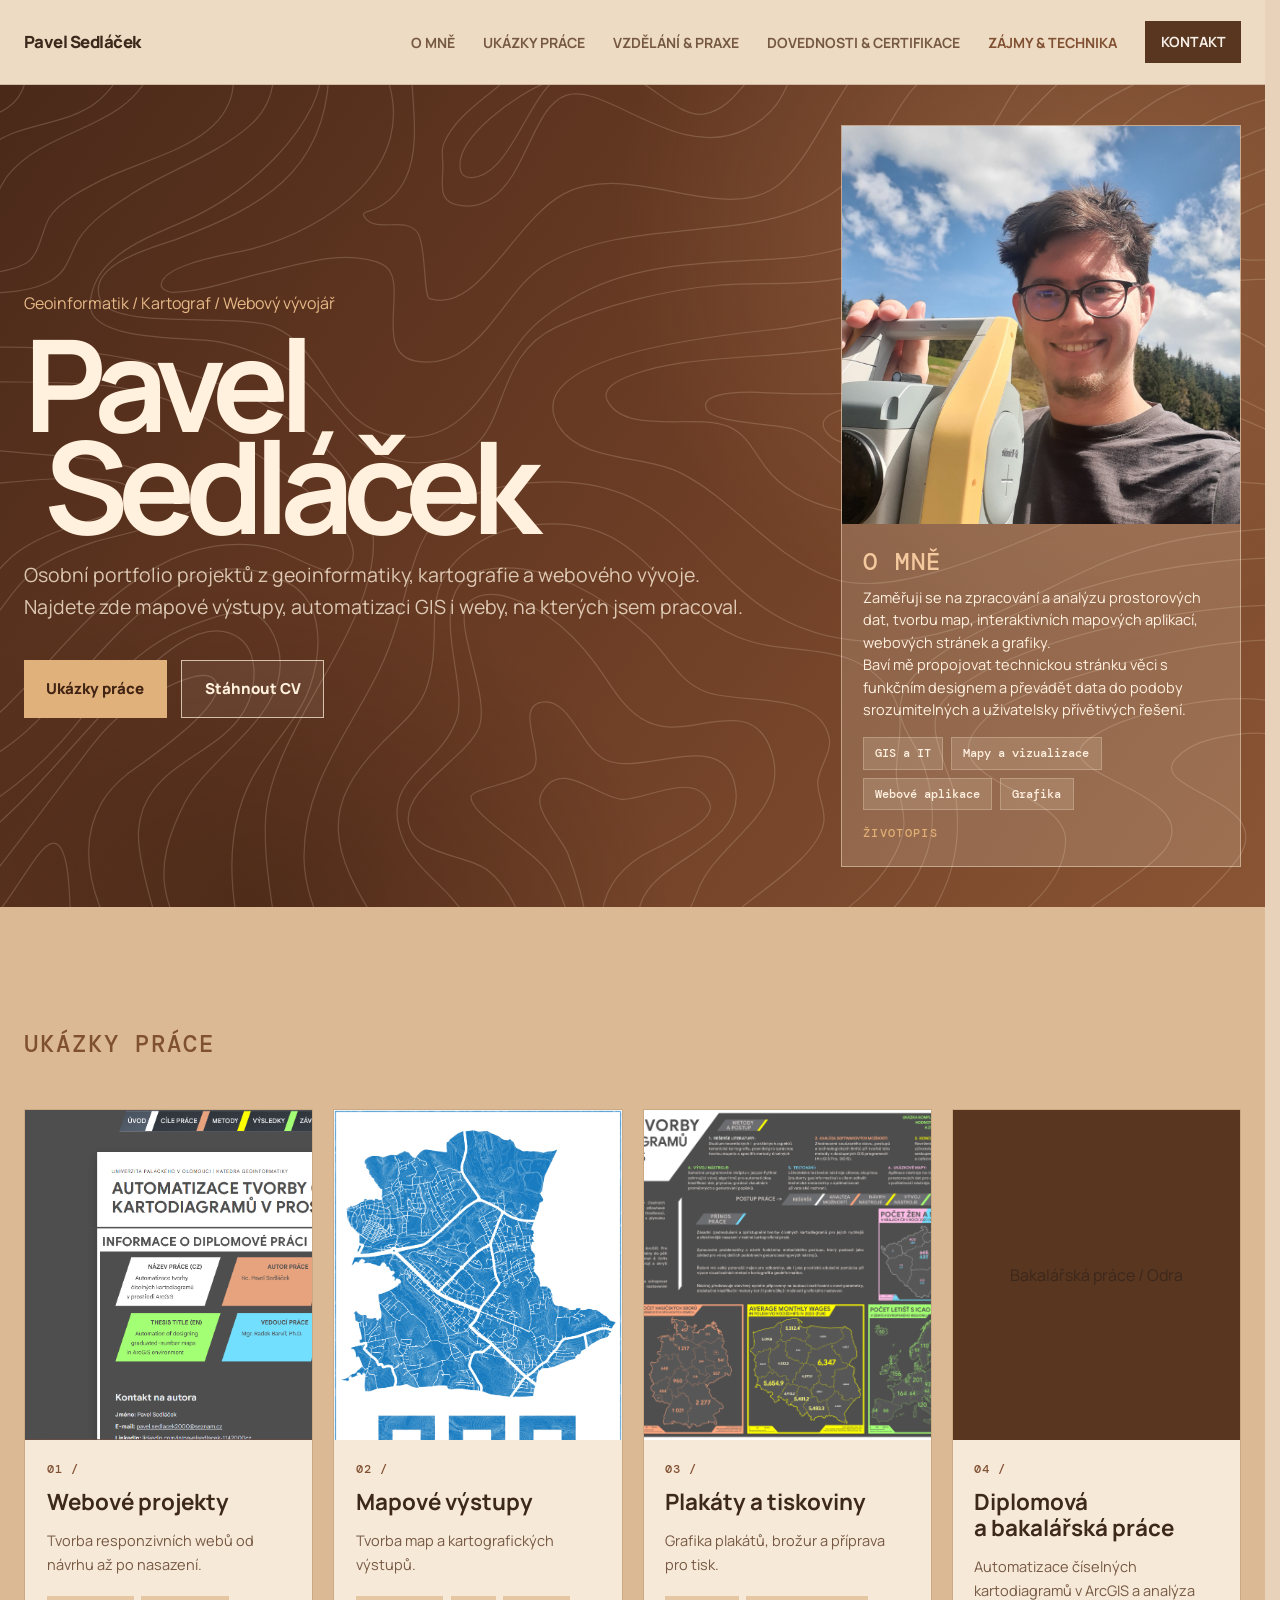
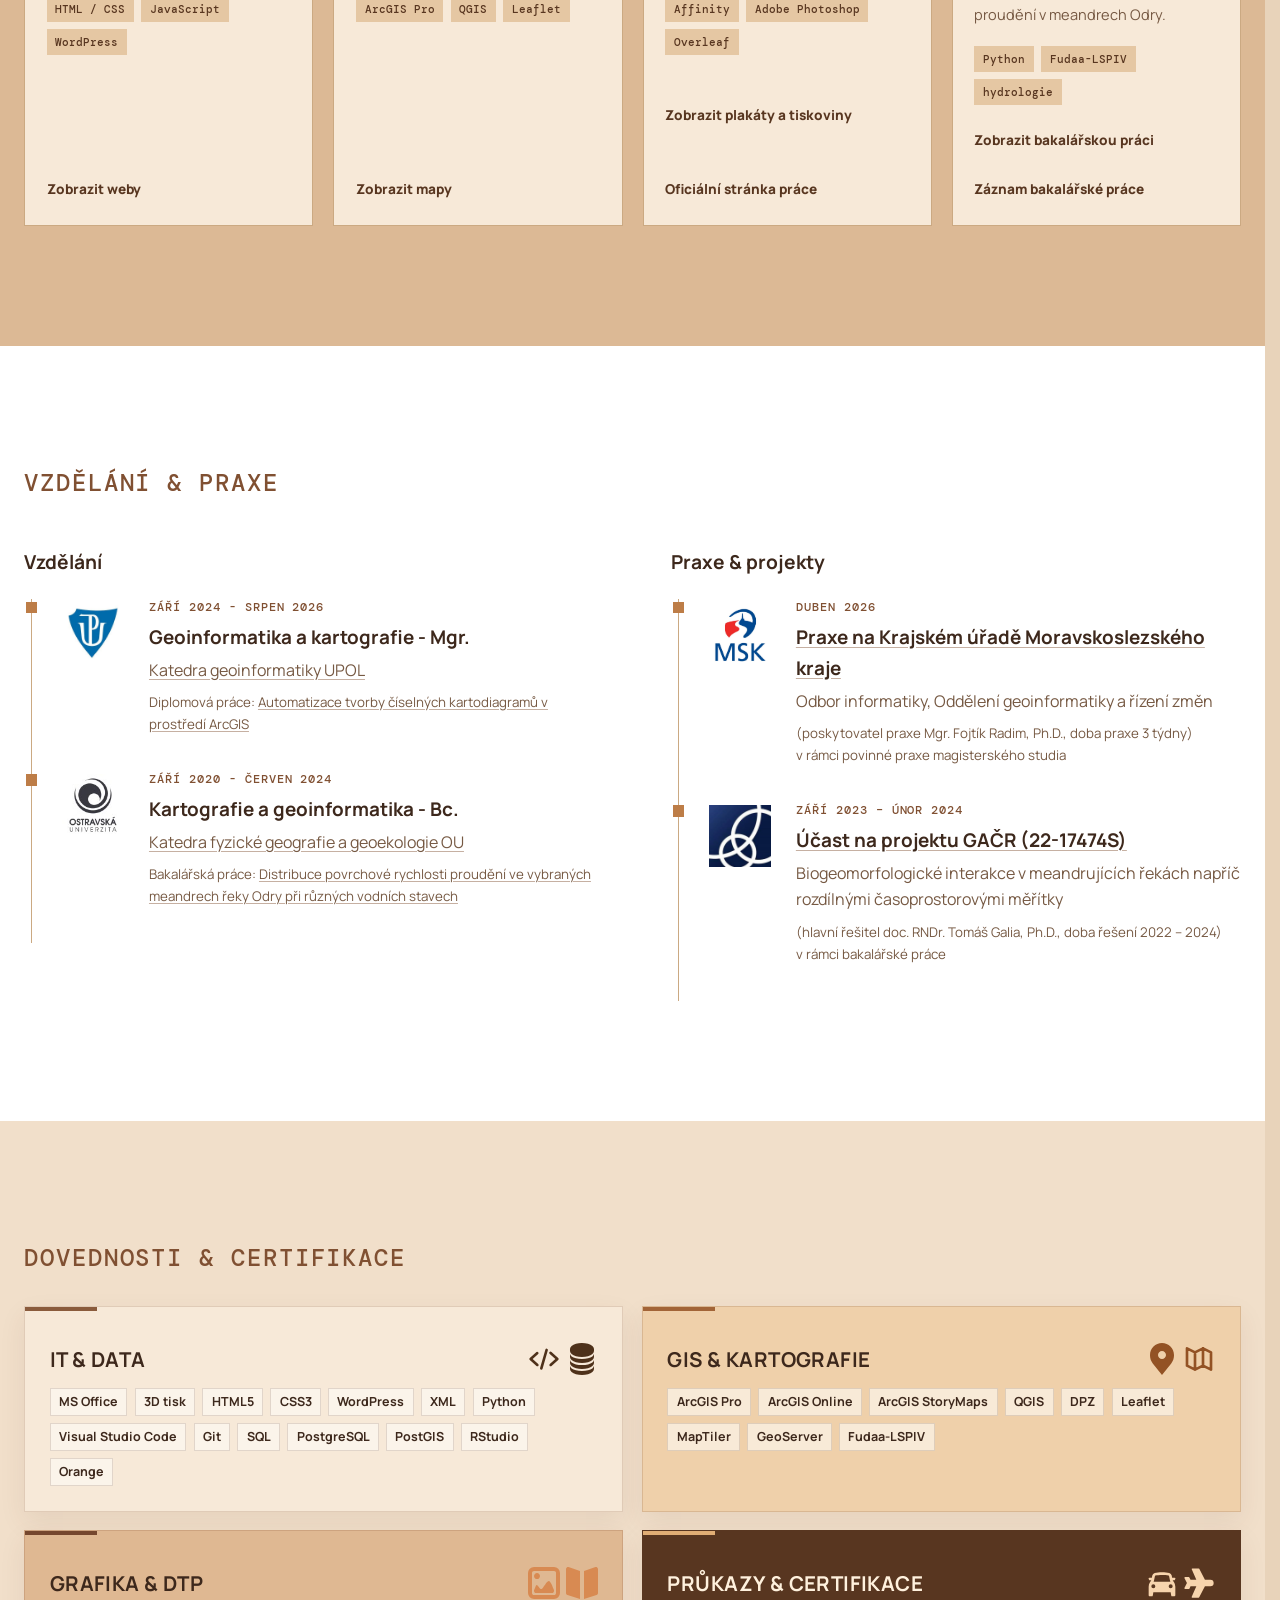
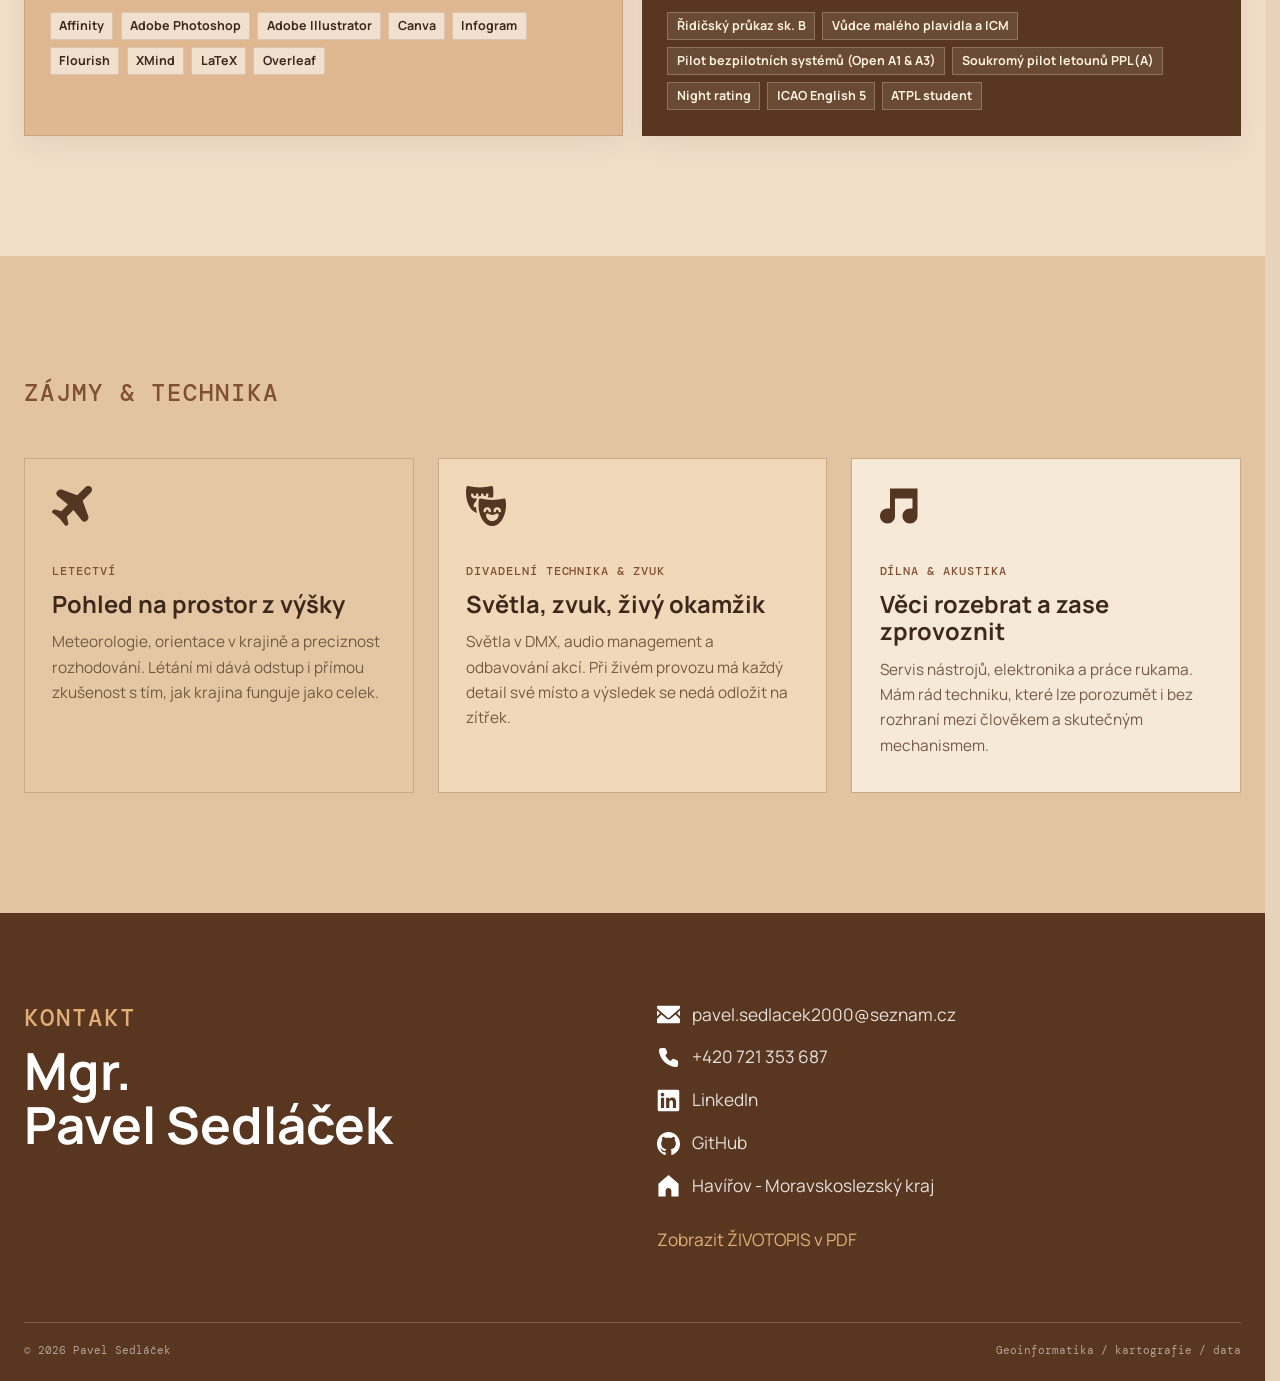
==== index.html @ 04e77d49 "Organize portfolio paths and pages" ====
<!DOCTYPE html>
<html lang="cs">
  <head>
    <meta charset="UTF-8" />
    <meta name="viewport" content="width=device-width, initial-scale=1.0" />
    <meta name="description" content="Pavel Sedláček: geoinformatik, kartograf a vývojář prostorových řešení." />
    <title>Pavel Sedláček | Geoinformatik &amp; kartograf</title>
    <link rel="preconnect" href="https://fonts.googleapis.com" />
    <link rel="preconnect" href="https://fonts.gstatic.com" crossorigin />
    <link href="https://fonts.googleapis.com/css2?family=DM+Mono:wght@400;500&family=Manrope:wght@400;500;600;700;800&display=swap" rel="stylesheet" />
    <link rel="stylesheet" href="styles.css" />
  </head>
  <body>
    <header class="site-header">
      <div class="container nav-wrap">
        <a href="#top" class="brand" aria-label="Pavel Sedláček - domů">Pavel Sedláček</a>
        <button class="nav-toggle" type="button" aria-label="Otevřít navigaci" aria-expanded="false">
          <span></span><span></span><span></span>
        </button>
        <nav class="main-nav" aria-label="Hlavní navigace">
          <ul>
            <li><a href="#top">O MNĚ</a></li>
            <li><a href="#projects">UKÁZKY PRÁCE</a></li>
            <li><a href="#experience">VZDĚLÁNÍ & PRAXE</a></li>            
            <li><a href="#skills">DOVEDNOSTI & CERTIFIKACE</a></li>
            <li><a href="#interests">ZÁJMY & TECHNIKA</a></li>
          </ul>
          <a class="nav-contact" href="#contact">KONTAKT</a>
        </nav>
      </div>
    </header>

    <main id="top">
      <section class="hero">
        <svg class="hero-contour" viewBox="0 0 3840 2160" aria-hidden="true" preserveAspectRatio="xMidYMid meet">
<path fill="none" stroke-width="30" stroke-linecap="round" stroke-linejoin="round" stroke="rgb(74.21875%, 74.21875%, 74.21875%)" stroke-opacity="1" stroke-miterlimit="10" d="M -377.929688 17302.304688 C 113.75 16773.515625 405.546875 16075 1054.0625 15708.90625 C 2106.992188 15114.296875 3535.703125 15298.90625 4698.476562 15240.390625 C 7388.085938 15104.804688 11394.609375 14144.804688 12653.398438 11438.789062 C 13731.601562 9120.976562 10371.40625 6173.125 10225.898438 3752.460938 C 10170 2823.554688 10327.382812 2029.609375 10447.8125 1123.242188 C 10494.21875 774.453125 10500 319.609375 10621.289062 -14.335938 C 10757.382812 -389.296875 11283.28125 -545.078125 11633.28125 -573.085938 C 11759.492188 -583.164062 11888.90625 -579.375 12015.507812 -581.171875 C 12074.21875 -582.03125 12203.398438 -640.703125 12191.601562 -583.164062 C 11959.492188 555.898438 11193.398438 1499.140625 11164.609375 2704.023438 C 11120.507812 4549.492188 12266.484375 5807.890625 13017.1875 7369.296875 C 14116.992188 9657.03125 13326.601562 11662.5 16778.984375 11937.617188 C 20977.109375 12272.109375 20795.898438 8580.3125 24485 8096.367188 C 26781.484375 7795.117188 28537.304688 8991.09375 30546.71875 9898.945312 C 31370.195312 10271.09375 32278.085938 10505.78125 33168.515625 10642.890625 C 34254.414062 10810.117188 35354.296875 10870.3125 36452.1875 10857.382812 C 36994.492188 10851.015625 38071.289062 10551.992188 38526.71875 10596.484375 C 38830.898438 10626.289062 39137.1875 11308.203125 39154.414062 11572.5 C 39155.78125 11593.515625 39022.695312 11619.101562 39000.390625 11621.601562 C 38550.898438 11672.109375 38091.40625 11608.085938 37641.796875 11584.804688 C 37606.914062 11583.007812 37571.992188 11581.210938 37536.992188 11580 C 36856.796875 11557.890625 36174.6875 11728.59375 35502.890625 11817.617188 C 34286.914062 11978.789062 32933.710938 12061.914062 31744.21875 11713.007812 C 29840.78125 11154.6875 26016.09375 8910.429688 24080.117188 9598.828125 C 22631.289062 10113.90625 21740.117188 11482.1875 20402.890625 12167.382812 C 19514.882812 12622.304688 17947.304688 12434.296875 17403.203125 13317.382812 C 16211.914062 15250.898438 22548.203125 15647.890625 23013.789062 15730.117188 C 25552.890625 16178.398438 26597.617188 16370.507812 28297.5 18387.304688 C 28891.40625 19091.992188 29295.703125 19925.585938 29917.695312 20619.609375 C 30433.515625 21195.117188 31121.210938 21511.484375 31805 21841.289062 C 32122.5 21994.492188 32448.085938 22118.085938 32772.304688 22254.882812 C 32788.398438 22261.71875 32914.609375 22318.710938 32908.28125 22333.90625 C 32862.890625 22445 32406.71875 22497.8125 32348.085938 22507.382812 C 30400.585938 22823.984375 29622.695312 21730.78125 28382.1875 20434.882812 C 27415.390625 19425.117188 26663.085938 17996.992188 25397.8125 17310.898438 C 24166.015625 16642.890625 22661.015625 16881.796875 21326.992188 16771.40625 C 20031.914062 16664.21875 18528.398438 16296.992188 17339.882812 15747.695312 C 15607.890625 14947.109375 16338.007812 12797.1875 14563.28125 12481.796875 C 12568.203125 12127.1875 12329.296875 13411.71875 11131.09375 14458.710938 C 10799.101562 14748.90625 10395 14949.296875 9988.359375 15111.992188 C 9647.382812 15248.398438 9294.609375 15363.789062 8928.671875 15411.484375 C 8301.757812 15493.203125 5907.929688 15405 5930.351562 16289.101562 C 5963.632812 17599.414062 7615.898438 18020.585938 8554.648438 18488.515625 C 9260.078125 18840 9902.148438 19318.203125 10448.710938 19885.703125 C 11092.109375 20553.90625 11889.609375 21673.007812 11499.21875 22651.09375 C 11494.882812 22661.71875 11439.414062 22871.992188 11367.1875 22874.492188 C 9879.6875 22926.09375 10960.117188 21681.289062 9849.335938 20692.1875 C 9008.28125 19943.28125 7857.890625 19594.21875 6915.117188 18987.382812 C 6479.609375 18707.109375 5943.75 18361.09375 5658.007812 17912.890625 C 5434.6875 17562.617188 5404.296875 17176.015625 5032.890625 16926.40625 C 4038.007812 16257.695312 946.914062 16604.609375 125.195312 17460.117188 C -100.195312 17694.804688 -222.578125 17973.90625 -335.351562 18274.414062 " transform="matrix(0.1, 0, 0, -0.1, 0, 2160)" class="svg-elem-1"></path>
<path fill="none" stroke-width="30" stroke-linecap="round" stroke-linejoin="round" stroke="rgb(74.21875%, 74.21875%, 74.21875%)" stroke-opacity="1" stroke-miterlimit="10" d="M 9424.765625 22063.59375 C 9646.992188 20267.695312 7418.046875 19962.890625 6197.03125 19340.585938 C 5795.703125 19136.015625 5178.554688 18830.585938 4931.757812 18430.78125 C 4736.367188 18114.414062 4703.90625 17500.585938 4345.820312 17303.007812 C 3432.773438 16798.984375 267.65625 16933.984375 -263.515625 18029.414062 C -822.34375 19181.914062 1467.929688 17854.414062 1538.632812 17833.085938 C 1891.210938 17727.1875 2324.882812 17667.617188 2680.234375 17761.40625 C 3375.15625 17944.804688 3533.867188 19013.984375 3927.578125 19482.304688 C 4956.601562 20706.09375 6914.492188 20532.304688 7501.71875 22226.796875 " transform="matrix(0.1, 0, 0, -0.1, 0, 2160)" class="svg-elem-2"></path>
<path fill="none" stroke-width="30" stroke-linecap="round" stroke-linejoin="round" stroke="rgb(74.21875%, 74.21875%, 74.21875%)" stroke-opacity="1" stroke-miterlimit="10" d="M 7044.101562 22553.789062 C 6758.125 22074.101562 6523.867188 21597.1875 6073.398438 21245 C 5292.265625 20634.21875 4107.265625 20779.882812 3350.742188 20079.414062 C 2893.710938 19656.289062 2875.585938 18816.992188 2210.976562 18594.609375 C 2130.664062 18567.695312 88.515625 18850.703125 -72.5 19044.414062 C -176.328125 19169.414062 -187.03125 19276.015625 -188.085938 19438.203125 C -195.46875 20554.6875 1348.515625 19598.59375 1900.859375 19559.609375 C 1972.5 19554.492188 2050.703125 19534.296875 2116.289062 19563.59375 C 2631.875 19793.59375 2550.3125 20514.296875 3088.789062 20738.59375 C 3630.625 20964.414062 4135.3125 21078.789062 4324.6875 21698.710938 C 4332.617188 21724.804688 4219.492188 22728.984375 4201.679688 22756.601562 " transform="matrix(0.1, 0, 0, -0.1, 0, 2160)" class="svg-elem-3"></path>
<path fill="none" stroke-width="30" stroke-linecap="round" stroke-linejoin="round" stroke="rgb(74.21875%, 74.21875%, 74.21875%)" stroke-opacity="1" stroke-miterlimit="10" d="M 3902.539062 22275.3125 C 3713.359375 21820 3486.523438 21201.09375 3349.609375 21096.210938 C 2992.5 20822.695312 2570.15625 20884.882812 2186.132812 20705.390625 C 1835.625 20541.484375 1661.015625 20191.40625 1283.007812 20089.609375 C 1049.53125 20026.71875 776.601562 20151.289062 553.828125 20207.617188 C 52.617188 20334.21875 -488.789062 20352.109375 -464.023438 21048.710938 C -460.585938 21145.390625 -447.382812 21423.59375 -317.8125 21430.390625 C 182.929688 21456.796875 559.257812 20970.585938 1065.117188 21108.398438 C 1320.15625 21177.890625 1489.21875 21421.796875 1731.914062 21490.78125 C 2020.429688 21572.8125 2291.171875 21534.6875 2556.757812 21700.78125 " transform="matrix(0.1, 0, 0, -0.1, 0, 2160)" class="svg-elem-4"></path>
<path fill="none" stroke-width="30" stroke-linecap="round" stroke-linejoin="round" stroke="rgb(74.21875%, 74.21875%, 74.21875%)" stroke-opacity="1" stroke-miterlimit="10" d="M 11770.390625 21888.59375 C 11653.398438 19503.59375 10062.8125 18660.507812 8066.5625 17907.8125 C 7555.234375 17715 5782.1875 17300.507812 6184.726562 16395.78125 C 6508.359375 15668.398438 9578.554688 16107.617188 10426.40625 15754.296875 C 11838.90625 15165.703125 11781.015625 12963.085938 13871.484375 13051.914062 C 15247.8125 13110.390625 15803.007812 14606.210938 16561.210938 15529.6875 C 16891.484375 15931.914062 17366.289062 16244.101562 17813.007812 16497.8125 C 19446.71875 17425.703125 21349.6875 17290.390625 23149.6875 17445.78125 C 23793.59375 17501.40625 24440.117188 17697.617188 25056.796875 17881.601562 C 25418.984375 17989.609375 25818.007812 18098.007812 26125.507812 18328.710938 C 26872.1875 18888.789062 27387.304688 19722.890625 27907.695312 20480.585938 C 28274.804688 21015 28535.585938 21636.796875 28992.109375 22103.28125 C 29029.101562 22141.09375 29389.804688 22383.085938 29383.398438 22482.890625 C 29354.6875 22929.882812 27348.710938 22412.382812 27052.1875 22288.28125 C 25601.09375 21681.09375 25548.28125 20285.117188 24465.703125 19309.882812 C 22565.117188 17597.890625 19356.992188 18613.085938 17069.492188 17269.21875 C 15988.59375 16634.101562 15508.007812 14684.21875 13940.78125 14908.90625 C 12760.585938 15078.28125 13829.609375 16949.296875 13071.09375 17288.398438 C 12203.085938 17676.40625 11053.710938 17283.007812 10184.414062 17081.015625 C 9452.03125 16910.78125 8710.898438 16619.21875 7953.242188 16597.617188 C 7838.320312 16594.296875 7636.054688 16678.59375 7671.835938 16818.515625 C 7801.445312 17324.882812 9458.59375 17545.898438 9891.015625 17661.289062 C 11711.796875 18147.382812 14013.90625 19663.984375 13177.109375 21914.882812 " transform="matrix(0.1, 0, 0, -0.1, 0, 2160)" class="svg-elem-5"></path>
<path fill="none" stroke-width="30" stroke-linecap="round" stroke-linejoin="round" stroke="rgb(74.21875%, 74.21875%, 74.21875%)" stroke-opacity="1" stroke-miterlimit="10" d="M 13800.898438 21853.59375 C 13833.710938 21076.289062 14001.015625 20106.992188 13643.90625 19371.992188 C 13475.507812 19025.3125 13231.914062 18789.609375 12887.890625 18631.914062 C 12795.3125 18589.492188 12579.414062 18570.117188 12623.710938 18478.515625 C 12853.28125 18004.414062 13678.007812 18494.492188 13951.992188 18045.117188 C 14162.109375 17700.390625 14081.40625 16490.117188 14237.695312 16442.695312 C 15455 16073.085938 16324.414062 18386.601562 17534.492188 19015.585938 C 19231.71875 19897.890625 21641.484375 18049.21875 22938.085938 19370.507812 C 23456.601562 19898.984375 23833.203125 20668.398438 24222.695312 21286.289062 C 24463.515625 21668.398438 25060.703125 22619.492188 25047.1875 22640.507812 C 24946.914062 22796.210938 24566.289062 22794.296875 24408.789062 22791.40625 C 22648.59375 22759.414062 23544.882812 21361.484375 21975.117188 20587.617188 C 20305.78125 19764.609375 18546.210938 21750.78125 17578.28125 21418.710938 C 16766.601562 21140.117188 16632.382812 19492.109375 15744.414062 18888.90625 C 15533.398438 18745.585938 15280 18688.398438 15025.898438 18720 C 14418.085938 18795.507812 14556.601562 19198.28125 14564.296875 19683.007812 C 14566.992188 19852.695312 14514.101562 20056.210938 14576.914062 20220 C 14903.90625 21073.789062 16066.40625 21588.085938 16593.90625 22288.28125 " transform="matrix(0.1, 0, 0, -0.1, 0, 2160)" class="svg-elem-6"></path>
<path fill="none" stroke-width="30" stroke-linecap="round" stroke-linejoin="round" stroke="rgb(74.21875%, 74.21875%, 74.21875%)" stroke-opacity="1" stroke-miterlimit="10" d="M 17056.914062 21713.515625 C 16463.28125 21491.015625 14784.6875 20369.882812 15001.484375 19567.109375 C 15029.101562 19465.117188 15139.21875 19406.09375 15238.203125 19407.617188 C 16268.515625 19422.890625 16655.898438 21605.507812 17584.6875 21994.609375 C 19172.382812 22659.804688 20079.609375 20787.695312 20981.992188 20966.40625 C 21758.203125 21120.195312 21977.890625 22002.890625 22689.101562 22291.015625 " transform="matrix(0.1, 0, 0, -0.1, 0, 2160)" class="svg-elem-7"></path>
<path fill="none" stroke-width="30" stroke-linecap="round" stroke-linejoin="round" stroke="rgb(74.21875%, 74.21875%, 74.21875%)" stroke-opacity="1" stroke-miterlimit="10" d="M 34001.484375 21888.59375 C 30878.984375 21763.203125 29824.296875 18486.601562 27768.28125 16671.601562 C 25716.914062 14860.703125 22915.390625 15214.609375 20414.414062 14869.882812 C 20085.3125 14824.492188 18316.71875 14514.414062 18583.984375 13959.414062 C 19005.3125 13084.804688 20756.015625 13633.984375 21531.210938 13322.382812 C 21993.984375 13136.289062 22172.617188 12708.710938 22455.585938 12327.1875 C 22893.085938 11737.617188 23545.585938 11434.6875 24246.289062 11277.304688 C 26791.015625 10705.585938 28196.914062 12063.710938 30208.203125 13273.710938 C 30644.609375 13536.289062 31147.890625 13852.382812 31664.414062 13927.1875 C 33618.710938 14210.3125 35213.203125 12712.8125 37054.414062 12372.695312 C 37360.117188 12316.289062 38705.507812 12286.015625 38733.398438 12363.007812 C 38778.007812 12486.484375 38956.40625 13414.414062 38886.601562 13489.6875 C 38751.992188 13635.117188 38306.914062 13449.882812 38148.007812 13403.085938 C 37218.984375 13129.296875 36070.3125 13111.289062 35165.898438 13480.898438 C 33901.289062 13997.695312 32568.085938 15010.898438 31128.085938 14828.203125 C 28895.585938 14544.804688 27446.71875 12226.71875 25107.5 12227.5 C 24005.507812 12227.890625 24014.101562 12941.992188 23179.609375 13239.609375 C 22774.492188 13383.984375 21164.6875 13382.8125 21013.398438 13734.6875 C 20786.015625 14263.515625 22456.601562 14141.914062 22553.90625 14137.382812 C 24264.296875 14058.59375 26238.398438 14118.085938 27807.617188 14887.5 C 29193.515625 15567.109375 29515.195312 17034.609375 30422.695312 18157.1875 C 32328.90625 20515.117188 33673.710938 21385.585938 36838.984375 21675.3125 " transform="matrix(0.1, 0, 0, -0.1, 0, 2160)" class="svg-elem-8"></path>
<path fill="none" stroke-width="30" stroke-linecap="round" stroke-linejoin="round" stroke="rgb(74.21875%, 74.21875%, 74.21875%)" stroke-opacity="1" stroke-miterlimit="10" d="M 38898.90625 20894.492188 L 38902.8125 21853.59375 C 36405.898438 21151.09375 33432.304688 20623.28125 31509.296875 18707.695312 C 30559.804688 17761.796875 30014.414062 16025.390625 29140 15333.984375 C 27878.28125 14336.210938 26434.609375 14218.59375 24923.59375 13859.296875 C 24694.804688 13804.882812 23576.289062 13674.804688 23944.804688 13179.609375 C 24364.492188 12615.507812 25410.3125 13046.601562 25884.101562 13272.8125 C 27703.984375 14141.71875 29479.609375 14928.59375 31426.484375 15472.890625 C 32318.398438 15722.304688 33113.203125 15948.59375 34012.109375 15629.492188 C 34578.789062 15428.398438 35338.515625 14834.492188 35822.304688 14499.6875 C 36756.210938 13853.59375 37870.585938 14423.90625 38872.695312 14577.8125 L 38877.304688 15681.484375 C 37912.617188 15399.609375 36716.914062 15083.398438 36168.515625 15323.398438 C 35524.101562 15605.507812 36387.617188 16791.210938 34703.007812 16915.195312 C 34058.984375 16962.695312 31800.117188 16524.6875 31658.203125 17331.914062 C 31492.695312 18273.007812 32607.1875 18785.195312 33308.90625 19062.1875 C 35108.28125 19772.5 36973.90625 20577.382812 38898.90625 20894.492188 Z M 38898.90625 20894.492188 " transform="matrix(0.1, 0, 0, -0.1, 0, 2160)" class="svg-elem-9"></path>
<path fill="none" stroke-width="30" stroke-linecap="round" stroke-linejoin="round" stroke="rgb(74.21875%, 74.21875%, 74.21875%)" stroke-opacity="1" stroke-miterlimit="10" d="M 38692.8125 19858.007812 C 38245.585938 19760.898438 33170 18691.09375 33489.492188 17877.890625 C 33859.296875 16936.40625 35537.617188 17664.492188 36216.992188 17462.8125 C 37293.59375 17143.203125 36202.382812 15839.414062 37327.695312 15847.617188 C 37613.90625 15849.609375 37902.5 15913.085938 38179.414062 15978.28125 C 38402.695312 16030.898438 38894.882812 16066.484375 39061.796875 16269.21875 C 39996.289062 17404.609375 37671.71875 16654.492188 37583.90625 16743.398438 C 37304.296875 17026.40625 37937.890625 17568.59375 37885 17898.710938 C 37817.695312 18318.398438 37303.398438 18248.710938 37018.28125 18374.296875 C 37000.703125 18382.109375 36995.703125 18403.90625 37000.195312 18423.28125 C 37115 18919.804688 37630.390625 19032.695312 38071.71875 19105.898438 C 38389.296875 19158.59375 38532.5 19145.3125 38838.28125 19195.195312 " transform="matrix(0.1, 0, 0, -0.1, 0, 2160)" class="svg-elem-10"></path>
<path fill="none" stroke-width="30" stroke-linecap="round" stroke-linejoin="round" stroke="rgb(74.21875%, 74.21875%, 74.21875%)" stroke-opacity="1" stroke-miterlimit="10" d="M 38692.8125 9810.273438 C 35347.5 10411.992188 31565 10098.90625 28459.609375 8669.804688 C 27727.617188 8332.929688 26126.601562 7564.21875 25846.992188 6830 C 25539.609375 6022.96875 26111.992188 5714.414062 26337.5 5012.148438 C 26583.007812 4247.578125 26643.90625 3432.890625 26339.101562 2677.578125 C 25835.3125 1429.140625 24759.21875 802.226562 23779.804688 -30.820312 C 23755.390625 -51.5625 23279.6875 -409.570312 23282.8125 -416.875 C 23306.015625 -472.148438 23626.484375 -507.695312 23679.882812 -515.46875 C 25059.296875 -715.898438 26325.3125 839.492188 26826.210938 1970.546875 C 27118.59375 2630.703125 27208.710938 3352.109375 27138.28125 4070.039062 C 27068.203125 4784.882812 26240.898438 5941.601562 26807.617188 6585.9375 C 28287.890625 8269.023438 35015.703125 9501.054688 37004.101562 8697.421875 C 37724.414062 8406.328125 38129.21875 7776.210938 38534.21875 7151.875 " transform="matrix(0.1, 0, 0, -0.1, 0, 2160)" class="svg-elem-11"></path>
<path fill="none" stroke-width="30" stroke-linecap="round" stroke-linejoin="round" stroke="rgb(74.21875%, 74.21875%, 74.21875%)" stroke-opacity="1" stroke-miterlimit="10" d="M 26614.492188 -797.65625 C 27198.789062 690.585938 29764.804688 1490.3125 29807.1875 3159.375 C 29841.40625 4505.039062 26056.40625 4633.476562 27961.015625 6259.179688 C 29017.617188 7161.09375 34353.085938 8474.609375 35797.890625 7979.960938 C 36640.117188 7691.679688 37237.109375 7088.515625 37817.382812 6447.226562 C 38275 5941.523438 38708.398438 5373.203125 38634.296875 4663.671875 C 38625.585938 4579.609375 38569.296875 3986.367188 38477.890625 3962.617188 C 38372.1875 3935.15625 37008.007812 5533.789062 36623.984375 5817.695312 C 35328.085938 6775.703125 34008.398438 6790.117188 32487.890625 6461.679688 C 32141.71875 6386.875 31802.5 6285.820312 31464.21875 6181.328125 C 31106.484375 6070.820312 30787.5 5927.539062 30471.210938 5727.539062 C 28981.210938 4785.234375 33237.890625 4436.328125 32270.390625 3005.703125 C 31771.289062 2267.734375 28387.109375 382.148438 28466.015625 -204.296875 C 28527.109375 -658.164062 29117.5 -633.085938 29682.382812 -499.609375 " transform="matrix(0.1, 0, 0, -0.1, 0, 2160)" class="svg-elem-12"></path>
<path fill="none" stroke-width="30" stroke-linecap="round" stroke-linejoin="round" stroke="rgb(74.21875%, 74.21875%, 74.21875%)" stroke-opacity="1" stroke-miterlimit="10" d="M 29682.382812 -499.609375 C 30139.882812 -391.484375 30580.78125 -212.265625 30710 -158.867188 C 31512.109375 172.617188 33515.390625 2031.875 34017.695312 2726.523438 C 35053.28125 4158.75 31806.210938 4384.492188 32497.304688 5174.53125 C 32722.8125 5432.265625 33057.695312 5585.976562 33385.195312 5661.835938 C 33880.195312 5776.5625 34562.109375 5872.304688 35056.289062 5740.742188 C 35880 5521.445312 37025.390625 4332.421875 37441.992188 3576.328125 C 37653.007812 3193.359375 37743.398438 2766.835938 37840.3125 2345.078125 C 37938.984375 1915.703125 38501.914062 -337.890625 38261.40625 -439.765625 C 38125.78125 -497.1875 37054.21875 -889.726562 36872.304688 -755.507812 C 36731.40625 -651.601562 36636.289062 -459.53125 36610.585938 -288.984375 C 36561.40625 37.734375 36682.695312 380.429688 36701.289062 708.90625 C 36744.296875 1470.195312 36711.210938 2326.71875 36511.601562 3064.140625 C 36320.3125 3771.132812 35843.90625 4331.71875 35113.007812 4473.046875 C 35059.609375 4483.359375 34916.914062 4538.125 34885.507812 4494.960938 C 34510 3978.476562 36031.015625 2616.445312 34741.601562 1366.484375 C 34203.28125 844.570312 33383.515625 487.578125 32993.398438 -158.007812 " transform="matrix(0.1, 0, 0, -0.1, 0, 2160)" class="svg-elem-13"></path>
<path fill="none" stroke-width="30" stroke-linecap="round" stroke-linejoin="round" stroke="rgb(74.21875%, 74.21875%, 74.21875%)" stroke-opacity="1" stroke-miterlimit="10" d="M 33966.484375 -517.578125 C 34758.515625 81.679688 35246.601562 597.578125 35491.09375 1565.742188 C 35570.585938 1880.3125 35620.898438 2283.59375 35860.195312 2527.382812 C 35915.78125 2583.984375 36011.40625 2400.703125 36020.195312 2379.335938 C 36121.015625 2133.359375 36003.085938 1725.585938 35926.601562 1464.726562 C 35723.515625 771.796875 35495.585938 -53.828125 35058.710938 -636.5625 " transform="matrix(0.1, 0, 0, -0.1, 0, 2160)" class="svg-elem-14"></path>
<path fill="none" stroke-width="30" stroke-linecap="round" stroke-linejoin="round" stroke="rgb(74.21875%, 74.21875%, 74.21875%)" stroke-opacity="1" stroke-miterlimit="10" d="M 13976.015625 -377.539062 C 13586.09375 75.078125 13309.296875 594.6875 12986.71875 1095.429688 C 11814.609375 2914.882812 11512.8125 3984.609375 13055.3125 5550.742188 C 13444.414062 5945.820312 13972.109375 6359.492188 14159.609375 6903.828125 C 14660.703125 8358.085938 13820.117188 9354.921875 15346.71875 10410.390625 C 15757.617188 10694.492188 16289.492188 10853.90625 16781.015625 10906.289062 C 19537.8125 11200.195312 19695.703125 9029.257812 21784.101562 8159.726562 C 23071.796875 7623.59375 24570.117188 8172.460938 25494.6875 6860.976562 C 25985.703125 6164.492188 25634.6875 5505.390625 25665.3125 4767.734375 C 25683.398438 4332.03125 25889.609375 3951.992188 25844.609375 3507.03125 C 25812.109375 3186.71875 25663.398438 2881.5625 25495.78125 2611.054688 C 24976.992188 1773.75 24041.914062 1230.3125 23299.609375 622.5 C 22470.3125 -56.601562 21748.515625 -1525.976562 20601.71875 -400 C 20166.71875 27.070312 21333.085938 1032.460938 21606.40625 1306.445312 C 22157.890625 1859.53125 23751.601562 2733.90625 23887.109375 3626.015625 C 23939.882812 3973.007812 23716.992188 4291.054688 23742.109375 4630.15625 C 23766.09375 4955.273438 24086.914062 5354.023438 24022.617188 5680.664062 C 23784.414062 6890 21878.203125 6497.421875 21026.992188 6808.320312 C 20295.507812 7075.46875 20090.507812 7717.890625 19552.8125 8211.210938 C 18574.609375 9108.710938 17095.390625 10037.304688 15688.59375 9823.945312 C 13932.8125 9557.65625 15218.007812 7092.578125 14904.804688 6159.804688 C 14480.898438 4897.421875 12909.882812 4708.554688 13616.71875 3131.015625 C 13862.382812 2582.734375 14423.203125 2189.375 14801.914062 1742.617188 C 15319.492188 1131.835938 15895.78125 272.539062 16037.890625 -524.101562 " transform="matrix(0.1, 0, 0, -0.1, 0, 2160)" class="svg-elem-15"></path>
<path fill="none" stroke-width="30" stroke-linecap="round" stroke-linejoin="round" stroke="rgb(74.21875%, 74.21875%, 74.21875%)" stroke-opacity="1" stroke-miterlimit="10" d="M 16881.796875 -587.617188 C 16723.59375 411.445312 16523.90625 1732.03125 15690.195312 2423.945312 C 15169.882812 2855.664062 13874.804688 2789.804688 13725.507812 3590.546875 C 13566.992188 4440.820312 15085.585938 5162.34375 15429.6875 5900.507812 C 15791.796875 6677.460938 14697.382812 8629.140625 15233.203125 9045.859375 C 15503.085938 9255.78125 15891.71875 9219.140625 16199.296875 9125.664062 C 17201.796875 8821.054688 17964.609375 8035.3125 18529.101562 7176.953125 C 18768.59375 6812.734375 19035.703125 6410.742188 19412.695312 6171.132812 C 20202.890625 5668.867188 20981.992188 6206.171875 21820.117188 6104.648438 C 22158.085938 6063.710938 22407.8125 5831.132812 22540.3125 5529.609375 C 23251.796875 3910.390625 21276.601562 3224.804688 20796.015625 1932.96875 C 20520.117188 1191.328125 19797.890625 144.53125 19943.398438 -636.5625 C 19951.210938 -677.890625 20615.585938 -484.21875 20579.804688 -517.460938 C 19658.710938 -1373.046875 19013.710938 903.359375 19469.414062 1783.164062 C 20006.09375 2819.0625 21938.59375 3063.476562 21728.085938 4456.757812 C 21491.601562 6021.484375 19413.28125 4710.234375 18527.109375 5160.703125 C 17972.304688 5442.695312 17674.296875 6611.015625 17056.40625 6572.578125 C 16258.398438 6522.929688 17060.703125 5330.859375 16781.601562 4919.804688 C 16566.210938 4602.617188 15239.492188 4474.257812 15250.195312 4233.90625 C 15271.40625 3755.546875 16799.804688 2950.390625 17175.507812 2353.710938 C 17578.28125 1713.789062 17775.3125 936.679688 17751.015625 182.578125 C 17740.390625 -146.484375 17648.90625 -511.992188 17712.304688 -840.3125 " transform="matrix(0.1, 0, 0, -0.1, 0, 2160)" class="svg-elem-16"></path>
<path fill="none" stroke-width="30" stroke-linecap="round" stroke-linejoin="round" stroke="rgb(74.21875%, 74.21875%, 74.21875%)" stroke-opacity="1" stroke-miterlimit="10" d="M 19157.382812 -622.617188 C 18230.703125 508.554688 18104.492188 1948.671875 19401.914062 2787.109375 C 19744.414062 3008.476562 21113.710938 3528.359375 21113.28125 4000.546875 C 21113.203125 4046.40625 21091.914062 4097.109375 21072.1875 4137.148438 C 20698.710938 4896.71875 19531.992188 4162.578125 18947.109375 4188.046875 C 18349.296875 4214.101562 17432.695312 5239.882812 16970.585938 4316.015625 C 16769.296875 3913.59375 17475.898438 3234.570312 17615.195312 2874.335938 C 18068.789062 1700.859375 18334.804688 303.59375 18164.21875 -941.601562 " transform="matrix(0.1, 0, 0, -0.1, 0, 2160)" class="svg-elem-17"></path>
<path fill="none" stroke-width="30" stroke-linecap="round" stroke-linejoin="round" stroke="rgb(74.21875%, 74.21875%, 74.21875%)" stroke-opacity="1" stroke-miterlimit="10" d="M 10089.882812 -797.65625 C 9436.679688 984.765625 8933.164062 3276.757812 10064.492188 4994.84375 C 10475 5618.320312 11057.304688 6218.125 11304.882812 6932.304688 C 11592.5 7761.953125 11683.984375 9001.210938 10766.914062 9491.875 C 7879.84375 11036.484375 5793.75 6873.242188 4007.96875 5560.507812 C 3567.265625 5236.523438 3031.796875 4897.382812 2504.609375 4731.640625 C 2151.367188 4620.585938 1791.015625 4498.046875 1430.039062 4415.585938 C 772.1875 4265.351562 -471.171875 4262.382812 -318.203125 3296.015625 C -300.429688 3183.710938 -303.007812 2857.890625 -223.359375 2760.078125 C 33.515625 2444.492188 2020.976562 3357.304688 2458.90625 3548.242188 C 3735.234375 4104.765625 4719.0625 4953.789062 5584.765625 6021.601562 C 6236.09375 6825.039062 6764.0625 7534.882812 7667.578125 8083.046875 C 8080.585938 8333.59375 9576.835938 9002.851562 10023.710938 8691.171875 C 10270.3125 8519.140625 10443.085938 8219.296875 10521.992188 7934.765625 C 10971.914062 6313.671875 8851.171875 5305.507812 8233.554688 4082.890625 C 7326.210938 2286.757812 7767.539062 1606.757812 8634.023438 -40.742188 " transform="matrix(0.1, 0, 0, -0.1, 0, 2160)" class="svg-elem-18"></path>
<path fill="none" stroke-width="30" stroke-linecap="round" stroke-linejoin="round" stroke="rgb(74.21875%, 74.21875%, 74.21875%)" stroke-opacity="1" stroke-miterlimit="10" d="M 8199.414062 -587.617188 C 7844.0625 182.695312 7043.398438 2612.382812 7113.789062 3438.515625 C 7142.65625 3777.460938 7271.484375 4144.765625 7479.648438 4417.070312 C 8086.445312 5210.703125 9174.570312 5470.234375 9690.351562 6339.335938 C 10049.414062 6944.21875 10100.117188 8004.21875 9327.96875 8262.304688 C 8517.148438 8533.28125 7560.664062 7603.398438 7042.1875 7114.492188 C 5539.882812 5697.890625 4366.40625 3925.859375 2626.367188 2770 C 1999.570312 2353.632812 1229.21875 2126.953125 513.4375 1917.5 C 276.914062 1848.28125 -156.445312 1907.109375 -346.835938 1750.976562 C -721.171875 1444.0625 -761.796875 -71.5625 -396.132812 -431.796875 C 237.304688 -1055.898438 1683.945312 352.617188 2120.78125 765.820312 C 3412.96875 1988.007812 4416.71875 3508.867188 5511.210938 4904.257812 C 5913.125 5416.640625 6251.328125 5930.507812 6784.648438 6328.671875 C 7098.398438 6562.96875 8526.601562 7441.875 8911.445312 7167.265625 C 9618.046875 6663.046875 7154.375 5056.054688 6829.21875 4798.164062 C 6584.21875 4603.828125 6371.875 4383.085938 6213.789062 4111.523438 C 5289.296875 2523.28125 6557.460938 564.179688 7457.34375 -636.5625 " transform="matrix(0.1, 0, 0, -0.1, 0, 2160)" class="svg-elem-19"></path>
<path fill="none" stroke-width="30" stroke-linecap="round" stroke-linejoin="round" stroke="rgb(74.21875%, 74.21875%, 74.21875%)" stroke-opacity="1" stroke-miterlimit="10" d="M 2002.695312 -307.539062 C 2472.070312 204.101562 3018.007812 639.023438 3472.734375 1165.15625 C 3912.1875 1673.554688 4229.335938 2248.789062 4625.664062 2784.179688 C 4705.625 2892.1875 4851.914062 3086.953125 4995.273438 3110.976562 C 5482.890625 3192.65625 5419.570312 1377.070312 5454.765625 1125.039062 C 5522.226562 641.757812 6423.828125 29.21875 6166.5625 -362.5 C 6067.851562 -512.773438 5815.078125 -606.757812 5655.351562 -659.53125 C 4686.796875 -979.414062 5096.054688 545.703125 4348.28125 526.445312 C 3910.46875 515.195312 3626.171875 -386.523438 3454.726562 -654.023438 " transform="matrix(0.1, 0, 0, -0.1, 0, 2160)" class="svg-elem-20"></path>
<path fill="none" stroke-width="30" stroke-linecap="round" stroke-linejoin="round" stroke="rgb(74.21875%, 74.21875%, 74.21875%)" stroke-opacity="1" stroke-miterlimit="10" d="M -693.046875 4873.90625 C 3992.421875 4547.421875 4326.5625 8035.46875 7557.265625 9877.226562 C 8436.679688 10378.59375 9509.296875 10588.007812 10487.5 10297.109375 C 10776.601562 10211.09375 11948.28125 9521.09375 12192.304688 9775.390625 C 13066.015625 10685.703125 10438.59375 12339.804688 9915.390625 12694.609375 C 9435.859375 13019.882812 9011.367188 13390.703125 8495.625 13665.507812 C 6391.875 14786.601562 4046.015625 14187.109375 1790.976562 14534.21875 C 1265.46875 14615.117188 785.625 14738.515625 293.75 14944.609375 C 132.539062 15012.1875 -94.6875 15193.789062 -264.84375 15227.1875 C -305.898438 15235.3125 -722.070312 14431.71875 -204.726562 13972.8125 C 426.953125 13412.5 1484.453125 13214.6875 2269.296875 12988.90625 C 3919.609375 12514.101562 5674.570312 12760.898438 7315.078125 12196.210938 C 7462.109375 12145.585938 8700.46875 11825.78125 8718.671875 11615.898438 C 8766.132812 11069.21875 6413.75 10608.789062 6053.945312 10496.09375 C 5602.34375 10354.609375 5148.125 10168.007812 4745.859375 9917.617188 C 4193.828125 9574.023438 3910.390625 9029.335938 3507.734375 8541.328125 C 2573.828125 7409.414062 1322.1875 6487.34375 -202.96875 6512.421875 " transform="matrix(0.1, 0, 0, -0.1, 0, 2160)" class="svg-elem-21"></path>
<path fill="none" stroke-width="30" stroke-linecap="round" stroke-linejoin="round" stroke="rgb(74.21875%, 74.21875%, 74.21875%)" stroke-opacity="1" stroke-miterlimit="10" d="M -377.929688 7149.53125 C 1784.453125 7196.328125 2050.351562 7798.203125 3343.125 9383.398438 C 3621.09375 9724.179688 3876.601562 10060.898438 4247.5 10307.109375 C 5065.15625 10849.804688 6069.335938 10997.890625 6969.023438 11370 C 7043.242188 11400.703125 7298.359375 11486.484375 7228.90625 11588.398438 C 6650.078125 12436.914062 3731.328125 11844.414062 2807.890625 11881.210938 C 1717.851562 11924.492188 855.9375 12210.3125 -158.984375 12570.3125 C -178.710938 12577.304688 -259.84375 12613.59375 -280.351562 12602.382812 C -363.632812 12556.796875 -426.875 12473.28125 -463.398438 12388.203125 C -1307.265625 10422.1875 3013.515625 11450 3262.773438 10874.101562 C 3294.453125 10800.898438 3286.640625 10725 3275.9375 10647.8125 C 3171.757812 9896.835938 1945.46875 9795.9375 1405.429688 9527.773438 C 1119.453125 9385.78125 942.226562 9140 722.8125 8918.515625 C 583.554688 8778.007812 -274.882812 8174.335938 -468.828125 8384.21875 " transform="matrix(0.1, 0, 0, -0.1, 0, 2160)" class="svg-elem-22"></path>
<path fill="none" stroke-width="30" stroke-linecap="round" stroke-linejoin="round" stroke="rgb(74.21875%, 74.21875%, 74.21875%)" stroke-opacity="1" stroke-miterlimit="10" d="M -848.828125 8264.21875 C -1116.523438 8553.90625 -624.414062 8932.617188 -351.289062 9163.789062 C 404.882812 9803.789062 2395.15625 10232.8125 977.421875 10524.414062 C 763.554688 10568.398438 538.828125 10547.1875 322.226562 10546.601562 C -9.296875 10545.78125 -273.867188 10640.3125 -593.085938 10690.390625 " transform="matrix(0.1, 0, 0, -0.1, 0, 2160)" class="svg-elem-23"></path>
</svg>

        <div class="container hero-grid">
          <div class="hero-copy">
            <p class="eyebrow">Geoinformatik / Kartograf / Webový vývojář</p>
            <h1>Pavel<br /><span class="hero-last-name">Sedláček</span></h1>
            <p class="hero-lead">
              Osobní portfolio projektů z geoinformatiky, kartografie a webového vývoje. <br>Najdete zde mapové výstupy, automatizaci GIS i weby, na kterých jsem pracoval.
            </p>
            <div class="hero-actions">
              <a class="button button-primary" href="#projects">Ukázky práce</a>
              <a class="button button-secondary" href="media/Sedláček životopis.pdf" download>Stáhnout CV</a>
            </div>
          </div>

          <aside class="hero-profile" aria-label="Profil Pavla Sedláčka">
            <img src="media/profilovka.jpg" alt="Pavel Sedláček při práci s geodetickým přístrojem" />
            <div>
              <h3 class="eyebrow">O mně</h3>
              <p>
                Zaměřuji se na zpracování a analýzu prostorových dat, tvorbu map, interaktivních mapových aplikací, webových stránek a grafiky. 
                <br>Baví mě propojovat technickou stránku věci s funkčním designem a převádět data do podoby srozumitelných a uživatelsky přívětivých řešení. 
              </p>
              <div class="about-facts">
                <span>GIS a IT</span><span>Mapy a vizualizace</span><span>Webové aplikace</span><span>Grafika</span>
              </div>
              <a class="cv-link about-download" href="media/Sedláček životopis.pdf" download>ŽIVOTOPIS</a>
            </div>
          </aside>
        </div>
      </section>

      <section id="projects" class="section projects">
        <div class="container">
          <div class="section-heading"><h3 class="eyebrow">Ukázky práce</h3></div>
          <div class="project-grid">
            <article class="project-card">
              <a href="pages/weby.html" class="project-image project-image-wide">
                <img src="media/ukazky/png/DP_web.png" alt="Ukázka webové stránky" />
              </a>
              <div class="project-body">
                <p class="project-number">01 /</p>
                <h3>Webové projekty</h3>
                <p>Tvorba responzivních webů od návrhu až po nasazení.</p>
                <div class="tag-list"><span>HTML / CSS</span><span>JavaScript</span><span>WordPress</span></div>
                <a class="project-link" href="pages/weby.html">Zobrazit weby</a>
              </div>
            </article>

            <article class="project-card">
              <a href="pages/mapy.html" class="project-image">
                <img src="media/ukazky/png/design mapa havirov-1.png" alt="Kartografický návrh mapy Havířova" />
              </a>
              <div class="project-body">
                <p class="project-number">02 /</p>
                <h3>Mapové výstupy</h3>
                <p>Tvorba map a kartografických výstupů.</p>
                <div class="tag-list"><span>ArcGIS Pro</span><span>QGIS</span><span>Leaflet</span></div>
                <a class="project-link" href="pages/mapy.html">Zobrazit mapy</a>
              </div>
            </article>

            <article class="project-card">
              <a href="pages/design.html" class="project-image">
                <img src="media/ukazky/png/DP_poster.png" alt="Poster diplomové práce o automatizaci kartodiagramů" />
              </a>
              <div class="project-body">
                <p class="project-number">03 /</p>
                <h3>Plakáty a tiskoviny</h3>
                <p>Grafika plakátů, brožur a příprava pro tisk.</p>
                <div class="tag-list"><span>Affinity</span><span>Adobe Photoshop</span><span>Overleaf</span></div>
                <a class="project-link" href="pages/design.html">Zobrazit plakáty a tiskoviny</a>
                <a class="project-link project-link-external" href="https://www.geoinformatics.upol.cz/dprace/magisterske/sedlacek26/" target="_blank" rel="noreferrer">Oficiální stránka práce</a>
              </div>
            </article>

            <article class="project-card">
              <a href="pages/VS-prace.html" class="project-image poster-preview"><span>Bakalářská práce / Odra</span></a>
              <div class="project-body">
                <p class="project-number">04 /</p>
                <h3>Diplomová <br>a bakalářská práce</h3>
                <p>Automatizace číselných kartodiagramů v ArcGIS a analýza proudění v meandrech Odry.</p>
                <div class="tag-list"><span>Python</span><span>Fudaa-LSPIV</span><span>hydrologie</span></div>
                <a class="project-link" href="pages/VS-prace.html">Zobrazit bakalářskou práci</a>
                <a class="project-link project-link-external" href="https://portal.osu.cz/wps/portal/!ut/p/z1/[base64]/dz/d5/L0lDU0lKSWdrbUNTUS9JUFJBQUlpQ2dBek15cXpHWUEhIS80SkNpam9NTHRCamRSUFlWREc5eC9aN182MEdJMDJPME84RU0zMFFFVjRTVUdKMjAxMS8wL3NhLnNwZl9BY3Rpb25MaXN0ZW5lcg!!/?PC_Z7_60GI02O0O8EM30QEV4SUGJ2011000000_spf_strutsAction=!2fthesisDetail.do!3flist%3D8!26id%3D60915#Z7_60GI02O0O8EM30QEV4SUGJ2011" target="_blank" rel="noreferrer">Záznam bakalářské práce</a>
              </div>
            </article>
          </div>
        </div>
      </section>

      <section id="experience" class="section experience">
        <div class="container">
          <div class="section-heading"><h3 class="eyebrow">Vzdělání &amp; praxe</h3></div>
          <div class="timeline-grid">
            <div class="timeline-column">
              <h3>Vzdělání</h3>
              <article class="timeline-item school-item">
                <a href="https://www.upol.cz/" target="_blank" rel="noreferrer"><img src="media/ikony/UPOL logo.jpg" alt="Logo Univerzity Palackého" /></a>
                <div><p class="timeline-date">září 2024 - srpen 2026</p><h4>Geoinformatika a kartografie - Mgr.</h4><p><a href="https://www.geoinformatics.upol.cz/" target="_blank" rel="noreferrer">Katedra geoinformatiky UPOL</a></p><small>Diplomová práce: <a href="https://www.geoinformatics.upol.cz/dprace/magisterske/sedlacek26/" target="_blank" rel="noreferrer">Automatizace tvorby číselných kartodiagramů v prostředí ArcGIS</a></small></div>
              </article>
              <article class="timeline-item school-item">
                <a href="https://www.osu.cz/" target="_blank" rel="noreferrer"><img src="media/ikony/OSU logo.jpg" alt="Logo Ostravské univerzity" /></a>
                <div><p class="timeline-date">září 2020 - červen 2024</p><h4>Kartografie a geoinformatika - Bc.</h4><p><a href="https://kfg.osu.cz/" target="_blank" rel="noreferrer">Katedra fyzické geografie a geoekologie OU</a></p><small>Bakalářská práce: <a href="https://portal.osu.cz/wps/portal/!ut/p/z1/[base64]/dz/d5/L0lDU0lKSWdrbUNTUS9JUFJBQUlpQ2dBek15cXpHWUEhIS80SkNpam9NTHRCamRSUFlWREc5eC9aN182MEdJMDJPME84RU0zMFFFVjRTVUdKMjAxMS8wL3NhLnNwZl9BY3Rpb25MaXN0ZW5lcg!!/?PC_Z7_60GI02O0O8EM30QEV4SUGJ2011000000_spf_strutsAction=!2fthesisDetail.do!3flist%3D8!26id%3D60915#Z7_60GI02O0O8EM30QEV4SUGJ2011" target="_blank" rel="noreferrer">Distribuce povrchové rychlosti proudění ve vybraných meandrech řeky Odry při různých vodních stavech</a></small></div>
              </article>
            </div>
            <div class="timeline-column">
              <h3>Praxe &amp; projekty</h3>
              <article class="timeline-item school-item">
                <img src="media/ikony/msk logo.jpg" alt="Logo Moravskoslezského kraje" />
                <div><p class="timeline-date">duben 2026</p><h4><a href="https://www.msk.cz/" target="_blank" rel="noreferrer">Praxe na Krajském úřadě Moravskoslezského kraje</a></h4><p>Odbor informatiky, Oddělení geoinformatiky a řízení změn</p><small>(poskytovatel praxe Mgr. Fojtík Radim, Ph.D., doba praxe 3 týdny) <br>v rámci povinné praxe magisterského studia</small></div>
              </article>
              <article class="timeline-item school-item"></small>
                <img src="media/ikony/gačr logo.jpeg" alt="Logo Grantové agentury České republiky" />
                <div><p class="timeline-date">září 2023 – únor 2024</p><h4><a href="https://gacr.cz/" target="_blank" rel="noreferrer">Účast na projektu GAČR (22-17474S)</a></h4><p>Biogeomorfologické interakce v meandrujících řekách napříč rozdílnými časoprostorovými měřítky</p><small>(hlavní řešitel doc. RNDr. Tomáš Galia, Ph.D., doba řešení 2022 – 2024) v rámci bakalářské práce</small></div>
              </article>
            </div>
          </div>
        </div>
      </section>

      <section id="skills" class="section skills">
        <div class="container">
          <div class="section-heading"><h3 class="eyebrow">Dovednosti &amp; certifikace</h3></div>
          <div class="skill-grid">
            <article class="skill-block">
              <div class="skill-heading"><h3>IT &amp; DATA</h3><div class="skill-icons" aria-label="Počítač a data"><img src="media/ikony/IT.svg" alt="Počítač" /><img src="media/ikony/DATA2.svg" alt="Data" /></div></div>
              <div class="skill-tags"><span>MS Office</span><span>3D tisk</span><span>HTML5</span><span>CSS3</span><span>WordPress</span><span>XML</span><span>Python</span><span>Visual Studio Code</span><span>Git</span><span>SQL</span><span>PostgreSQL</span><span>PostGIS</span><span>RStudio</span><span>Orange</span></div>
            </article>
            <article class="skill-block">
              <div class="skill-heading"><h3>GIS &amp; KARTOGRAFIE</h3><div class="skill-icons" aria-label="GIS a mapa"><img src="media/ikony/GIS.svg" alt="GIS" /><img src="media/ikony/MAPA.svg" alt="Mapa" /></div></div>
              <div class="skill-tags"><span>ArcGIS Pro</span><span>ArcGIS Online</span><span>ArcGIS StoryMaps</span><span>QGIS</span><span>DPZ</span><span>Leaflet</span><span>MapTiler</span><span>GeoServer</span><span>Fudaa-LSPIV</span></div>
            </article>
            <article class="skill-block">
              <div class="skill-heading"><h3>GRAFIKA &amp; DTP</h3><div class="skill-icons" aria-label="Grafika a DTP"><img src="media/ikony/image.svg" alt="Grafika" /><img src="media/ikony/DTP.svg" alt="DTP" /></div></div>
              <div class="skill-tags"><span>Affinity</span><span>Adobe Photoshop</span><span>Adobe Illustrator</span><span>Canva</span><span>Infogram</span><span>Flourish</span><span>XMind</span><span>LaTeX</span><span>Overleaf</span></div>
            </article>
            <article class="skill-block certificate-block">
              <div class="skill-heading"><h3>PRŮKAZY &amp; CERTIFIKACE</h3><div class="skill-icons" aria-label="Řidičský a pilotní průkaz"><img src="media/ikony/AUTO.svg" alt="Řidičský průkaz" /><img src="media/ikony/LETADLO.svg" alt="Pilotní průkaz" /></div></div>
              <div class="skill-tags"><span>Řidičský průkaz sk. B</span><span>Vůdce malého plavidla a ICM</span><span>Pilot bezpilotních systémů (Open A1 &amp; A3)</span><span>Soukromý pilot letounů PPL(A)</span><span>Night rating</span><span>ICAO English 5</span><span>ATPL student</span></div>
            </article>
          </div>
        </div>
      </section>

      <section id="interests" class="section interests">
        <div class="container">
          <div class="section-heading"><h3 class="eyebrow">Zájmy &amp; technika</h3></div>
          <div class="interest-grid">
            <article class="interest-card">
              <img src="media/ikony/airplane-svgrepo-com.svg" alt="" />
              <p class="interest-label">Letectví</p>
              <h3>Pohled na prostor z výšky</h3>
              <p>Meteorologie, orientace v krajině a preciznost rozhodování. Létání mi dává odstup i přímou zkušenost s tím, jak krajina funguje jako celek.</p>
            </article>
            <article class="interest-card">
              <img src="media/ikony/DIVADLO.svg" alt="" />
              <p class="interest-label">Divadelní technika &amp; zvuk</p>
              <h3>Světla, zvuk, živý okamžik</h3>
              <p>Světla v DMX, audio management a odbavování akcí. Při živém provozu má každý detail své místo a výsledek se nedá odložit na zítřek.</p>
            </article>
            <article class="interest-card">
              <img src="media/ikony/HUDBA.svg" alt="" />
              <p class="interest-label">Dílna &amp; akustika</p>
              <h3>Věci rozebrat a zase zprovoznit</h3>
              <p>Servis nástrojů, elektronika a práce rukama. Mám rád techniku, které lze porozumět i bez rozhraní mezi člověkem a skutečným mechanismem.</p>
            </article>
          </div>
        </div>
      </section>
    </main>

    <footer id="contact" class="site-footer">
      <div class="container footer-grid">
        <div><h3 class="eyebrow">Kontakt</h3><h2>Mgr. <br />Pavel Sedláček</h2></div>
        <address class="contact-list">
          <a href="mailto:pavel.sedlacek2000@seznam.cz"><img src="media/ikony/email.svg" alt="" />pavel.sedlacek2000@seznam.cz</a>
          <a href="tel:+420721353687"><img src="media/ikony/telefon.svg" alt="" />+420 721 353 687</a>
          <a href="https://www.linkedin.com/in/pavelsedlacek-1142000cz" target="_blank" rel="noreferrer"><img src="media/ikony/linkedin.svg" alt="" />LinkedIn</a>
          <a href="https://github.com/TheodalCZ" target="_blank" rel="noreferrer"><img src="media/ikony/github.svg" alt="" />GitHub</a>
          <span><img src="media/ikony/domek.svg" alt="" />Havířov - Moravskoslezský kraj</span>
          <a class="cv-link" href="media/Sedláček životopis.pdf" download>Zobrazit ŽIVOTOPIS v PDF</a>
        </address>
      </div>
      <div class="container footer-bottom">
        <span>© 2026 Pavel Sedláček</span>
        <span>Geoinformatika / kartografie / data</span>
      </div>
    </footer>
    <script src="script.js"></script>
  </body>
</html>
---- styles.css ----
:root {
  --ink: #3d281c;
  --ink-soft: #765943;
  --paper: #e8d3ba;
  --surface: #f7e9d8;
  --line: #cba982;
  --brown: #805032;
  --brown-deep: #583620;
  --accent: #bd7d47;
  --accent-soft: #f1d8b8;
  --sand: #e5c7a3;
  --container: min(1240px, calc(100% - 3rem));
  --sans: "Manrope", sans-serif;
  --mono: "DM Mono", monospace;
}

* { box-sizing: border-box; }
html { scroll-behavior: smooth; overflow-y: scroll; scrollbar-gutter: stable; }
body { margin: 0; background: var(--paper); color: var(--ink); font-family: var(--sans); line-height: 1.65; }
img { display: block; max-width: 100%; }
a { color: inherit; text-decoration: none; }
:focus-visible { outline: 3px solid var(--accent); outline-offset: 4px; }

.link-underline,
.project-link,
.back-link,
.detail-file,
.contact-list .cv-link,
.detail-card a[href] {
  position: relative;
  display: inline-block;
}

.link-underline::before,
.project-link::before,
.back-link::before,
.detail-file::before,
.contact-list .cv-link::before,
.detail-card a[href]::before {
  position: absolute;
  right: 0;
  bottom: calc(100% - 0.08rem);
  left: 0;
  height: 2px;
  background: currentColor;
  content: "";
  transform: scaleX(0);
  transform-origin: left center;
  transition: transform 0.22s ease;
}

.link-underline:hover::before,
.link-underline:focus-visible::before,
.project-link:hover::before,
.project-link:focus-visible::before,
.back-link:hover::before,
.back-link:focus-visible::before,
.detail-file:hover::before,
.detail-file:focus-visible::before,
.contact-list .cv-link:hover::before,
.contact-list .cv-link:focus-visible::before,
.detail-card a[href]:hover::before,
.detail-card a[href]:focus-visible::before {
  transform: scaleX(1);
}
.container { width: var(--container); margin: 0 auto; }
.section { padding: 7.5rem 0; }

h3.eyebrow {
  margin: 0;
  color: var(--brown);
  font: 500 1.5rem/1.4 var(--mono);
  letter-spacing: 0.08em;
  text-transform: uppercase;
}

.project-number, .skill-index, .timeline-date, .interest-label {
  margin: 0;
  color: var(--brown);
  font: 500 0.76rem/1.4 var(--mono);
  letter-spacing: 0.08em;
  text-transform: uppercase;
}

.section-heading { max-width: 780px; margin-bottom: 3rem; }
.section-heading h2, .about-copy h2, .site-footer h2 {
  margin: 0.55rem 0 0;
  color: var(--ink);
  font-size: clamp(2.3rem, 4vw, 4.6rem);
  letter-spacing: 0;
  line-height: 1.06;
}

.site-header {
  position: sticky; top: 0; z-index: 10;
  background: rgba(239, 219, 196, 0.94);
  border-bottom: 1px solid rgba(88, 54, 32, 0.2);
  backdrop-filter: blur(12px);
}
.nav-wrap { display: flex; align-items: center; justify-content: space-between; height: 5.25rem; gap: 1rem; }
.brand { color: var(--ink); font-size: 1.05rem; font-weight: 800; letter-spacing: -0.03em; white-space: nowrap; }
.main-nav, .main-nav ul { display: flex; align-items: center; gap: 1.75rem; }
.main-nav ul { margin: 0; padding: 0; list-style: none; flex-wrap: nowrap; }
.main-nav a { color: var(--ink-soft); font-size: 0.88rem; font-weight: 700; white-space: nowrap; }
.main-nav a:hover, .main-nav a.is-active { color: var(--brown); }
.main-nav .nav-contact {
  padding: 0.55rem 0.9rem;
  color: #f7efe6;
  background: var(--brown-deep);
  border: 1px solid var(--brown-deep);
  transition: background 0.2s ease, color 0.2s ease, border-color 0.2s ease;
}
.main-nav .nav-contact:hover, .main-nav .nav-contact:focus-visible { background: var(--brown); border-color: var(--brown); color: #fffaf3; }
.nav-toggle { display: none; border: 0; background: transparent; padding: 0.45rem; cursor: pointer; }
.nav-toggle span { display: block; width: 1.55rem; height: 2px; margin: 0.28rem; background: var(--ink); }

.hero {
  position: relative; display: grid; min-height: min(790px, calc(100vh - 5.25rem)); overflow: hidden; align-items: center;
  background: radial-gradient(ellipse 52% 74% at 84% 18%, rgba(224, 174, 124, 0.24), transparent 68%), radial-gradient(ellipse 46% 55% at 20% 100%, rgba(32, 16, 8, 0.35), transparent 72%), linear-gradient(125deg, #4a2919 0%, #6c3d25 52%, #8a5534 100%);
}
.hero::after { display: none; }
.hero-contour {
  position: absolute;
  inset: -10% -12% -18% -12%;
  z-index: 0;
  width: 124%;
  height: 128%;
  opacity: 0.6;
  pointer-events: none;
  transform: rotate(0deg);
  filter: drop-shadow(0 18px 28px rgba(23, 12, 9, 0.18));
}
.hero-contour path {
  stroke: rgba(255, 235, 212, 0.42);
  stroke-opacity: 0.7;
}
svg .svg-elem-1{stroke-dashoffset:168405.640625px;stroke-dasharray:168405.640625px;-webkit-transition:stroke-dashoffset 5s cubic-bezier(0.47,0,0.745,0.715) 0s;transition:stroke-dashoffset 5s cubic-bezier(0.47,0,0.745,0.715) 0s}svg.active .svg-elem-1{stroke-dashoffset:0}svg .svg-elem-2{stroke-dashoffset:22812.1875px;stroke-dasharray:22812.1875px;-webkit-transition:stroke-dashoffset 5s cubic-bezier(0.47,0,0.745,0.715) 0.12s;transition:stroke-dashoffset 5s cubic-bezier(0.47,0,0.745,0.715) 0.12s}svg.active .svg-elem-2{stroke-dashoffset:0}svg .svg-elem-3{stroke-dashoffset:16292.0537109375px;stroke-dasharray:16292.0537109375px;-webkit-transition:stroke-dashoffset 5s cubic-bezier(0.47,0,0.745,0.715) 0.24s;transition:stroke-dashoffset 5s cubic-bezier(0.47,0,0.745,0.715) 0.24s}svg.active .svg-elem-3{stroke-dashoffset:0}svg .svg-elem-4{stroke-dashoffset:9400.4677734375px;stroke-dasharray:9400.4677734375px;-webkit-transition:stroke-dashoffset 5s cubic-bezier(0.47,0,0.745,0.715) 0.36s;transition:stroke-dashoffset 5s cubic-bezier(0.47,0,0.745,0.715) 0.36s}svg.active .svg-elem-4{stroke-dashoffset:0}svg .svg-elem-5{stroke-dashoffset:72146.9453125px;stroke-dasharray:72146.9453125px;-webkit-transition:stroke-dashoffset 5s cubic-bezier(0.47,0,0.745,0.715) 0.48s;transition:stroke-dashoffset 5s cubic-bezier(0.47,0,0.745,0.715) 0.48s}svg.active .svg-elem-5{stroke-dashoffset:0}svg .svg-elem-6{stroke-dashoffset:38365.1640625px;stroke-dasharray:38365.1640625px;-webkit-transition:stroke-dashoffset 5s cubic-bezier(0.47,0,0.745,0.715) 0.6s;transition:stroke-dashoffset 5s cubic-bezier(0.47,0,0.745,0.715) 0.6s}svg.active .svg-elem-6{stroke-dashoffset:0}svg .svg-elem-7{stroke-dashoffset:12972.82421875px;stroke-dasharray:12972.82421875px;-webkit-transition:stroke-dashoffset 5s cubic-bezier(0.47,0,0.745,0.715) 0.72s;transition:stroke-dashoffset 5s cubic-bezier(0.47,0,0.745,0.715) 0.72s}svg.active .svg-elem-7{stroke-dashoffset:0}svg .svg-elem-8{stroke-dashoffset:79859.6015625px;stroke-dasharray:79859.6015625px;-webkit-transition:stroke-dashoffset 5s cubic-bezier(0.47,0,0.745,0.715) 0.84s;transition:stroke-dashoffset 5s cubic-bezier(0.47,0,0.745,0.715) 0.84s}svg.active .svg-elem-8{stroke-dashoffset:0}svg .svg-elem-9{stroke-dashoffset:53203.27734375px;stroke-dasharray:53203.27734375px;-webkit-transition:stroke-dashoffset 5s cubic-bezier(0.47,0,0.745,0.715) 0.96s;transition:stroke-dashoffset 5s cubic-bezier(0.47,0,0.745,0.715) 0.96s}svg.active .svg-elem-9{stroke-dashoffset:0}svg .svg-elem-10{stroke-dashoffset:19530.46875px;stroke-dasharray:19530.46875px;-webkit-transition:stroke-dashoffset 5s cubic-bezier(0.47,0,0.745,0.715) 1.08s;transition:stroke-dashoffset 5s cubic-bezier(0.47,0,0.745,0.715) 1.08s}svg.active .svg-elem-10{stroke-dashoffset:0}svg .svg-elem-11{stroke-dashoffset:44835.5859375px;stroke-dasharray:44835.5859375px;-webkit-transition:stroke-dashoffset 5s cubic-bezier(0.47,0,0.745,0.715) 1.2s;transition:stroke-dashoffset 5s cubic-bezier(0.47,0,0.745,0.715) 1.2s}svg.active .svg-elem-11{stroke-dashoffset:0}svg .svg-elem-12{stroke-dashoffset:42770.69140625px;stroke-dasharray:42770.69140625px;-webkit-transition:stroke-dashoffset 5s cubic-bezier(0.47,0,0.745,0.715) 1.3199999999999998s;transition:stroke-dashoffset 5s cubic-bezier(0.47,0,0.745,0.715) 1.3199999999999998s}svg.active .svg-elem-12{stroke-dashoffset:0}svg .svg-elem-13{stroke-dashoffset:32469.0859375px;stroke-dasharray:32469.0859375px;-webkit-transition:stroke-dashoffset 5s cubic-bezier(0.47,0,0.745,0.715) 1.44s;transition:stroke-dashoffset 5s cubic-bezier(0.47,0,0.745,0.715) 1.44s}svg.active .svg-elem-13{stroke-dashoffset:0}svg .svg-elem-14{stroke-dashoffset:7150.681640625px;stroke-dasharray:7150.681640625px;-webkit-transition:stroke-dashoffset 5s cubic-bezier(0.47,0,0.745,0.715) 1.56s;transition:stroke-dashoffset 5s cubic-bezier(0.47,0,0.745,0.715) 1.56s}svg.active .svg-elem-14{stroke-dashoffset:0}svg .svg-elem-15{stroke-dashoffset:64215.33984375px;stroke-dasharray:64215.33984375px;-webkit-transition:stroke-dashoffset 5s cubic-bezier(0.47,0,0.745,0.715) 1.68s;transition:stroke-dashoffset 5s cubic-bezier(0.47,0,0.745,0.715) 1.68s}svg.active .svg-elem-15{stroke-dashoffset:0}svg .svg-elem-16{stroke-dashoffset:50824.34375px;stroke-dasharray:50824.34375px;-webkit-transition:stroke-dashoffset 5s cubic-bezier(0.47,0,0.745,0.715) 1.7999999999999998s;transition:stroke-dashoffset 5s cubic-bezier(0.47,0,0.745,0.715) 1.7999999999999998s}svg.active .svg-elem-16{stroke-dashoffset:0}svg .svg-elem-17{stroke-dashoffset:16291.927734375px;stroke-dasharray:16291.927734375px;-webkit-transition:stroke-dashoffset 5s cubic-bezier(0.47,0,0.745,0.715) 1.92s;transition:stroke-dashoffset 5s cubic-bezier(0.47,0,0.745,0.715) 1.92s}svg.active .svg-elem-17{stroke-dashoffset:0}svg .svg-elem-18{stroke-dashoffset:47694.5703125px;stroke-dasharray:47694.5703125px;-webkit-transition:stroke-dashoffset 5s cubic-bezier(0.47,0,0.745,0.715) 2.04s;transition:stroke-dashoffset 5s cubic-bezier(0.47,0,0.745,0.715) 2.04s}svg.active .svg-elem-18{stroke-dashoffset:0}svg .svg-elem-19{stroke-dashoffset:46955.3515625px;stroke-dasharray:46955.3515625px;-webkit-transition:stroke-dashoffset 5s cubic-bezier(0.47,0,0.745,0.715) 2.16s;transition:stroke-dashoffset 5s cubic-bezier(0.47,0,0.745,0.715) 2.16s}svg.active .svg-elem-19{stroke-dashoffset:0}svg .svg-elem-20{stroke-dashoffset:12602.6962890625px;stroke-dasharray:12602.6962890625px;-webkit-transition:stroke-dashoffset 5s cubic-bezier(0.47,0,0.745,0.715) 2.28s;transition:stroke-dashoffset 5s cubic-bezier(0.47,0,0.745,0.715) 2.28s}svg.active .svg-elem-20{stroke-dashoffset:0}svg .svg-elem-21{stroke-dashoffset:51095.94140625px;stroke-dasharray:51095.94140625px;-webkit-transition:stroke-dashoffset 5s cubic-bezier(0.47,0,0.745,0.715) 2.4s;transition:stroke-dashoffset 5s cubic-bezier(0.47,0,0.745,0.715) 2.4s}svg.active .svg-elem-21{stroke-dashoffset:0}svg .svg-elem-22{stroke-dashoffset:26756.8828125px;stroke-dasharray:26756.8828125px;-webkit-transition:stroke-dashoffset 5s cubic-bezier(0.47,0,0.745,0.715) 2.52s;transition:stroke-dashoffset 5s cubic-bezier(0.47,0,0.745,0.715) 2.52s}svg.active .svg-elem-22{stroke-dashoffset:0}svg .svg-elem-23{stroke-dashoffset:5482.54443359375px;stroke-dasharray:5482.54443359375px;-webkit-transition:stroke-dashoffset 5s cubic-bezier(0.47,0,0.745,0.715) 2.6399999999999997s;transition:stroke-dashoffset 5s cubic-bezier(0.47,0,0.745,0.715) 2.6399999999999997s}svg.active .svg-elem-23{stroke-dashoffset:0}
.hero-grid { position: relative; z-index: 1; display: grid; grid-template-columns: minmax(0, 1fr) 400px; align-items: center; gap: 5rem; padding: 2.5rem 0; }
.hero-copy { max-width: 880px; }
.hero-copy .eyebrow { color: #e6b987; }
.hero-copy h1 { margin: 0.75rem 0 1.4rem; color: #fff1dd; font-size: clamp(4.7rem, 10vw, 10.5rem); letter-spacing: -0.08em; line-height: 0.8; }
.hero-last-name { display: inline-block; margin-left: 0.16em; }
.hero-lead { max-width: 64ch; margin: 0; color: rgba(255, 241, 221, 0.78); font-size: 1.22rem; }
.hero-actions { display: flex; flex-wrap: wrap; gap: 0.9rem; margin-top: 2.25rem; }
.button { display: inline-flex; align-items: center; justify-content: center; padding: 1rem 1.4rem; font-size: 0.94rem; font-weight: 800; transition: transform 0.2s ease; }
.button-primary { color: #412313; background: #e1b17b; }
.button-secondary { color: #fff1dd; border: 1px solid rgba(255, 241, 221, 0.72); background: rgba(255, 241, 221, 0.08); }
.button:hover { transform: translateY(-2px); }
.hero-profile { overflow: hidden; background: rgba(255, 242, 223, 0.18); border: 1px solid rgba(255, 239, 216, 0.45); }
.hero-profile > img { width: 100%; aspect-ratio: 1 / 1; object-fit: cover; object-position: 60% center; }
.hero-profile > div { padding: 1.3rem; }
.hero-profile .eyebrow { color: #f4c99e; }
.hero-profile p:not(.eyebrow) { margin: 0.45rem 0 0; color: #fff0df; font-size: 0.91rem; line-height: 1.55; }
.about-content { margin-top: 0.85rem; }
.hero-profile .about-content p { margin: 0; }
.about-facts { display: flex; flex-wrap: wrap; gap: 0.5rem; margin-top: 1.75rem; }
.about-facts span { padding: 0.46rem 0.7rem; color: var(--brown-deep); background: var(--accent-soft); font: 500 0.73rem var(--mono); }
.hero-profile .about-facts { margin-top: 1rem; }
.hero-profile .about-facts span { color: #fff0df; background: rgba(255, 240, 216, 0.15); border: 1px solid rgba(255, 240, 216, 0.25); }
.about-download {
  position: relative;
  display: inline-block;
  width: max-content;
  margin-top: 1rem;
  padding-bottom: 0.18rem;
  color: #e1ae75;
  font: 500 0.72rem/1.4 var(--mono);
  letter-spacing: 0.12em;
  text-transform: uppercase;
}
.about-download::before {
  position: absolute;
  right: 0;
  bottom: 0.06rem;
  left: 0;
  height: 2px;
  background: currentColor;
  content: "";
  transform: scaleX(0);
  transform-origin: left center;
  transition: transform 0.22s ease;
}
.about-download:hover::before,
.about-download:focus-visible::before {
  transform: scaleX(1);
}

.projects { background: #dcb995; }
.project-grid { display: grid; grid-template-columns: repeat(4, minmax(0, 1fr)); gap: 1.25rem; }
.project-card { overflow: hidden; background: var(--surface); border: 1px solid var(--line); }
.project-image { display: grid; height: 330px; overflow: hidden; place-items: center; background: var(--brown-deep); }
.project-image img { width: 100%; height: 100%; object-fit: cover; transition: transform 0.35s ease; }
.project-image:hover img { transform: scale(1.04); }
.project-image-wide img { object-position: left top; }
.project-body { display: flex; flex-direction: column; min-height: 385px; padding: 1.35rem; }
.project-card h3 { margin: 0.65rem 0 0.85rem; font-size: 1.4rem; line-height: 1.16; }
.project-body > p:not(.project-number) { margin: 0; color: var(--ink-soft); font-size: 0.91rem; }
.tag-list { display: flex; flex-wrap: wrap; gap: 0.45rem; margin-top: 1.2rem; }
.tag-list span { padding: 0.38rem 0.55rem; color: var(--brown-deep); background: var(--sand); font: 500 0.7rem var(--mono); }
.project-link { display: inline-block; align-self: flex-start; margin-top: auto; padding-top: 1.25rem; padding-bottom: 0.15rem; color: var(--brown-deep); font-size: 0.85rem; font-weight: 800; }
.project-link::before {
  position: absolute;
  right: 0;
  bottom: 0.08rem;
  left: 0;
  height: 1px;
  background: currentColor;
  content: "";
  opacity: 1;
}

.skills { background: #f1dfca; }
.skills .section-heading { margin-bottom: 2rem; }
.skill-grid { display: grid; grid-template-columns: repeat(2, minmax(0, 1fr)); gap: 1.15rem; }
.skill-block { position: relative; min-height: 175px; padding: 1.55rem; overflow: hidden; background: rgba(255, 250, 242, 0.58); border: 1px solid rgba(128, 80, 50, 0.2); box-shadow: 0 10px 25px rgba(88, 54, 32, 0.08); }
.skill-block::before { position: absolute; top: 0; left: 0; width: 4.5rem; height: 4px; content: ""; background: var(--brown); transition: width 0.35s ease; }
.skill-block:hover::before, .skill-block:focus-within::before { width: 100%; }
.skill-block:hover, .skill-block:focus-within { transform: translateY(-3px); box-shadow: 0 16px 32px rgba(88, 54, 32, 0.14); }
.skill-block { transition: transform 0.25s ease, box-shadow 0.25s ease; }
.skill-block:nth-child(1) { background: #f7e9d8; }
.skill-block:nth-child(1)::before { background: #8a5b3c; }
.skill-block:nth-child(2) { background: #efd0aa; }
.skill-block:nth-child(2)::before { background: #a26437; }
.skill-block:nth-child(3) { background: #dfb892; }
.skill-block:nth-child(3)::before { background: #75472e; }
.certificate-block { color: #fff8ef; background: var(--brown-deep); border-color: var(--brown-deep); }
.certificate-block::before { background: #e1ae75; }
.skill-heading { display: flex; align-items: center; justify-content: space-between; gap: 0.75rem; margin: 0.65rem 0 0.75rem; }
.skill-block h3 { margin: 0; font-size: 1.28rem; letter-spacing: 0.02em; }
.skill-icons { display: flex; flex: 0 0 auto; gap: 0.35rem; }
.skill-icons img { width: 2rem; height: 2rem; object-fit: contain; }
.skill-block:nth-child(1) .skill-icons img { filter: brightness(0) saturate(100%) invert(19%) sepia(15%) saturate(1988%) hue-rotate(344deg) brightness(92%) contrast(91%); }
.skill-block:nth-child(2) .skill-icons img { filter: brightness(0) saturate(100%) invert(36%) sepia(16%) saturate(2075%) hue-rotate(342deg) brightness(93%) contrast(89%); }
.skill-block:nth-child(3) .skill-icons img { filter: brightness(0) saturate(100%) invert(63%) sepia(31%) saturate(826%) hue-rotate(341deg) brightness(91%) contrast(85%); }
.skill-block p:not(.skill-index) { margin: 0; color: var(--ink-soft); font-size: 0.98rem; }
.certificate-block h3, .certificate-block p:not(.skill-index) { color: #fff1dd; }
.certificate-block .skill-icons img { filter: brightness(0) saturate(100%) invert(85%) sepia(24%) saturate(531%) hue-rotate(333deg) brightness(102%) contrast(94%); }
.skill-tags { display: flex; flex-wrap: wrap; gap: 0.45rem; }
.skill-tags span { padding: 0.32rem 0.52rem; color: var(--ink); background: rgba(255, 253, 248, 0.58); border: 1px solid rgba(88, 54, 32, 0.16); font-size: 0.78rem; font-weight: 700; line-height: 1.25; }
.certificate-block .skill-tags span { color: #fff1dd; background: rgba(255, 241, 221, 0.1); border-color: rgba(255, 241, 221, 0.24); }

.experience { background: #fff; color: var(--ink); }
.experience .eyebrow, .experience .timeline-date { color: var(--brown); }
.experience .section-heading h2 { color: var(--ink); }
.timeline-grid { display: grid; grid-template-columns: 1fr 1fr; gap: clamp(2rem, 6vw, 6rem); }
.timeline-column > h3 { margin: 0 0 1.25rem; font-size: 1.2rem; }
.timeline-item { position: relative; margin-left: 0.45rem; padding: 0 0 2.2rem 1.7rem; border-left: 1px solid var(--line); }
.timeline-item::before { position: absolute; top: 0.2rem; left: -0.38rem; width: 0.7rem; height: 0.7rem; background: var(--accent); content: ""; }
.timeline-item h4 { margin: 0.35rem 0 0; font-size: 1.18rem; }
.timeline-item p:not(.timeline-date), .timeline-item small { color: var(--ink-soft); }
.timeline-item p:not(.timeline-date) { margin: 0.25rem 0 0; }
.timeline-item small { display: block; margin-top: 0.55rem; }
.timeline-item a { color: inherit; text-decoration: underline; text-decoration-color: rgba(128, 80, 50, 0.45); text-underline-offset: 0.18em; }
.timeline-item a:hover, .timeline-item a:focus-visible { color: var(--brown); text-decoration-color: currentColor; }
.school-item { display: grid; grid-template-columns: 76px 1fr; gap: 0.85rem; }
.school-item > a, .school-item > img { display: grid; width: 68px; height: 68px; align-self: start; place-items: center; background: #fff; }
.school-item img { width: 68px; height: 68px; padding: 3px; object-fit: contain; background: #fff; }
.school-item > a img { width: 100%; height: 100%; }

.interests { background: #e2c3a2; }
.interest-grid { display: grid; grid-template-columns: repeat(3, 1fr); gap: 1.5rem; }
.interest-card { min-height: 335px; padding: 1.7rem; background: var(--surface); border: 1px solid var(--line); }
.interest-card:first-child { background: var(--sand); }
.interest-card:nth-child(2) { background: var(--accent-soft); }
.interest-card img { width: 40px; height: 40px; margin-bottom: 2.35rem; object-fit: contain; filter: brightness(0) saturate(100%) invert(21%) sepia(20%) saturate(1356%) hue-rotate(342deg) brightness(89%) contrast(88%); }
.interest-card h3 { margin: 0.65rem 0 0.7rem; font-size: 1.48rem; line-height: 1.16; }
.interest-card > p:last-child { margin: 0; color: var(--ink-soft); font-size: 0.96rem; }

.site-footer { padding: 5.5rem 0 1.5rem; color: #fff; background: var(--brown-deep); }
.site-footer .eyebrow, .contact-list .cv-link { color: #e1ae75; }
.site-footer h2 { max-width: 13ch; color: #fff; }
.footer-grid { display: grid; grid-template-columns: 1fr 1fr; gap: 3rem; }
.contact-list { display: grid; align-content: start; gap: 0.9rem; font-style: normal; }
.contact-list a, .contact-list span { display: flex; align-items: center; gap: 0.8rem; color: rgba(255, 255, 255, 0.85); font-size: 1.08rem; }
.contact-list a:hover { color: #e1ae75; }
.contact-list img { width: 23px; height: 23px; filter: brightness(0) invert(1); }
.contact-list .cv-link { width: max-content; margin-top: 0.7rem; padding-bottom: 0.2rem; color: #e1ae75; }
.footer-bottom { display: flex; justify-content: space-between; gap: 1rem; margin-top: 4rem; padding-top: 1.25rem; color: rgba(255, 255, 255, 0.55); border-top: 1px solid rgba(255, 255, 255, 0.2); font: 0.7rem var(--mono); }

.detail-main { padding: 5.5rem 0 7rem; background: var(--paper); }
.back-link { display: inline-block; margin-bottom: 3rem; color: var(--brown); font-size: 0.88rem; font-weight: 800; }
.detail-hero { display: grid; grid-template-columns: 1fr 0.9fr; align-items: end; gap: 3rem; padding-bottom: 3rem; border-bottom: 1px solid var(--line); }
.detail-hero h1 { max-width: 12ch; margin: 0.65rem 0 0; font-size: clamp(2.5rem, 4vw, 4.5rem); letter-spacing: -0.06em; line-height: 0.96; }
.detail-intro { max-width: 55ch; margin: 0; color: var(--ink-soft); font-size: 1.12rem; }
.detail-subhead { max-width: 68ch; margin-top: 4rem; }
.detail-subhead--with-preview { display: grid; grid-template-columns: minmax(0, 0.9fr) minmax(20rem, 1.1fr); align-items: start; max-width: none; gap: 3rem; }
.detail-subhead--with-preview > img { width: 100%; max-height: 22rem; object-fit: contain; object-position: center; }
.detail-subhead h2 { margin: 0.5rem 0 0.75rem; font-size: clamp(1.6rem, 3vw, 2.3rem); line-height: 1.15; }
.detail-subhead p { margin: 0; color: var(--ink-soft); }
.detail-subhead-links { display: flex; flex-wrap: wrap; gap: 0.75rem; margin-top: 1.25rem; }
.detail-grid { display: grid; grid-template-columns: repeat(2, minmax(0, 1fr)); gap: 2.4rem; margin-top: 3rem; }
.detail-card--wide { grid-column: 1 / -1; }
.detail-card {
  display: flex;
  flex-direction: column;
  overflow: hidden;
  background: rgba(255, 248, 240, 0.46);
  border: 1px solid rgba(120, 78, 49, 0.16);
  box-shadow: 0 12px 24px rgba(88, 54, 32, 0.08);
}
.detail-card img { width: 100%; aspect-ratio: 16 / 9; object-fit: cover; }
.detail-card-content {
  order: 1;
  padding: 1.4rem 1.15rem 1rem;
  background: rgba(255, 248, 240, 0.38);
  border-bottom: 1px solid rgba(120, 78, 49, 0.14);
}
.detail-card h2 { margin: 0 0 0.55rem; font-size: 1.4rem; line-height: 1.2; }
.detail-card p, .detail-feature p { color: var(--ink-soft); }
.detail-card p { margin: 0; }
.detail-card-title { display: inline-block; color: var(--ink); text-decoration: none; }
.detail-card-title:hover h2, .detail-card-title:focus-visible h2 { color: var(--brown); }
.detail-card-title h2 { margin: 0; transition: color 0.2s ease; }
.detail-card-media {
  order: 2;
  display: block;
  position: relative;
  overflow: hidden;
  background: transparent;
  text-decoration: none;
}
.detail-card-media img {
  display: block; width: 100%; aspect-ratio: 16 / 9; object-fit: cover; object-position: top; transition: transform 0.3s ease, filter 0.3s ease;
}
.detail-card-media:hover img, .detail-card-media:focus-visible img { transform: scale(1.02); filter: saturate(1.04); }
.detail-card-media--full { background: var(--surface); }
.detail-card-media--full img { aspect-ratio: auto; object-fit: contain; object-position: center; }

.carousel { aspect-ratio: 3 / 4; }
.carousel-track { display: flex; width: 100%; height: 100%; transition: transform 0.6s ease; }
.carousel-track img { flex: 0 0 100%; width: 100%; height: 100%; object-fit: contain; }
.detail-card-media.carousel:hover img, .detail-card-media.carousel:focus-visible img { transform: none; filter: none; }
.carousel-dots { position: absolute; left: 50%; bottom: 0.85rem; z-index: 2; display: flex; gap: 0.45rem; transform: translateX(-50%); }
.carousel-dot { width: 0.55rem; height: 0.55rem; padding: 0; background: rgba(61, 40, 28, 0.28); border: 0; border-radius: 50%; cursor: pointer; transition: background 0.2s ease, transform 0.2s ease; }
.carousel-dot.is-active { background: var(--brown); transform: scale(1.3); }
.carousel-arrow {
  position: absolute;
  top: 50%;
  z-index: 2;
  display: grid;
  width: 2.4rem;
  height: 2.4rem;
  place-items: center;
  color: var(--ink);
  background: rgba(247, 233, 216, 0.85);
  border: 1px solid rgba(88, 54, 32, 0.2);
  border-radius: 50%;
  font-size: 1.3rem;
  line-height: 1;
  cursor: pointer;
  opacity: 0;
  transform: translateY(-50%);
  transition: opacity 0.2s ease, background 0.2s ease;
  pointer-events: none;
}
.carousel:hover .carousel-arrow, .carousel:focus-within .carousel-arrow { opacity: 1; pointer-events: auto; }
.carousel-arrow:hover, .carousel-arrow:focus-visible { background: var(--accent-soft); }
.carousel-arrow--prev { left: 0.6rem; }
.carousel-arrow--next { right: 0.6rem; }
.detail-feature { display: grid; grid-template-columns: 1.1fr 0.9fr; align-items: start; gap: 2rem; margin-top: 3rem; padding: 2rem; background: #e2c3a2; }
.detail-feature img {
  width: 100%;
  max-height: 680px;
  object-fit: contain;
  background: var(--surface);
  transition: transform 0.3s ease, filter 0.3s ease;
}
.detail-feature a:hover img, .detail-feature a:focus-visible img { transform: scale(1.02); filter: saturate(1.04); }
.detail-feature h2 { margin-top: 0; font-size: 1.75rem; line-height: 1.18; }
.detail-file { display: inline-block; margin-top: 1rem; padding: 0.7rem 0.9rem; color: #fff; background: var(--brown); font-size: 0.85rem; font-weight: 800; }

@media (max-width: 1050px) {
  .project-grid { grid-template-columns: repeat(2, minmax(0, 1fr)); }
  .project-body { min-height: 0; }
}

@media (max-width: 850px) {
  .hero-grid, .timeline-grid, .footer-grid { grid-template-columns: 1fr; }
  .hero-grid { gap: 2rem; }
  .hero-profile { max-width: 490px; }
  .project-grid { grid-template-columns: 1fr; max-width: 680px; }
  .interest-grid { grid-template-columns: 1fr; }
  .interest-card { min-height: 0; }
  .interest-card img { margin-bottom: 1.5rem; }
  .footer-grid { gap: 2rem; }
}

@media (max-width: 700px) {
  :root { --container: min(100% - 2rem, 1240px); }
  .section { padding: 5rem 0; }
  .detail-subhead--with-preview { grid-template-columns: 1fr; gap: 1.5rem; }
  .detail-subhead--with-preview > img { max-width: 22rem; max-height: none; }
  .skill-grid { grid-template-columns: 1fr; }
  .main-nav { position: absolute; top: 5.25rem; right: 1rem; left: 1rem; display: none; flex-direction: column; align-items: stretch; padding: 1rem; background: var(--surface); border: 1px solid var(--line); box-shadow: 0 15px 30px rgba(78, 50, 31, 0.16); }
  .main-nav.is-open { display: flex; }
  .main-nav ul { flex-direction: column; align-items: stretch; gap: 0.6rem; }
  .main-nav .nav-contact {
    color: var(--brown-deep);
    background: #fffaf3;
    border-color: var(--brown-deep);
    text-align: center;
  }
  .main-nav .nav-contact:hover, .main-nav .nav-contact:focus-visible {
    color: #fffaf3;
    background: var(--brown-deep);
  }
  .nav-toggle { display: block; }
  .hero { min-height: auto; }
  .hero-grid { padding: 2.5rem 0; }
  .project-image { height: 230px; }
  .footer-bottom { flex-direction: column; }
  .section-heading h2, .about-copy h2, .site-footer h2 { font-size: 2.4rem; }
  .detail-main { padding: 3rem 0 5rem; }
  .detail-hero, .detail-grid, .detail-feature { grid-template-columns: 1fr; }
  .detail-hero { gap: 1.5rem; }
  .detail-feature { padding: 1.2rem; }
}

@media (prefers-reduced-motion: reduce) {
  .hero::before { animation: none; }
}
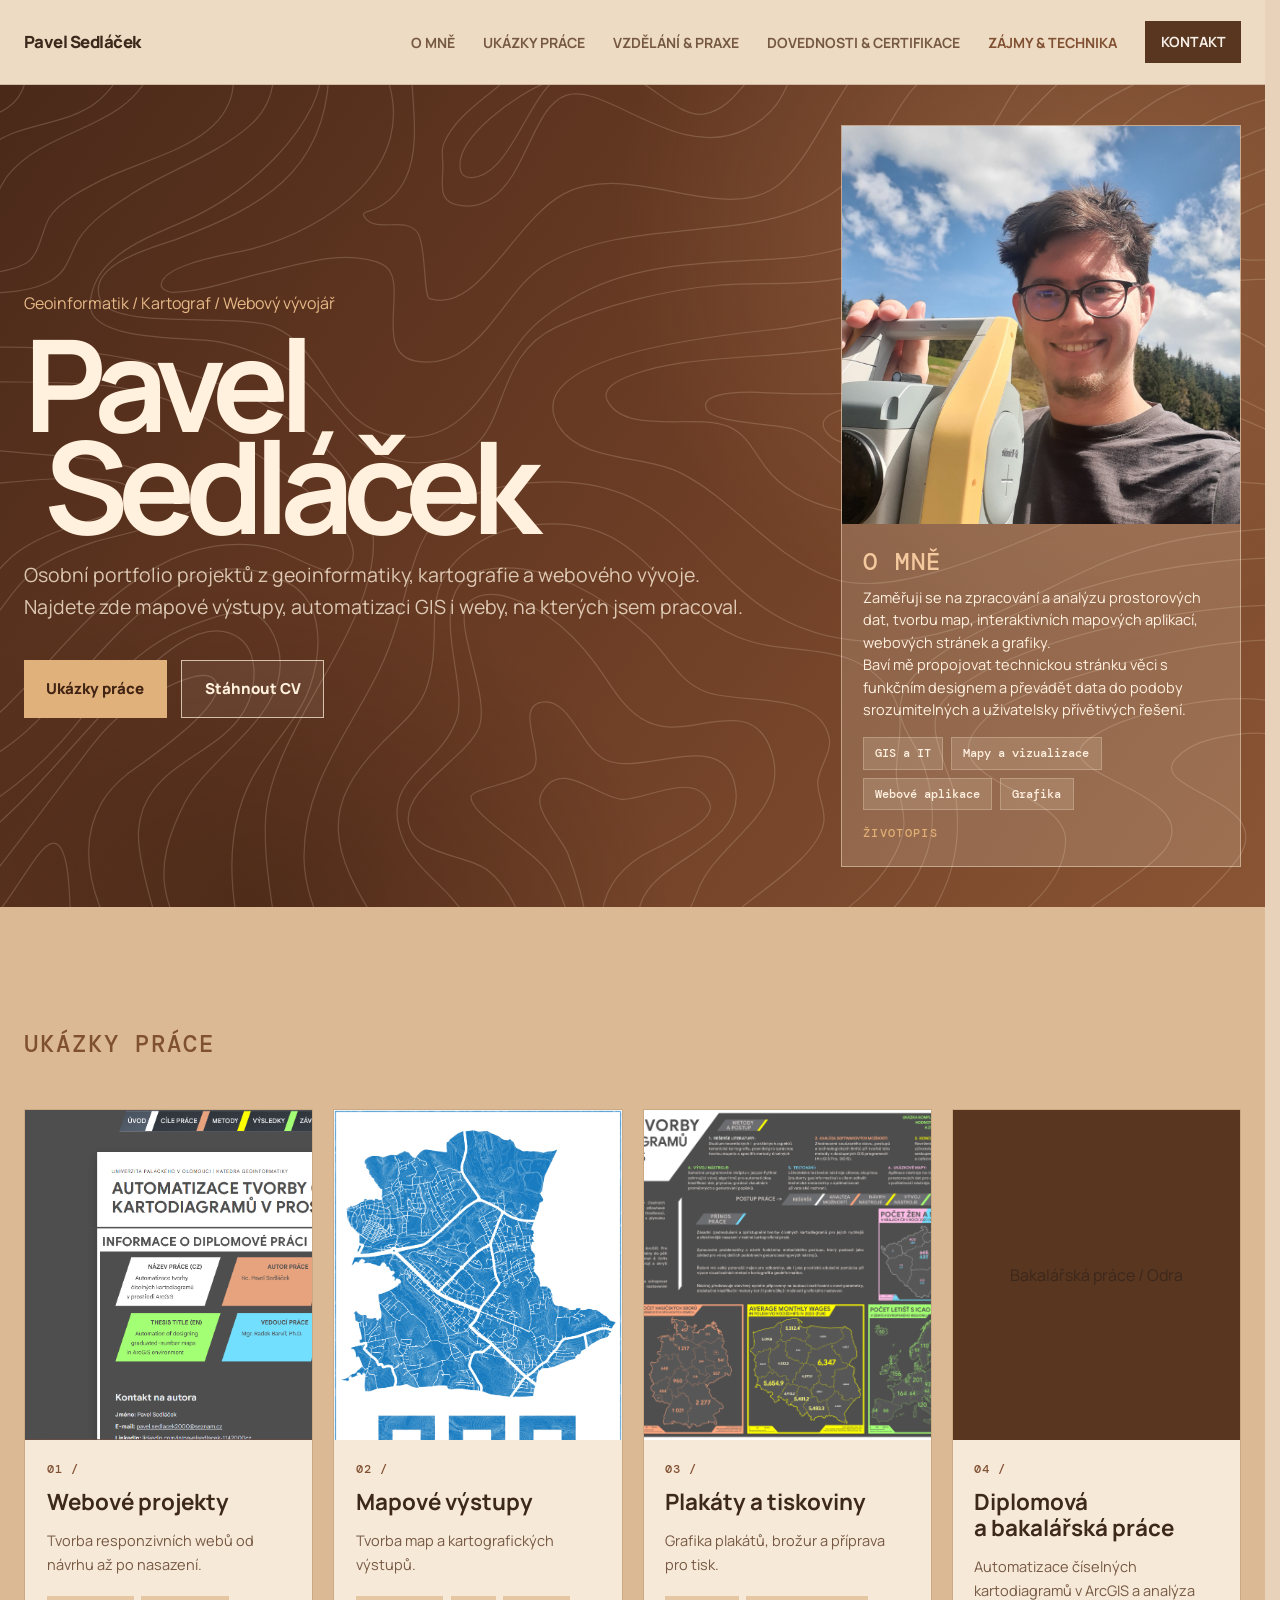
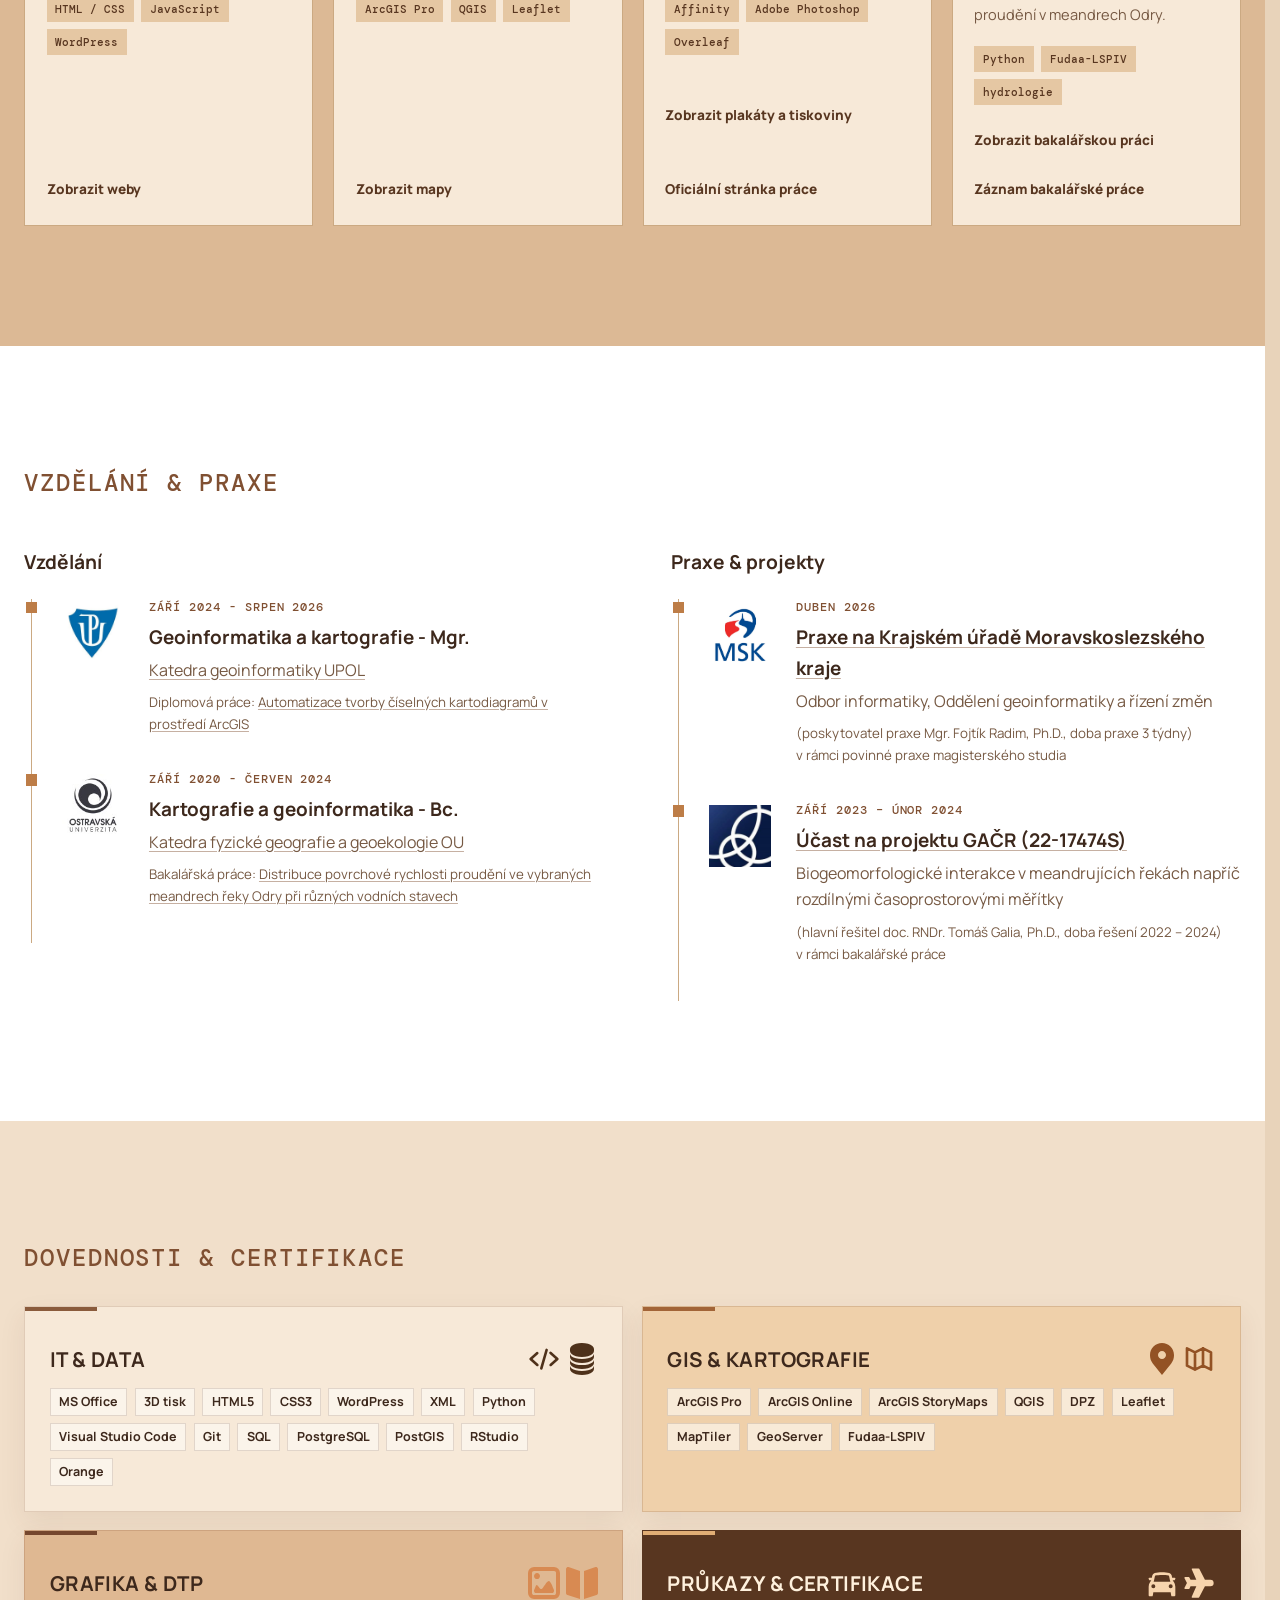
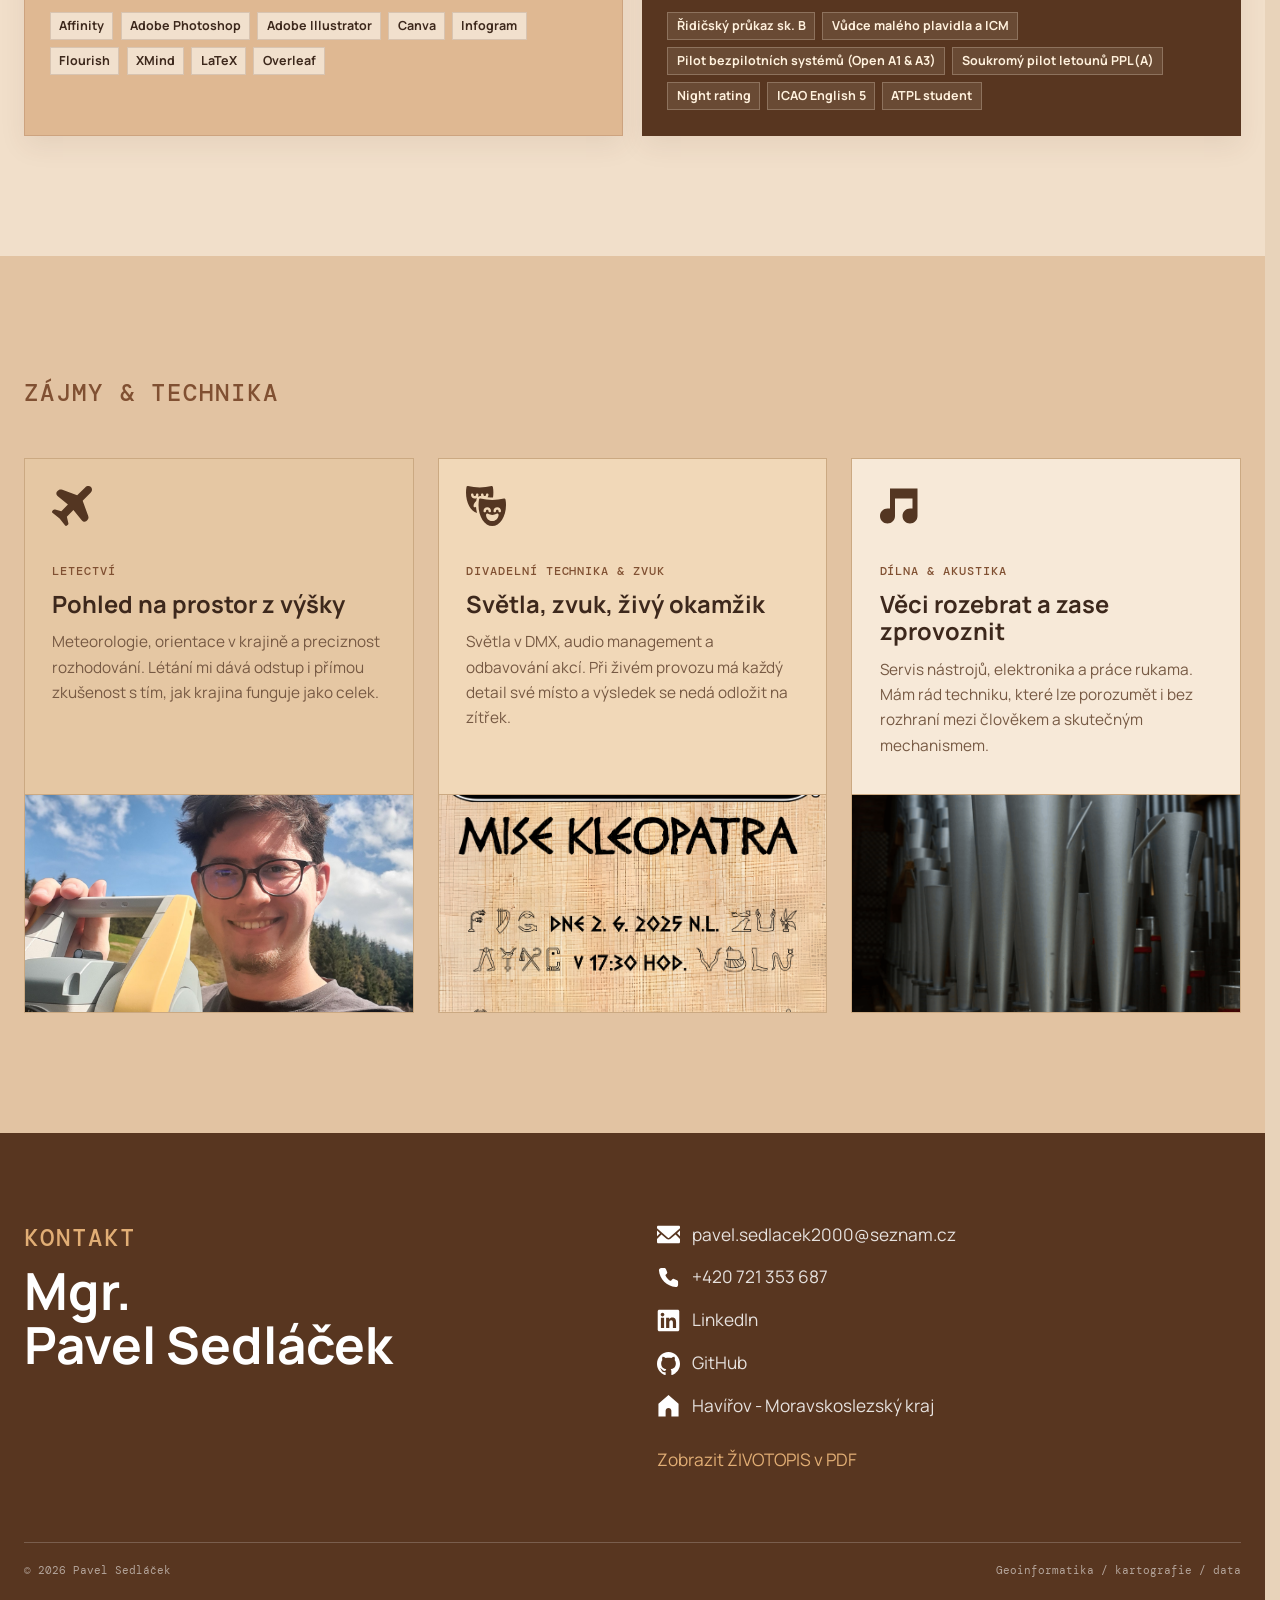
==== commit 4e1c91fa: "animace v pages" ====
--- a/index.html
+++ b/index.html
@@ -206,22 +206,31 @@
           <div class="section-heading"><h3 class="eyebrow">Zájmy &amp; technika</h3></div>
           <div class="interest-grid">
             <article class="interest-card">
-              <img src="media/ikony/airplane-svgrepo-com.svg" alt="" />
-              <p class="interest-label">Letectví</p>
-              <h3>Pohled na prostor z výšky</h3>
-              <p>Meteorologie, orientace v krajině a preciznost rozhodování. Létání mi dává odstup i přímou zkušenost s tím, jak krajina funguje jako celek.</p>
+              <div class="interest-card-content">
+                <img class="interest-icon" src="media/ikony/airplane-svgrepo-com.svg" alt="" />
+                <p class="interest-label">Letectví</p>
+                <h3>Pohled na prostor z výšky</h3>
+                <p>Meteorologie, orientace v krajině a preciznost rozhodování. Létání mi dává odstup i přímou zkušenost s tím, jak krajina funguje jako celek.</p>
+              </div>
+              <img class="interest-image" src="media/profilovka.jpg" alt="Dočasný ilustrační obrázek pro letectví" />
             </article>
             <article class="interest-card">
-              <img src="media/ikony/DIVADLO.svg" alt="" />
-              <p class="interest-label">Divadelní technika &amp; zvuk</p>
-              <h3>Světla, zvuk, živý okamžik</h3>
-              <p>Světla v DMX, audio management a odbavování akcí. Při živém provozu má každý detail své místo a výsledek se nedá odložit na zítřek.</p>
+              <div class="interest-card-content">
+                <img class="interest-icon" src="media/ikony/DIVADLO.svg" alt="" />
+                <p class="interest-label">Divadelní technika &amp; zvuk</p>
+                <h3>Světla, zvuk, živý okamžik</h3>
+                <p>Světla v DMX, audio management a odbavování akcí. Při živém provozu má každý detail své místo a výsledek se nedá odložit na zítřek.</p>
+              </div>
+              <img class="interest-image" src="media/ukazky/png/ASTERIX PLAKÁT LKMŠ.png" alt="Dočasný ilustrační obrázek pro divadelní techniku" />
             </article>
             <article class="interest-card">
-              <img src="media/ikony/HUDBA.svg" alt="" />
-              <p class="interest-label">Dílna &amp; akustika</p>
-              <h3>Věci rozebrat a zase zprovoznit</h3>
-              <p>Servis nástrojů, elektronika a práce rukama. Mám rád techniku, které lze porozumět i bez rozhraní mezi člověkem a skutečným mechanismem.</p>
+              <div class="interest-card-content">
+                <img class="interest-icon" src="media/ikony/HUDBA.svg" alt="" />
+                <p class="interest-label">Dílna &amp; akustika</p>
+                <h3>Věci rozebrat a zase zprovoznit</h3>
+                <p>Servis nástrojů, elektronika a práce rukama. Mám rád techniku, které lze porozumět i bez rozhraní mezi člověkem a skutečným mechanismem.</p>
+              </div>
+              <img class="interest-image" src="media/ukazky/png/varhany_poster/varhany_brozura_sedlacek-1.png" alt="Dočasný ilustrační obrázek pro dílnu a akustiku" />
             </article>
           </div>
         </div>
--- a/styles.css
+++ b/styles.css
@@ -259,12 +259,14 @@
 
 .interests { background: #e2c3a2; }
 .interest-grid { display: grid; grid-template-columns: repeat(3, 1fr); gap: 1.5rem; }
-.interest-card { min-height: 335px; padding: 1.7rem; background: var(--surface); border: 1px solid var(--line); }
+.interest-card { display: flex; flex-direction: column; overflow: hidden; background: var(--surface); border: 1px solid var(--line); }
 .interest-card:first-child { background: var(--sand); }
 .interest-card:nth-child(2) { background: var(--accent-soft); }
-.interest-card img { width: 40px; height: 40px; margin-bottom: 2.35rem; object-fit: contain; filter: brightness(0) saturate(100%) invert(21%) sepia(20%) saturate(1356%) hue-rotate(342deg) brightness(89%) contrast(88%); }
+.interest-card-content { flex: 1; min-height: 335px; padding: 1.7rem; }
+.interest-card .interest-icon { width: 40px; height: 40px; margin-bottom: 2.35rem; object-fit: contain; filter: brightness(0) saturate(100%) invert(21%) sepia(20%) saturate(1356%) hue-rotate(342deg) brightness(89%) contrast(88%); }
 .interest-card h3 { margin: 0.65rem 0 0.7rem; font-size: 1.48rem; line-height: 1.16; }
-.interest-card > p:last-child { margin: 0; color: var(--ink-soft); font-size: 0.96rem; }
+.interest-card-content > p:last-child { margin: 0; color: var(--ink-soft); font-size: 0.96rem; }
+.interest-image { width: 100%; aspect-ratio: 16 / 9; object-fit: cover; object-position: center; border-top: 1px solid var(--line); }
 
 .site-footer { padding: 5.5rem 0 1.5rem; color: #fff; background: var(--brown-deep); }
 .site-footer .eyebrow, .contact-list .cv-link { color: #e1ae75; }
@@ -277,11 +279,20 @@
 .contact-list .cv-link { width: max-content; margin-top: 0.7rem; padding-bottom: 0.2rem; color: #e1ae75; }
 .footer-bottom { display: flex; justify-content: space-between; gap: 1rem; margin-top: 4rem; padding-top: 1.25rem; color: rgba(255, 255, 255, 0.55); border-top: 1px solid rgba(255, 255, 255, 0.2); font: 0.7rem var(--mono); }
 
-.detail-main { padding: 5.5rem 0 7rem; background: var(--paper); }
-.back-link { display: inline-block; margin-bottom: 3rem; color: var(--brown); font-size: 0.88rem; font-weight: 800; }
-.detail-hero { display: grid; grid-template-columns: 1fr 0.9fr; align-items: end; gap: 3rem; padding-bottom: 3rem; border-bottom: 1px solid var(--line); }
-.detail-hero h1 { max-width: 12ch; margin: 0.65rem 0 0; font-size: clamp(2.5rem, 4vw, 4.5rem); letter-spacing: -0.06em; line-height: 0.96; }
-.detail-intro { max-width: 55ch; margin: 0; color: var(--ink-soft); font-size: 1.12rem; }
+.detail-main { padding: 0 0 7rem; background: var(--paper); }
+.detail-banner { position: relative; overflow: hidden; padding: 4.75rem 0 4rem; background: radial-gradient(ellipse 55% 90% at 90% 0%, rgba(224, 174, 124, 0.22), transparent 68%), linear-gradient(125deg, #4a2919 0%, #6c3d25 52%, #8a5534 100%); }
+.detail-banner .hero-contour { inset: -28% -12%; width: 124%; height: 156%; opacity: 0.5; }
+.detail-banner--weby .hero-contour { transform: rotate(-4deg) scale(1.08); transform-origin: 58% 48%; }
+.detail-banner--mapy .hero-contour { inset: -34% -23% -22% 1%; width: 132%; height: 162%; transform: rotate(7deg); transform-origin: 42% 55%; }
+.detail-banner--design .hero-contour { inset: -18% 1% -38% -25%; width: 132%; height: 150%; transform: rotate(-9deg) scale(1.04); transform-origin: 70% 45%; }
+.detail-banner--thesis .hero-contour { inset: -39% -4% -15% -27%; width: 138%; height: 166%; transform: rotate(4deg) scale(1.12); transform-origin: 36% 62%; }
+.detail-banner .container { position: relative; z-index: 1; }
+.back-link { display: inline-block; margin-bottom: 3rem; color: #e6b987; font-size: 0.88rem; font-weight: 800; }
+.detail-hero { display: grid; grid-template-columns: 1fr 0.9fr; align-items: end; gap: 3rem; }
+.detail-hero .eyebrow { color: #e6b987; }
+.detail-hero h1 { max-width: 12ch; margin: 0.65rem 0 0; color: #fff1dd; font-size: clamp(2.5rem, 4vw, 4.5rem); letter-spacing: -0.06em; line-height: 0.96; }
+.detail-intro { max-width: 55ch; margin: 0; color: rgba(255, 241, 221, 0.8); font-size: 1.12rem; }
+.detail-main > .container { padding-top: 4rem; }
 .detail-subhead { max-width: 68ch; margin-top: 4rem; }
 .detail-subhead--with-preview { display: grid; grid-template-columns: minmax(0, 0.9fr) minmax(20rem, 1.1fr); align-items: start; max-width: none; gap: 3rem; }
 .detail-subhead--with-preview > img { width: 100%; max-height: 22rem; object-fit: contain; object-position: center; }
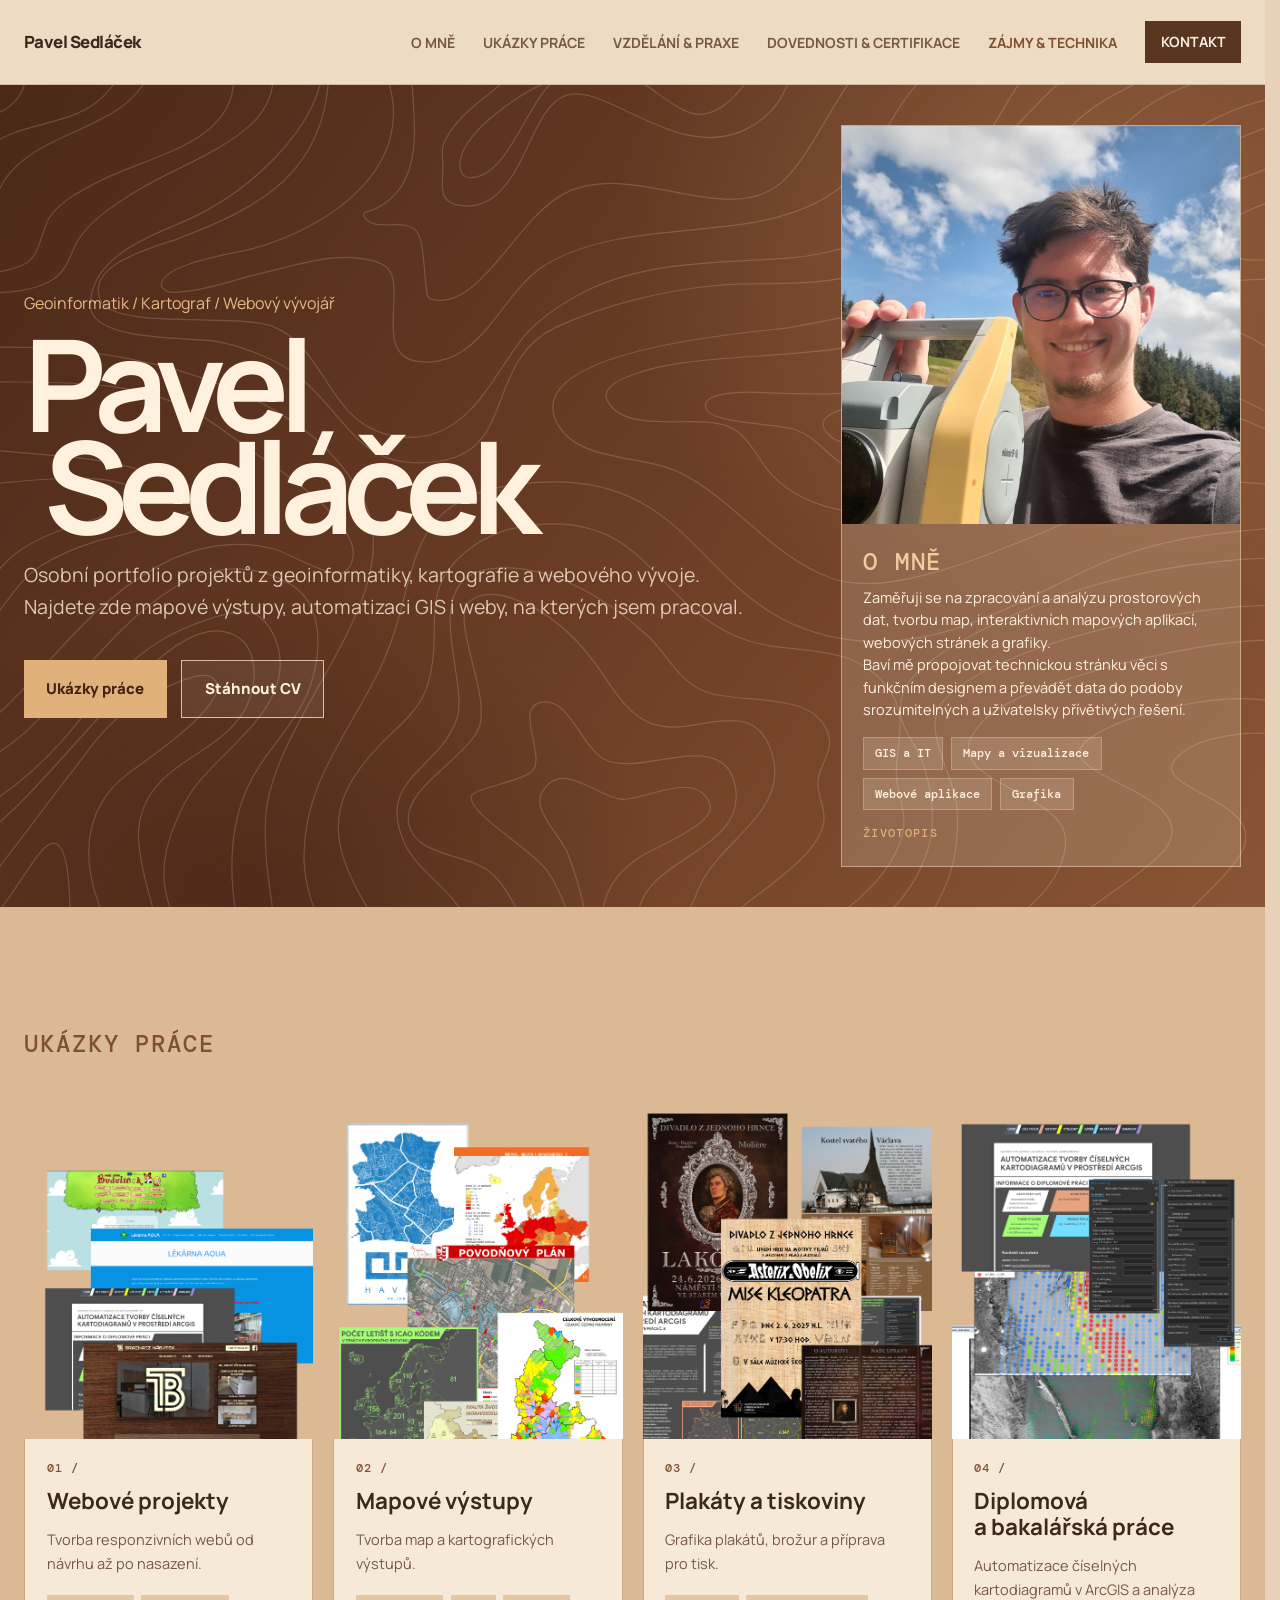
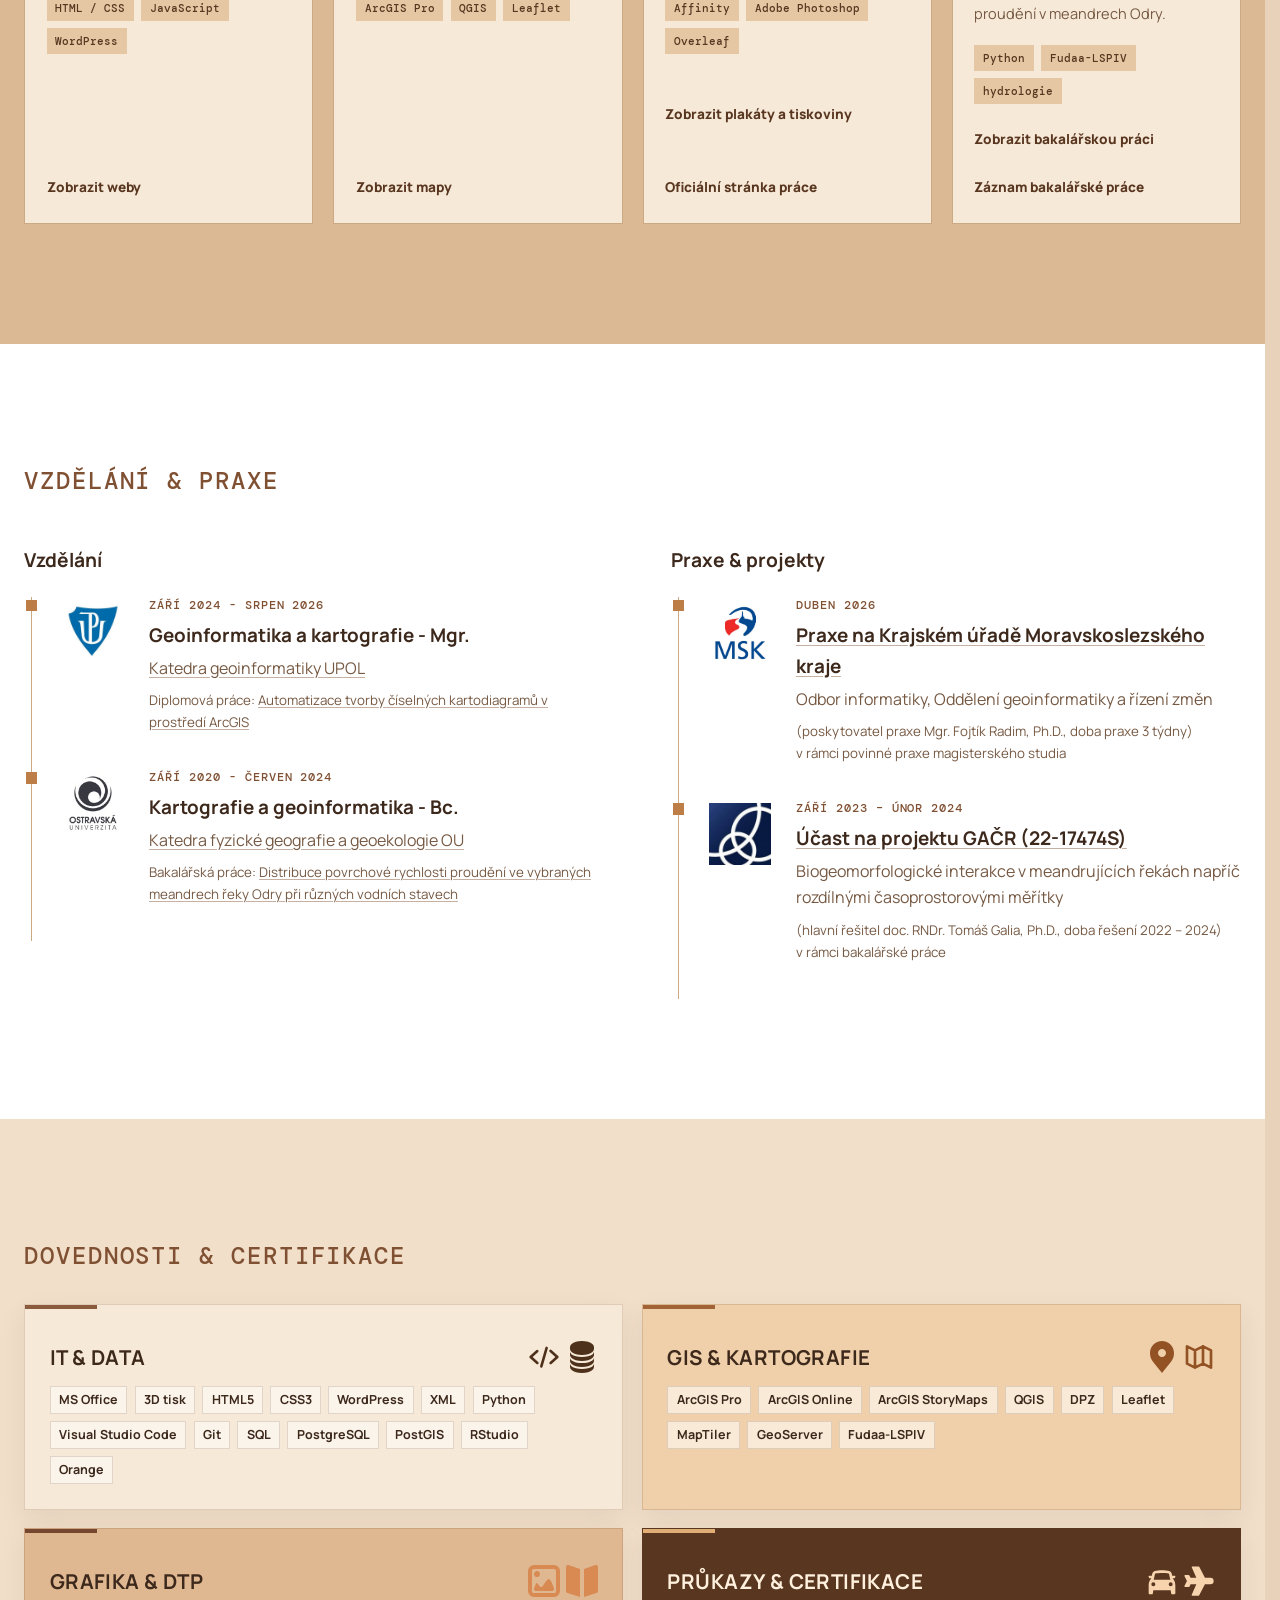
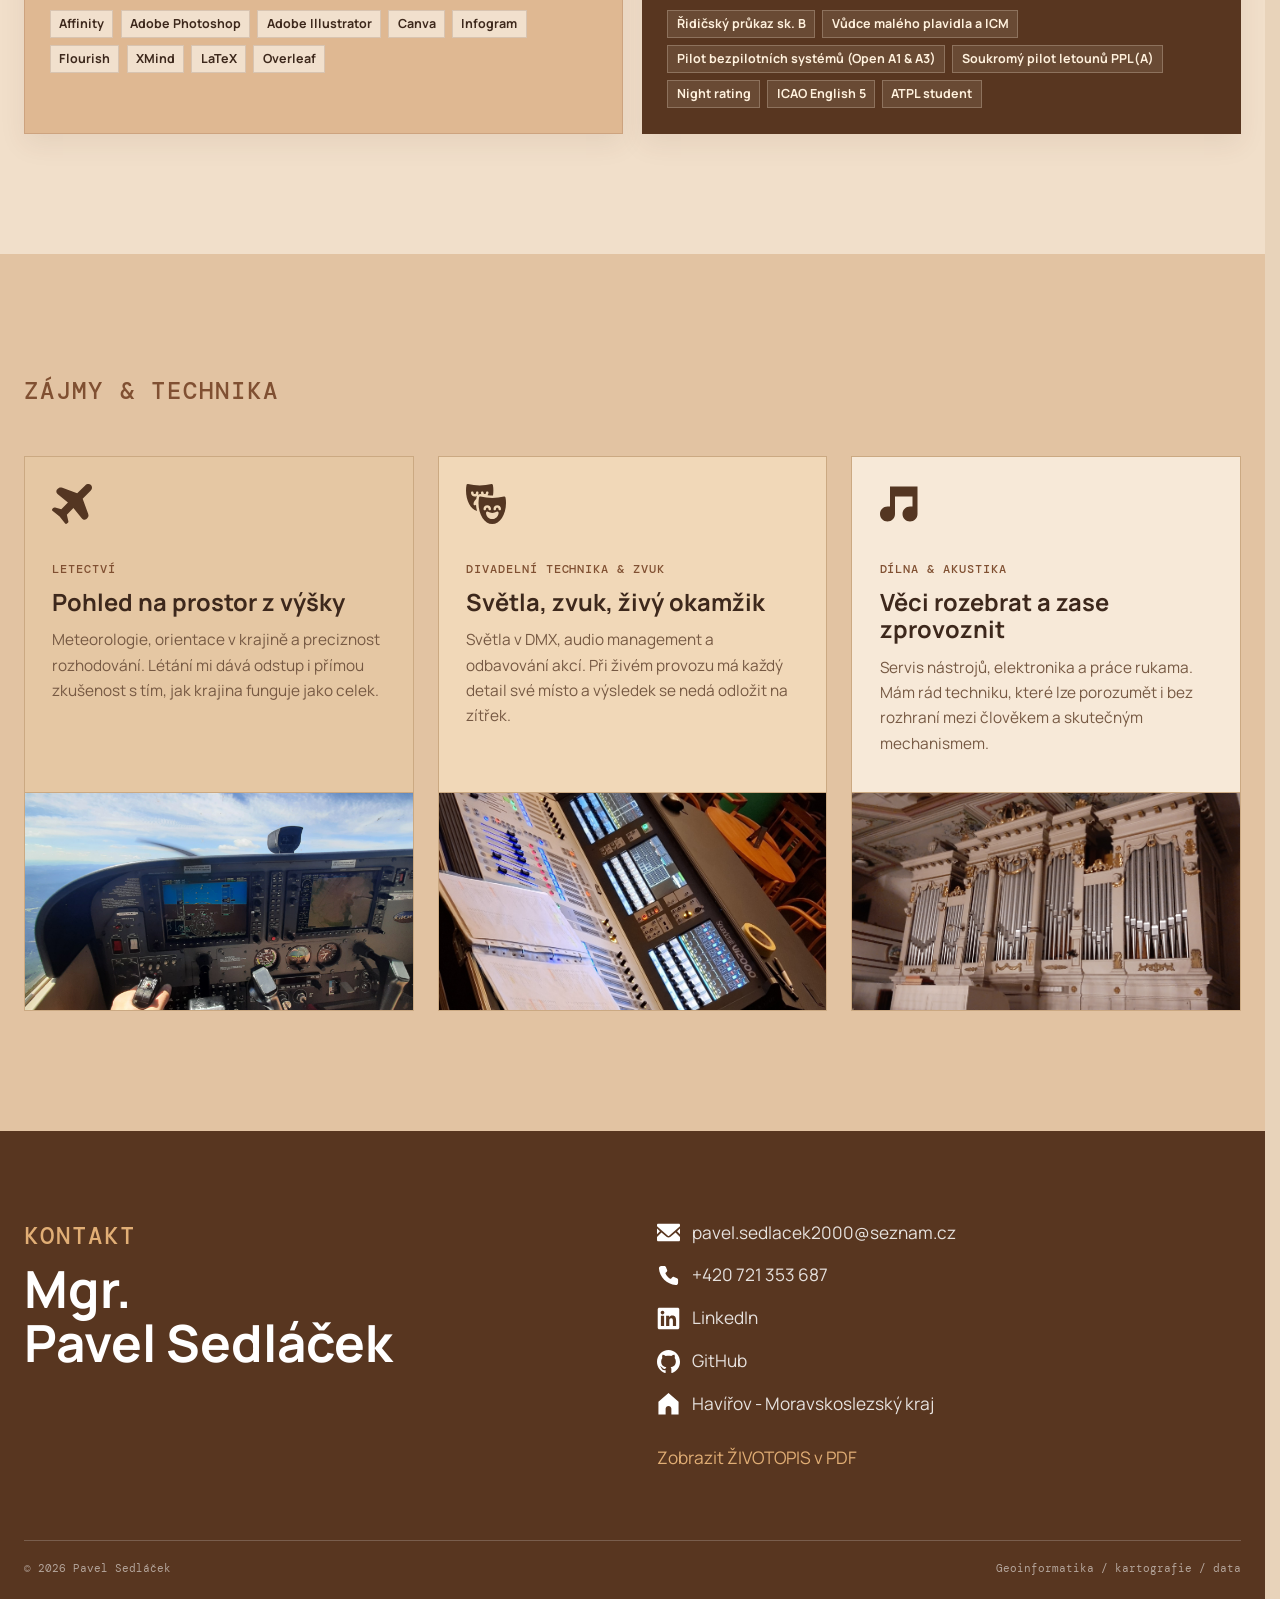
==== commit 39799f8e: "obrazky na ukazkach" ====
--- a/index.html
+++ b/index.html
@@ -67,7 +67,7 @@
             </p>
             <div class="hero-actions">
               <a class="button button-primary" href="#projects">Ukázky práce</a>
-              <a class="button button-secondary" href="media/Sedláček životopis.pdf" download>Stáhnout CV</a>
+              <a class="button button-secondary" href="media/Pavel Sedláček CV.pdf" download>Stáhnout CV</a>
             </div>
           </div>
 
@@ -94,7 +94,7 @@
           <div class="project-grid">
             <article class="project-card">
               <a href="pages/weby.html" class="project-image project-image-wide">
-                <img src="media/ukazky/png/DP_web.png" alt="Ukázka webové stránky" />
+                <img src="media/ukazky/png/weby.png" alt="Ukázka webové stránky" />
               </a>
               <div class="project-body">
                 <p class="project-number">01 /</p>
@@ -107,7 +107,7 @@
 
             <article class="project-card">
               <a href="pages/mapy.html" class="project-image">
-                <img src="media/ukazky/png/design mapa havirov-1.png" alt="Kartografický návrh mapy Havířova" />
+                <img src="media/ukazky/png/mapy.png" alt="Kartografický návrh mapy Havířova" />
               </a>
               <div class="project-body">
                 <p class="project-number">02 /</p>
@@ -120,7 +120,7 @@
 
             <article class="project-card">
               <a href="pages/design.html" class="project-image">
-                <img src="media/ukazky/png/DP_poster.png" alt="Poster diplomové práce o automatizaci kartodiagramů" />
+                <img src="media/ukazky/png/plakaty.png" alt="Poster diplomové práce o automatizaci kartodiagramů" />
               </a>
               <div class="project-body">
                 <p class="project-number">03 /</p>
@@ -133,7 +133,9 @@
             </article>
 
             <article class="project-card">
-              <a href="pages/VS-prace.html" class="project-image poster-preview"><span>Bakalářská práce / Odra</span></a>
+              <a href="pages/VS-prace.html" class="project-image poster-preview">
+                <img src="media/ukazky/png/vs_prace.png" alt="ikona_VS_prace" />
+              </a>
               <div class="project-body">
                 <p class="project-number">04 /</p>
                 <h3>Diplomová <br>a bakalářská práce</h3>
@@ -212,7 +214,7 @@
                 <h3>Pohled na prostor z výšky</h3>
                 <p>Meteorologie, orientace v krajině a preciznost rozhodování. Létání mi dává odstup i přímou zkušenost s tím, jak krajina funguje jako celek.</p>
               </div>
-              <img class="interest-image" src="media/profilovka.jpg" alt="Dočasný ilustrační obrázek pro letectví" />
+              <img class="interest-image" src="media/ukazky/jpg/letectvi.jpg" alt="Dočasný ilustrační obrázek pro letectví" />
             </article>
             <article class="interest-card">
               <div class="interest-card-content">
@@ -221,7 +223,7 @@
                 <h3>Světla, zvuk, živý okamžik</h3>
                 <p>Světla v DMX, audio management a odbavování akcí. Při živém provozu má každý detail své místo a výsledek se nedá odložit na zítřek.</p>
               </div>
-              <img class="interest-image" src="media/ukazky/png/ASTERIX PLAKÁT LKMŠ.png" alt="Dočasný ilustrační obrázek pro divadelní techniku" />
+              <img class="interest-image" src="media/ukazky/jpg/audio.jpg" alt="Dočasný ilustrační obrázek pro divadelní techniku" />
             </article>
             <article class="interest-card">
               <div class="interest-card-content">
@@ -230,7 +232,7 @@
                 <h3>Věci rozebrat a zase zprovoznit</h3>
                 <p>Servis nástrojů, elektronika a práce rukama. Mám rád techniku, které lze porozumět i bez rozhraní mezi člověkem a skutečným mechanismem.</p>
               </div>
-              <img class="interest-image" src="media/ukazky/png/varhany_poster/varhany_brozura_sedlacek-1.png" alt="Dočasný ilustrační obrázek pro dílnu a akustiku" />
+              <img class="interest-image" src="media/ukazky/jpg/varhany.jpg" alt="Dočasný ilustrační obrázek pro dílnu a akustiku" />
             </article>
           </div>
         </div>
--- a/styles.css
+++ b/styles.css
@@ -187,12 +187,12 @@
 
 .projects { background: #dcb995; }
 .project-grid { display: grid; grid-template-columns: repeat(4, minmax(0, 1fr)); gap: 1.25rem; }
-.project-card { overflow: hidden; background: var(--surface); border: 1px solid var(--line); }
+.project-card { overflow: hidden; background: var(--surface); }
 .project-image { display: grid; height: 330px; overflow: hidden; place-items: center; background: var(--brown-deep); }
 .project-image img { width: 100%; height: 100%; object-fit: cover; transition: transform 0.35s ease; }
 .project-image:hover img { transform: scale(1.04); }
 .project-image-wide img { object-position: left top; }
-.project-body { display: flex; flex-direction: column; min-height: 385px; padding: 1.35rem; }
+.project-body { display: flex; flex-direction: column; min-height: 385px; padding: 1.35rem; border: 1px solid var(--line); border-top: 0; }
 .project-card h3 { margin: 0.65rem 0 0.85rem; font-size: 1.4rem; line-height: 1.16; }
 .project-body > p:not(.project-number) { margin: 0; color: var(--ink-soft); font-size: 0.91rem; }
 .tag-list { display: flex; flex-wrap: wrap; gap: 0.45rem; margin-top: 1.2rem; }
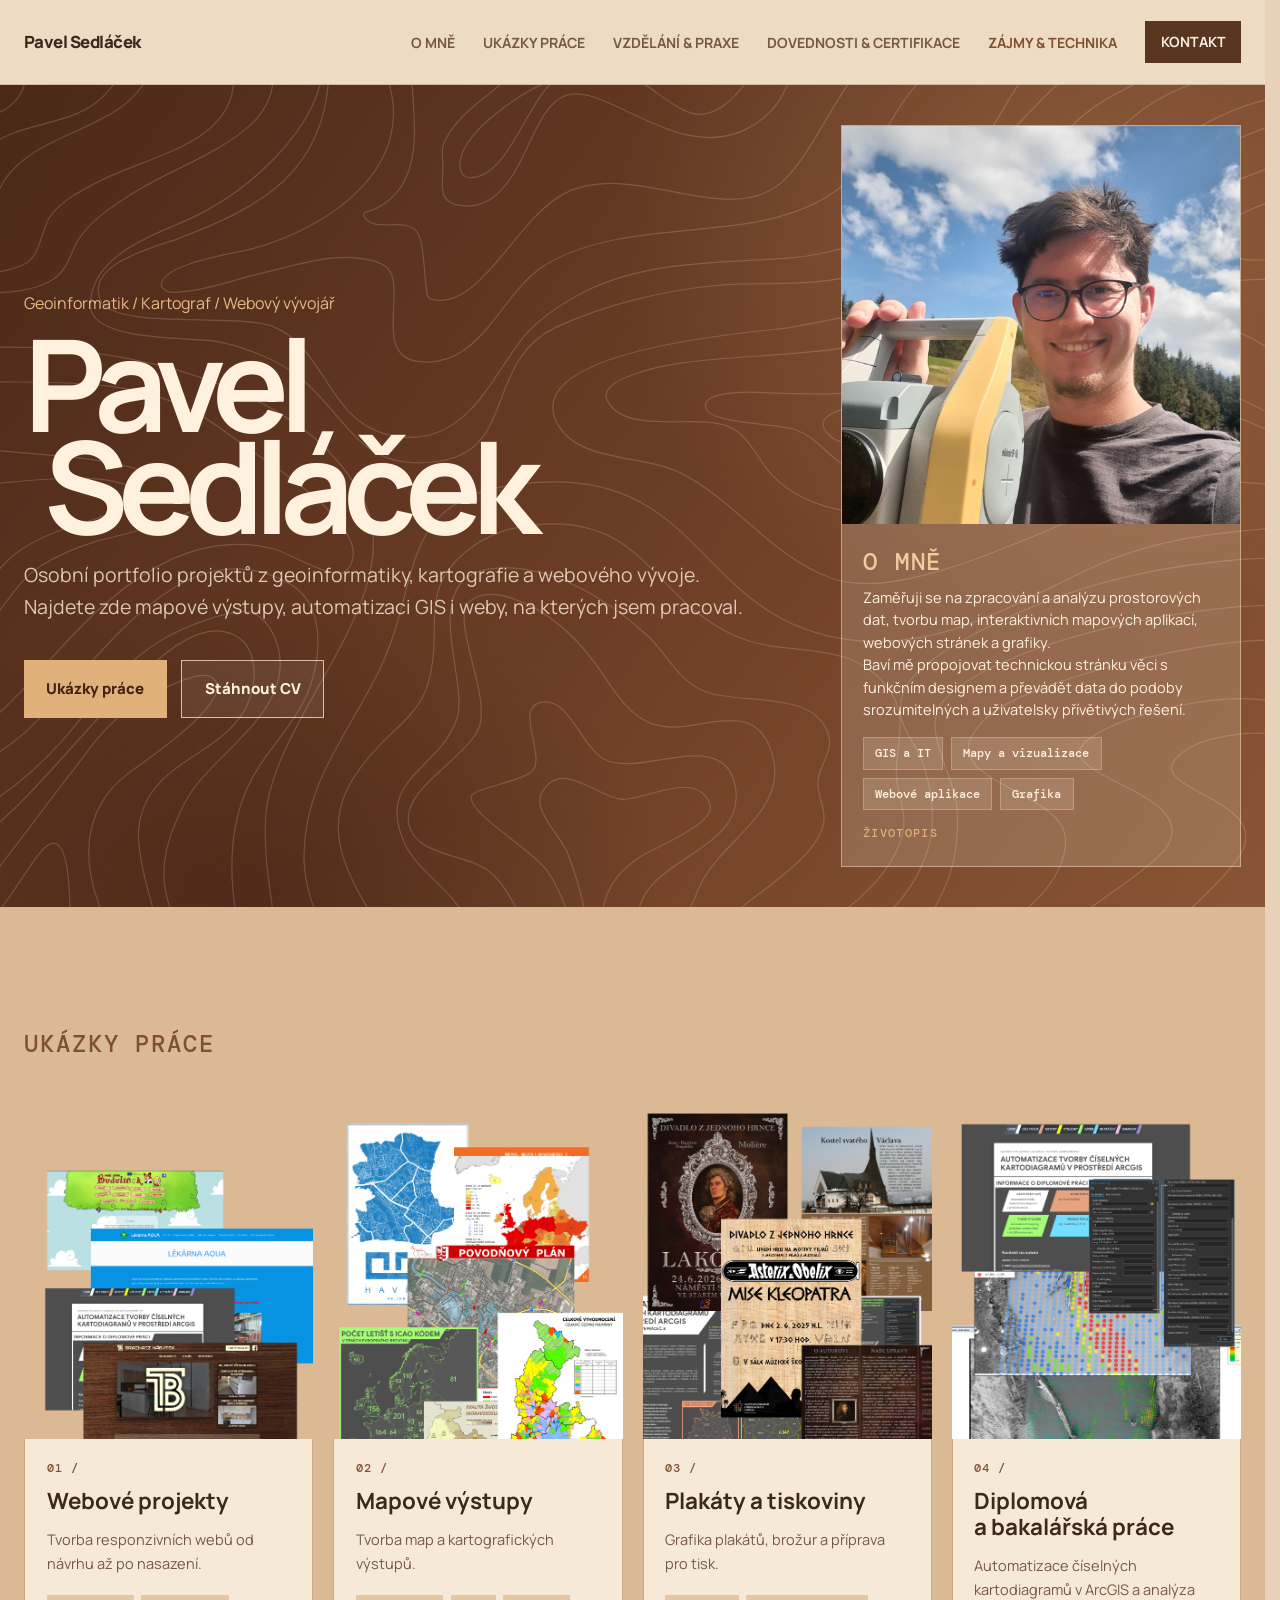
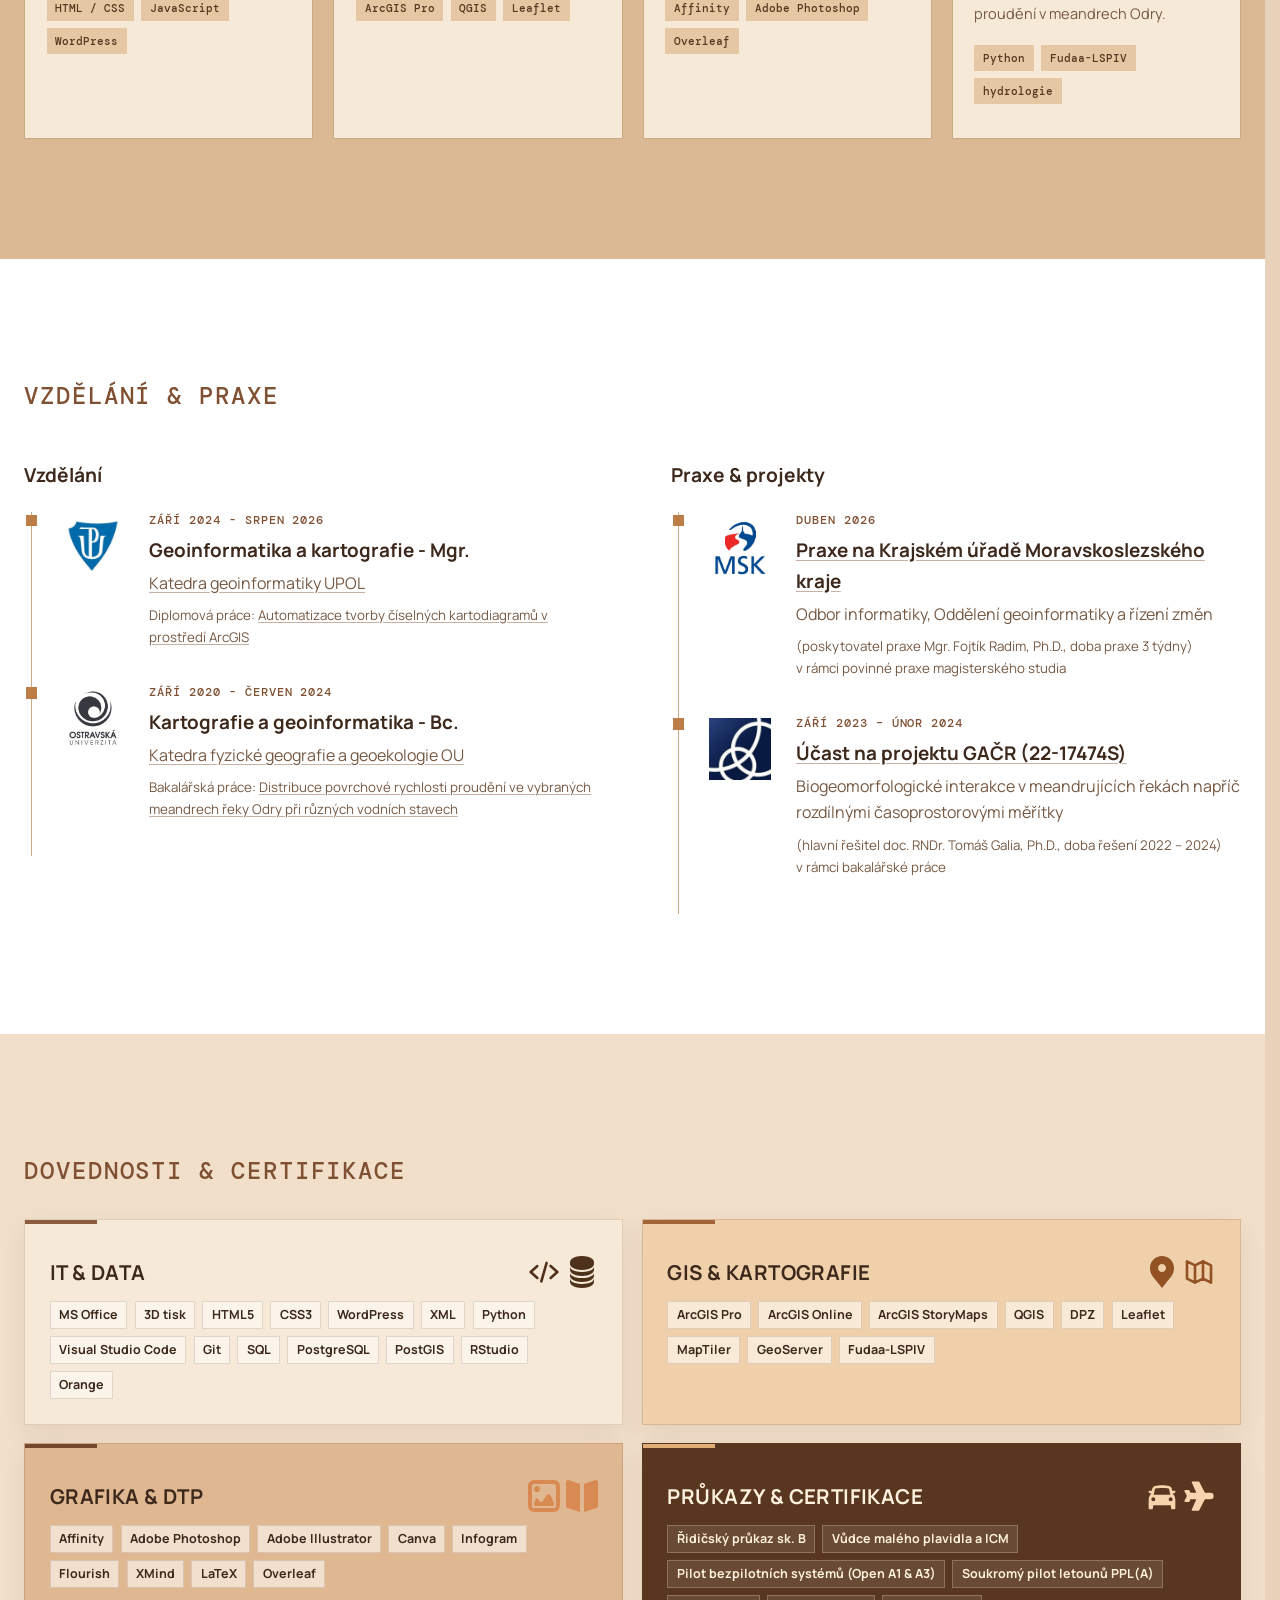
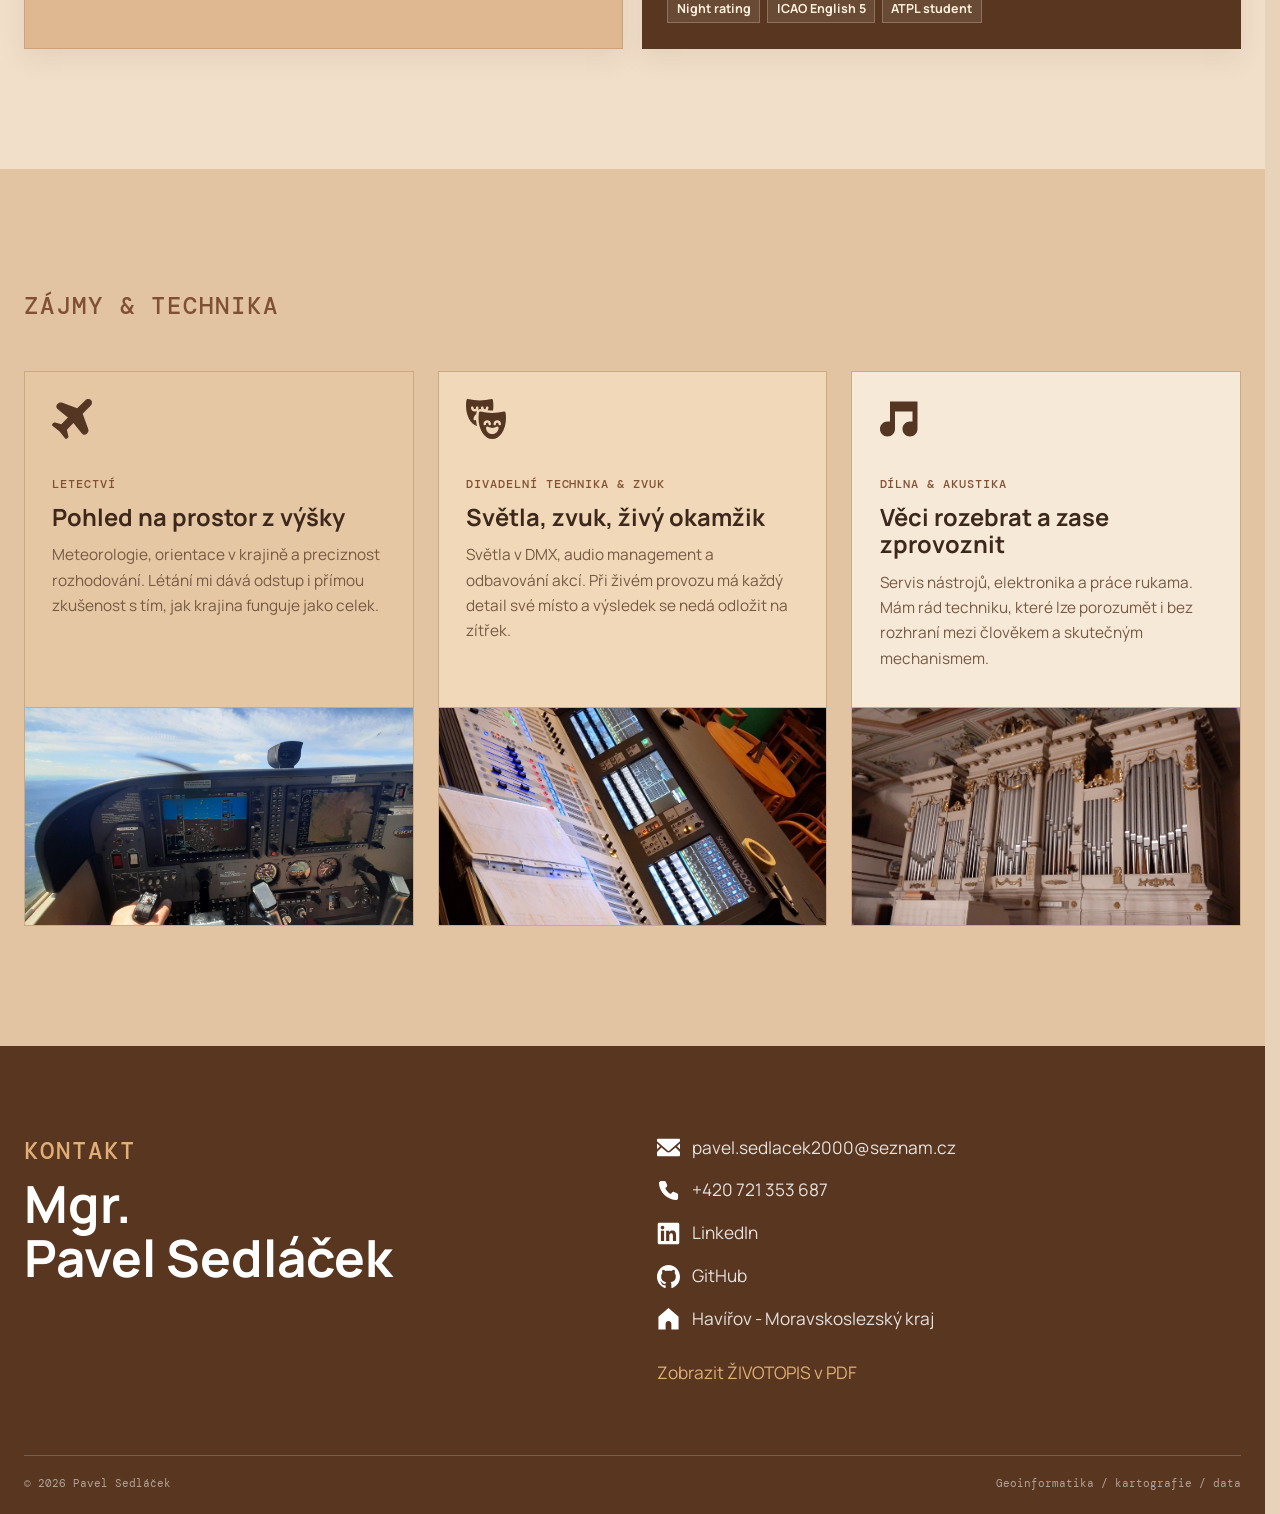
==== commit 2ee7f498: "smazani poster linku" ====
--- a/index.html
+++ b/index.html
@@ -98,10 +98,9 @@
               </a>
               <div class="project-body">
                 <p class="project-number">01 /</p>
-                <h3>Webové projekty</h3>
+                <a class="project-title" href="pages/weby.html"><h3>Webové projekty</h3></a>
                 <p>Tvorba responzivních webů od návrhu až po nasazení.</p>
                 <div class="tag-list"><span>HTML / CSS</span><span>JavaScript</span><span>WordPress</span></div>
-                <a class="project-link" href="pages/weby.html">Zobrazit weby</a>
               </div>
             </article>
 
@@ -111,10 +110,9 @@
               </a>
               <div class="project-body">
                 <p class="project-number">02 /</p>
-                <h3>Mapové výstupy</h3>
+                <a class="project-title" href="pages/mapy.html"><h3>Mapové výstupy</h3></a>
                 <p>Tvorba map a kartografických výstupů.</p>
                 <div class="tag-list"><span>ArcGIS Pro</span><span>QGIS</span><span>Leaflet</span></div>
-                <a class="project-link" href="pages/mapy.html">Zobrazit mapy</a>
               </div>
             </article>
 
@@ -124,11 +122,9 @@
               </a>
               <div class="project-body">
                 <p class="project-number">03 /</p>
-                <h3>Plakáty a tiskoviny</h3>
+                <a class="project-title" href="pages/design.html"><h3>Plakáty a tiskoviny</h3></a>
                 <p>Grafika plakátů, brožur a příprava pro tisk.</p>
                 <div class="tag-list"><span>Affinity</span><span>Adobe Photoshop</span><span>Overleaf</span></div>
-                <a class="project-link" href="pages/design.html">Zobrazit plakáty a tiskoviny</a>
-                <a class="project-link project-link-external" href="https://www.geoinformatics.upol.cz/dprace/magisterske/sedlacek26/" target="_blank" rel="noreferrer">Oficiální stránka práce</a>
               </div>
             </article>
 
@@ -138,11 +134,9 @@
               </a>
               <div class="project-body">
                 <p class="project-number">04 /</p>
-                <h3>Diplomová <br>a bakalářská práce</h3>
+                <a class="project-title" href="pages/VS-prace.html"><h3>Diplomová <br>a bakalářská práce</h3></a>
                 <p>Automatizace číselných kartodiagramů v ArcGIS a analýza proudění v meandrech Odry.</p>
                 <div class="tag-list"><span>Python</span><span>Fudaa-LSPIV</span><span>hydrologie</span></div>
-                <a class="project-link" href="pages/VS-prace.html">Zobrazit bakalářskou práci</a>
-                <a class="project-link project-link-external" href="https://portal.osu.cz/wps/portal/!ut/p/z1/[base64]/dz/d5/L0lDU0lKSWdrbUNTUS9JUFJBQUlpQ2dBek15cXpHWUEhIS80SkNpam9NTHRCamRSUFlWREc5eC9aN182MEdJMDJPME84RU0zMFFFVjRTVUdKMjAxMS8wL3NhLnNwZl9BY3Rpb25MaXN0ZW5lcg!!/?PC_Z7_60GI02O0O8EM30QEV4SUGJ2011000000_spf_strutsAction=!2fthesisDetail.do!3flist%3D8!26id%3D60915#Z7_60GI02O0O8EM30QEV4SUGJ2011" target="_blank" rel="noreferrer">Záznam bakalářské práce</a>
               </div>
             </article>
           </div>
--- a/styles.css
+++ b/styles.css
@@ -192,22 +192,14 @@
 .project-image img { width: 100%; height: 100%; object-fit: cover; transition: transform 0.35s ease; }
 .project-image:hover img { transform: scale(1.04); }
 .project-image-wide img { object-position: left top; }
-.project-body { display: flex; flex-direction: column; min-height: 385px; padding: 1.35rem; border: 1px solid var(--line); border-top: 0; }
+.project-body { display: flex; flex-direction: column; min-height: 300px; padding: 1.35rem; border: 1px solid var(--line); border-top: 0; }
 .project-card h3 { margin: 0.65rem 0 0.85rem; font-size: 1.4rem; line-height: 1.16; }
+.project-title { display: block; width: fit-content; }
+.project-title:hover h3, .project-title:focus-visible h3 { color: var(--brown); }
 .project-body > p:not(.project-number) { margin: 0; color: var(--ink-soft); font-size: 0.91rem; }
 .tag-list { display: flex; flex-wrap: wrap; gap: 0.45rem; margin-top: 1.2rem; }
 .tag-list span { padding: 0.38rem 0.55rem; color: var(--brown-deep); background: var(--sand); font: 500 0.7rem var(--mono); }
-.project-link { display: inline-block; align-self: flex-start; margin-top: auto; padding-top: 1.25rem; padding-bottom: 0.15rem; color: var(--brown-deep); font-size: 0.85rem; font-weight: 800; }
-.project-link::before {
-  position: absolute;
-  right: 0;
-  bottom: 0.08rem;
-  left: 0;
-  height: 1px;
-  background: currentColor;
-  content: "";
-  opacity: 1;
-}
+
 
 .skills { background: #f1dfca; }
 .skills .section-heading { margin-bottom: 2rem; }
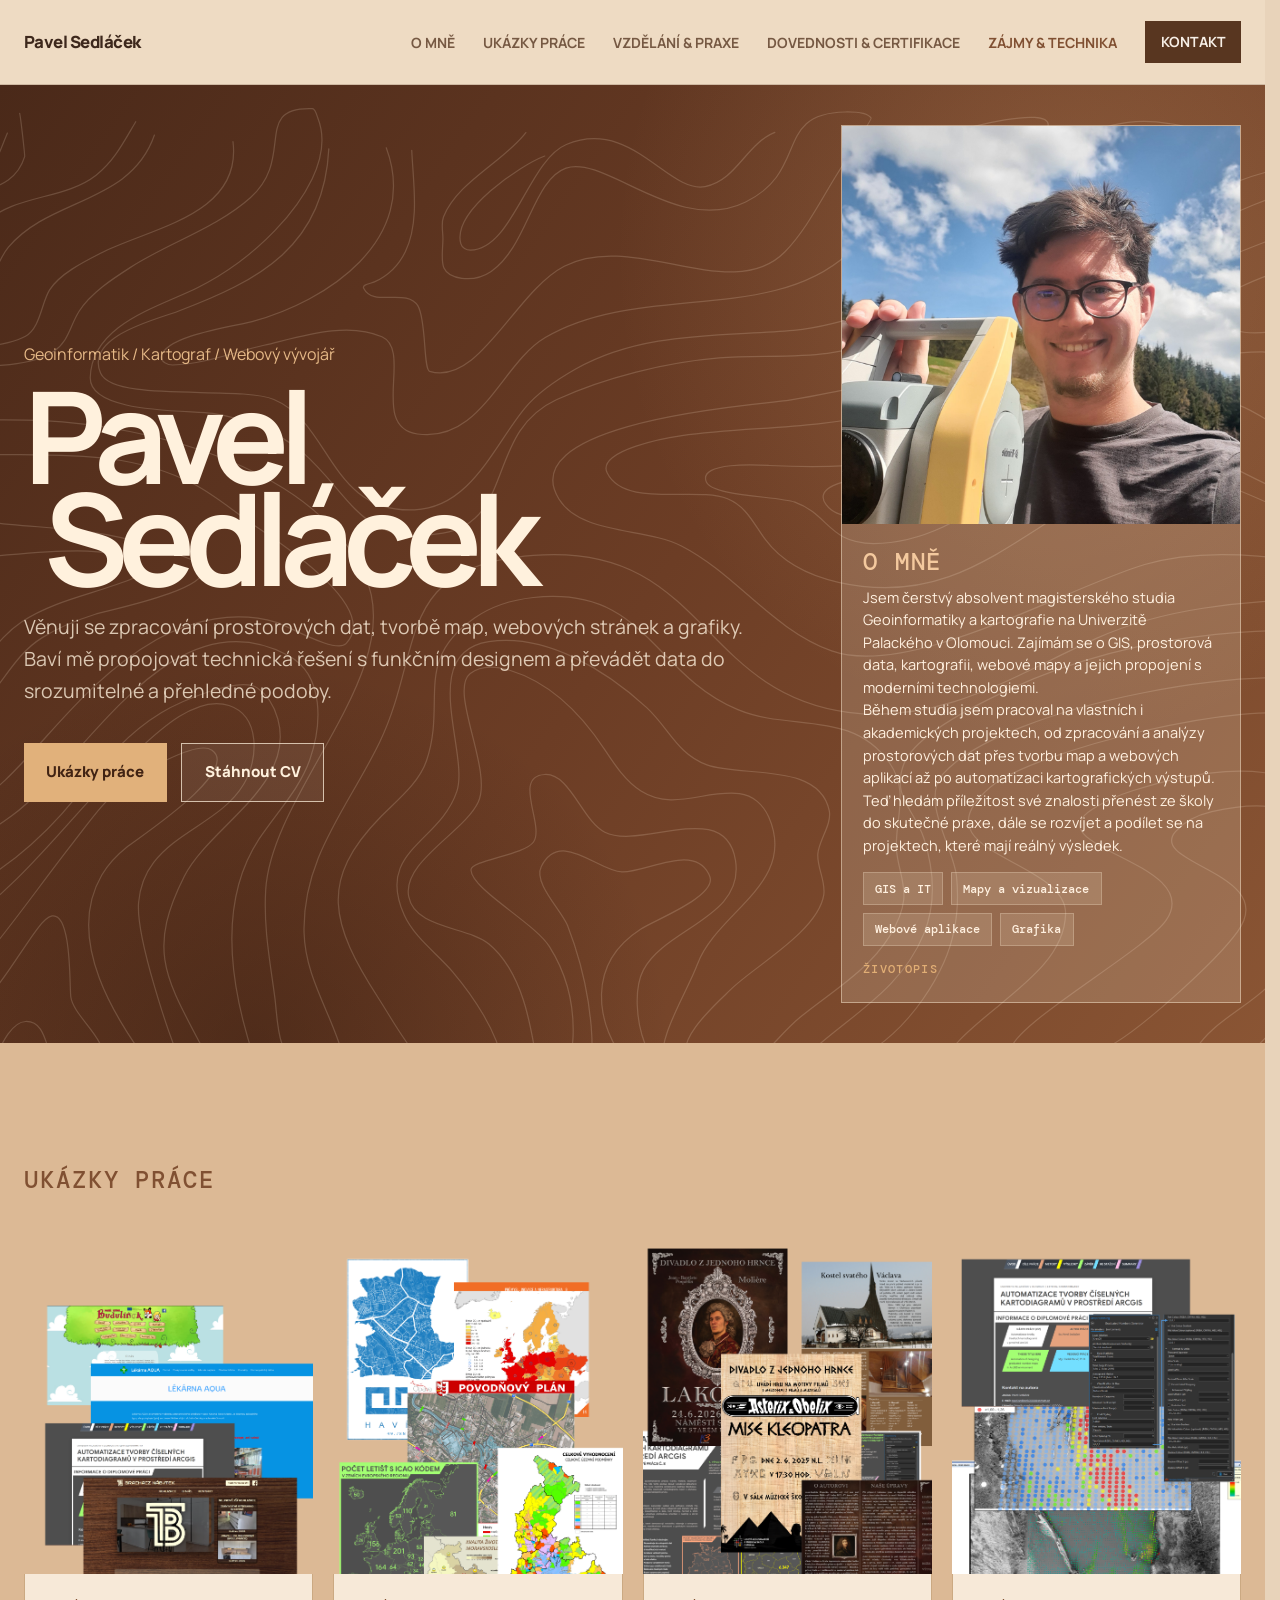
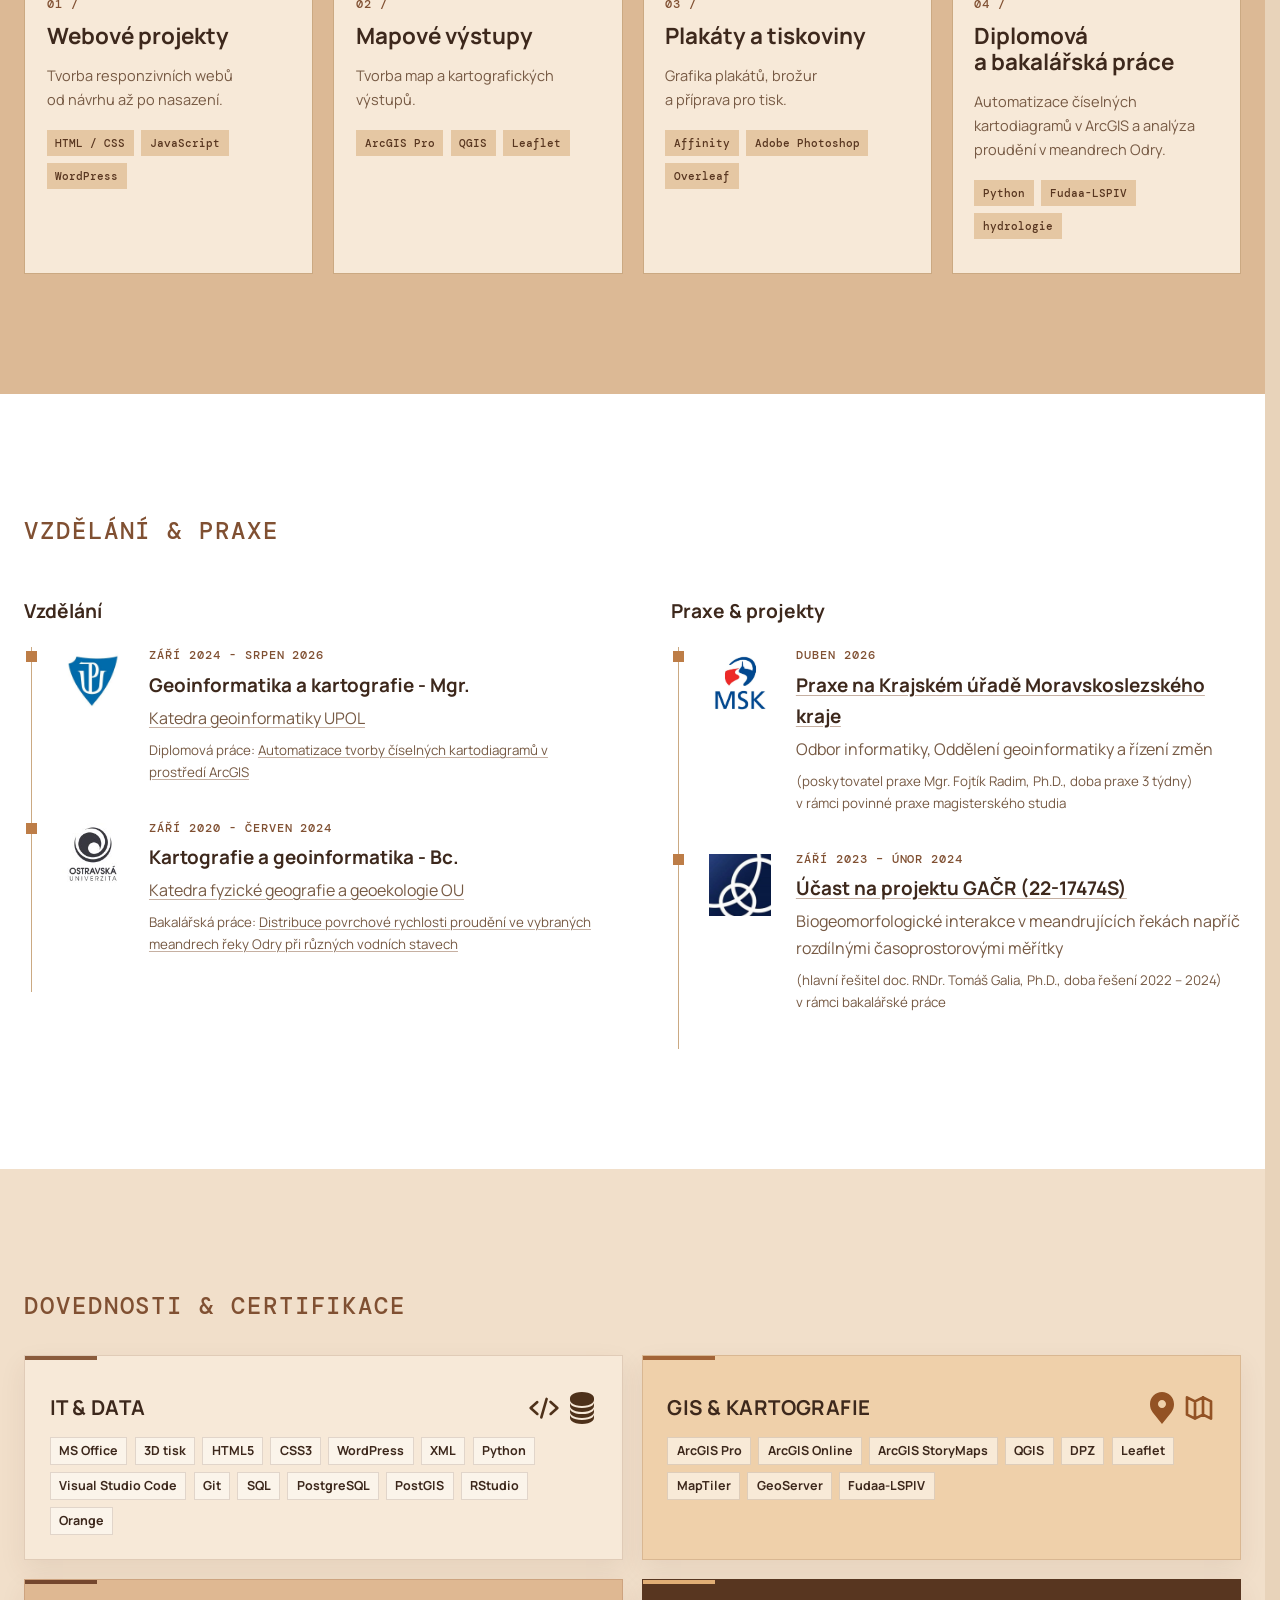
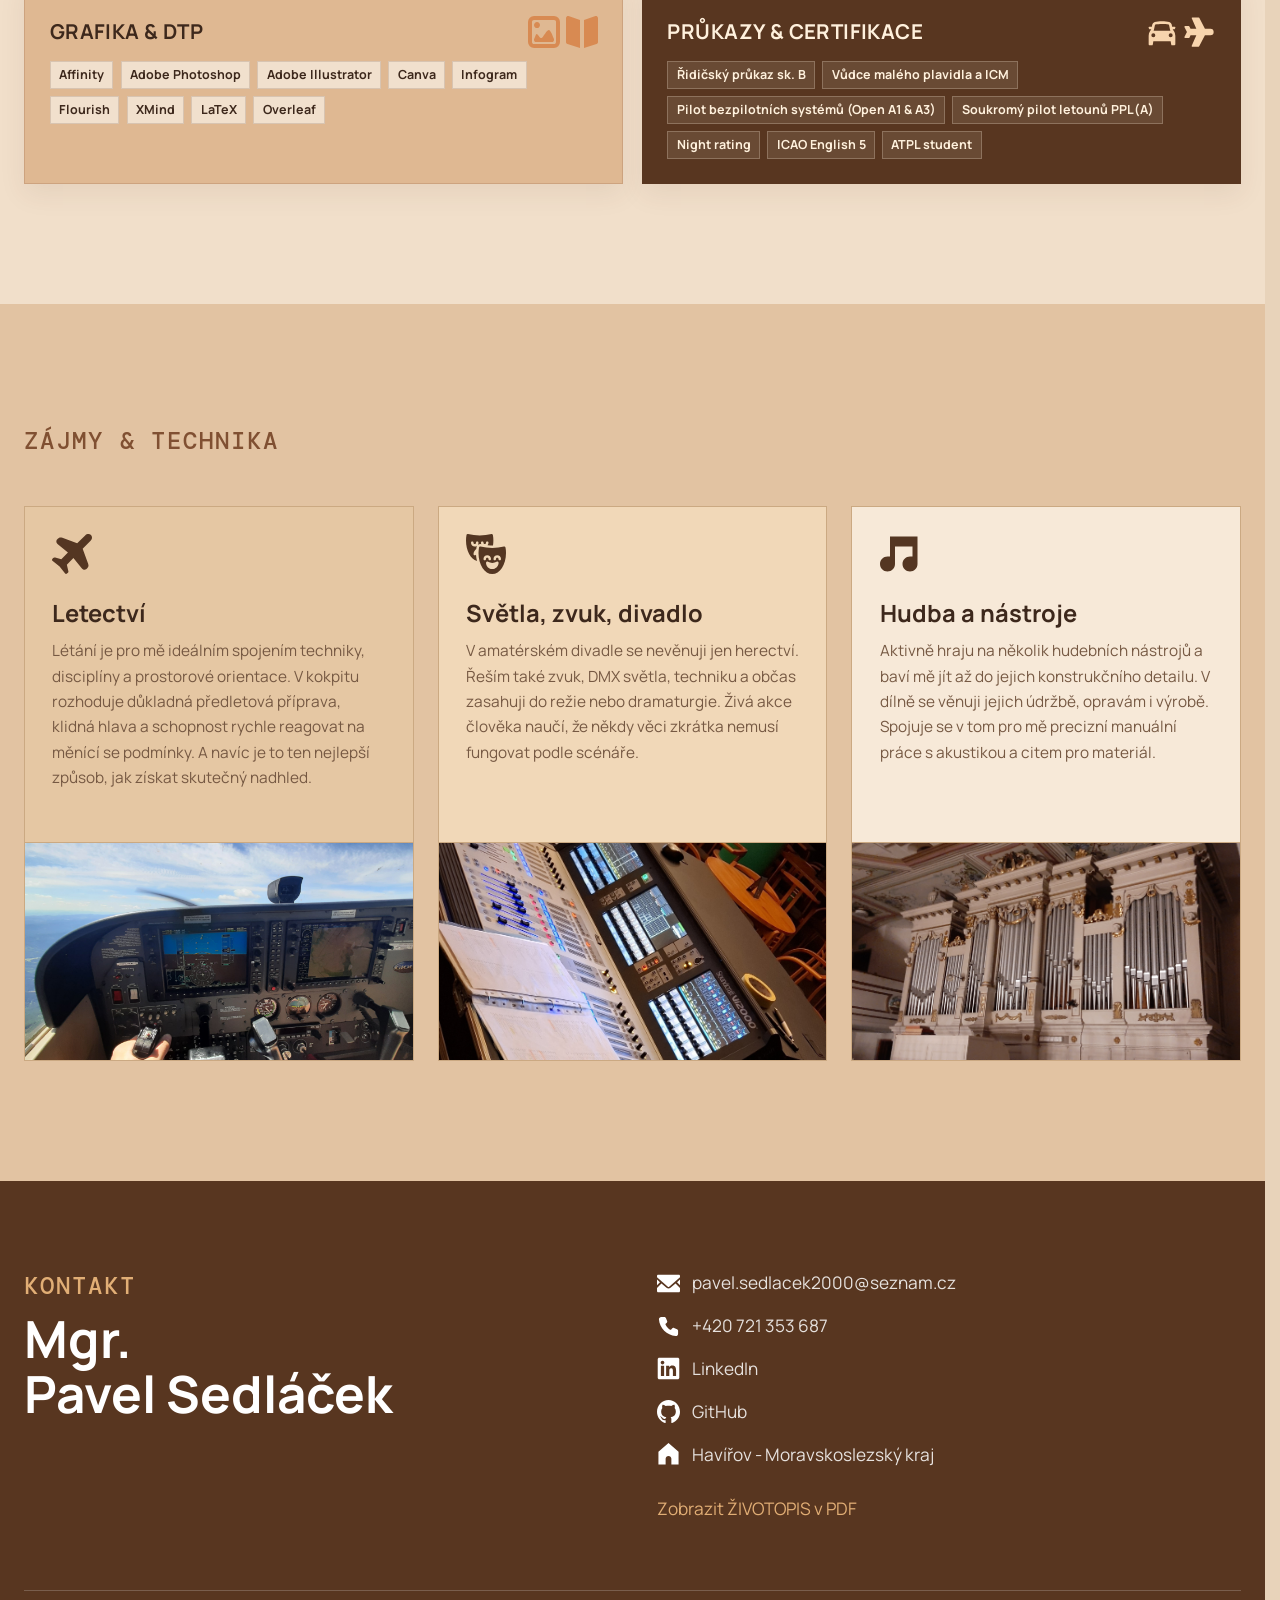
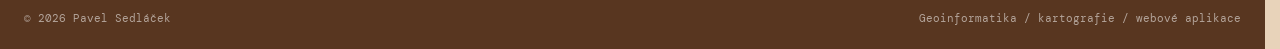
==== commit 0c375761: "doplneny text" ====
--- a/index.html
+++ b/index.html
@@ -63,7 +63,7 @@
             <p class="eyebrow">Geoinformatik / Kartograf / Webový vývojář</p>
             <h1>Pavel<br /><span class="hero-last-name">Sedláček</span></h1>
             <p class="hero-lead">
-              Osobní portfolio projektů z geoinformatiky, kartografie a webového vývoje. <br>Najdete zde mapové výstupy, automatizaci GIS i weby, na kterých jsem pracoval.
+              Věnuji se zpracování prostorových dat, tvorbě map, webových stránek a grafiky. Baví mě propojovat technická řešení s funkčním designem a převádět data do srozumitelné a přehledné podoby.
             </p>
             <div class="hero-actions">
               <a class="button button-primary" href="#projects">Ukázky práce</a>
@@ -76,8 +76,9 @@
             <div>
               <h3 class="eyebrow">O mně</h3>
               <p>
-                Zaměřuji se na zpracování a analýzu prostorových dat, tvorbu map, interaktivních mapových aplikací, webových stránek a grafiky. 
-                <br>Baví mě propojovat technickou stránku věci s funkčním designem a převádět data do podoby srozumitelných a uživatelsky přívětivých řešení. 
+                Jsem čerstvý absolvent magisterského studia Geoinformatiky a kartografie na Univerzitě Palackého v Olomouci. Zajímám se o GIS, prostorová data, kartografii, webové mapy a jejich propojení s moderními technologiemi.
+                <br>Během studia jsem pracoval na vlastních i akademických projektech, od zpracování a analýzy prostorových dat přes tvorbu map a webových aplikací až po automatizaci kartografických výstupů.
+                <br>Teď hledám příležitost své znalosti přenést ze školy do skutečné praxe, dále se rozvíjet a podílet se na projektech, které mají reálný výsledek.
               </p>
               <div class="about-facts">
                 <span>GIS a IT</span><span>Mapy a vizualizace</span><span>Webové aplikace</span><span>Grafika</span>
@@ -99,7 +100,7 @@
               <div class="project-body">
                 <p class="project-number">01 /</p>
                 <a class="project-title" href="pages/weby.html"><h3>Webové projekty</h3></a>
-                <p>Tvorba responzivních webů od návrhu až po nasazení.</p>
+                <p>Tvorba responzivních webů <br>od návrhu až po nasazení.</p>
                 <div class="tag-list"><span>HTML / CSS</span><span>JavaScript</span><span>WordPress</span></div>
               </div>
             </article>
@@ -123,7 +124,7 @@
               <div class="project-body">
                 <p class="project-number">03 /</p>
                 <a class="project-title" href="pages/design.html"><h3>Plakáty a tiskoviny</h3></a>
-                <p>Grafika plakátů, brožur a příprava pro tisk.</p>
+                <p>Grafika plakátů, brožur <br>a příprava pro tisk.</p>
                 <div class="tag-list"><span>Affinity</span><span>Adobe Photoshop</span><span>Overleaf</span></div>
               </div>
             </article>
@@ -204,27 +205,24 @@
             <article class="interest-card">
               <div class="interest-card-content">
                 <img class="interest-icon" src="media/ikony/airplane-svgrepo-com.svg" alt="" />
-                <p class="interest-label">Letectví</p>
-                <h3>Pohled na prostor z výšky</h3>
-                <p>Meteorologie, orientace v krajině a preciznost rozhodování. Létání mi dává odstup i přímou zkušenost s tím, jak krajina funguje jako celek.</p>
+                <h3>Letectví</h3>
+                <p>Létání je pro mě ideálním spojením techniky, disciplíny a prostorové orientace. V kokpitu rozhoduje důkladná předletová příprava, klidná hlava a schopnost rychle reagovat na měnící se podmínky. A navíc je to ten nejlepší způsob, jak získat skutečný nadhled.</p>
               </div>
               <img class="interest-image" src="media/ukazky/jpg/letectvi.jpg" alt="Dočasný ilustrační obrázek pro letectví" />
             </article>
             <article class="interest-card">
               <div class="interest-card-content">
                 <img class="interest-icon" src="media/ikony/DIVADLO.svg" alt="" />
-                <p class="interest-label">Divadelní technika &amp; zvuk</p>
-                <h3>Světla, zvuk, živý okamžik</h3>
-                <p>Světla v DMX, audio management a odbavování akcí. Při živém provozu má každý detail své místo a výsledek se nedá odložit na zítřek.</p>
+                <h3>Světla, zvuk, divadlo</h3>
+                <p>V amatérském divadle se nevěnuji jen herectví. Řeším také zvuk, DMX světla, techniku a občas zasahuji do režie nebo dramaturgie. Živá akce člověka naučí, že někdy věci zkrátka nemusí fungovat podle scénáře.</p>
               </div>
               <img class="interest-image" src="media/ukazky/jpg/audio.jpg" alt="Dočasný ilustrační obrázek pro divadelní techniku" />
             </article>
             <article class="interest-card">
               <div class="interest-card-content">
                 <img class="interest-icon" src="media/ikony/HUDBA.svg" alt="" />
-                <p class="interest-label">Dílna &amp; akustika</p>
-                <h3>Věci rozebrat a zase zprovoznit</h3>
-                <p>Servis nástrojů, elektronika a práce rukama. Mám rád techniku, které lze porozumět i bez rozhraní mezi člověkem a skutečným mechanismem.</p>
+                <h3>Hudba a nástroje</h3>
+                <p>Aktivně hraju na několik hudebních nástrojů a baví mě jít až do jejich konstrukčního detailu. V dílně se věnuji jejich údržbě, opravám i výrobě. Spojuje se v tom pro mě precizní manuální práce s akustikou a citem pro materiál.</p>
               </div>
               <img class="interest-image" src="media/ukazky/jpg/varhany.jpg" alt="Dočasný ilustrační obrázek pro dílnu a akustiku" />
             </article>
@@ -247,7 +245,7 @@
       </div>
       <div class="container footer-bottom">
         <span>© 2026 Pavel Sedláček</span>
-        <span>Geoinformatika / kartografie / data</span>
+        <span>Geoinformatika / kartografie / webové aplikace</span>
       </div>
     </footer>
     <script src="script.js"></script>
--- a/styles.css
+++ b/styles.css
@@ -255,7 +255,7 @@
 .interest-card:first-child { background: var(--sand); }
 .interest-card:nth-child(2) { background: var(--accent-soft); }
 .interest-card-content { flex: 1; min-height: 335px; padding: 1.7rem; }
-.interest-card .interest-icon { width: 40px; height: 40px; margin-bottom: 2.35rem; object-fit: contain; filter: brightness(0) saturate(100%) invert(21%) sepia(20%) saturate(1356%) hue-rotate(342deg) brightness(89%) contrast(88%); }
+.interest-card .interest-icon { width: 40px; height: 40px; margin-bottom: 1.6rem; object-fit: contain; filter: brightness(0) saturate(100%) invert(21%) sepia(20%) saturate(1356%) hue-rotate(342deg) brightness(89%) contrast(88%); }
 .interest-card h3 { margin: 0.65rem 0 0.7rem; font-size: 1.48rem; line-height: 1.16; }
 .interest-card-content > p:last-child { margin: 0; color: var(--ink-soft); font-size: 0.96rem; }
 .interest-image { width: 100%; aspect-ratio: 16 / 9; object-fit: cover; object-position: center; border-top: 1px solid var(--line); }
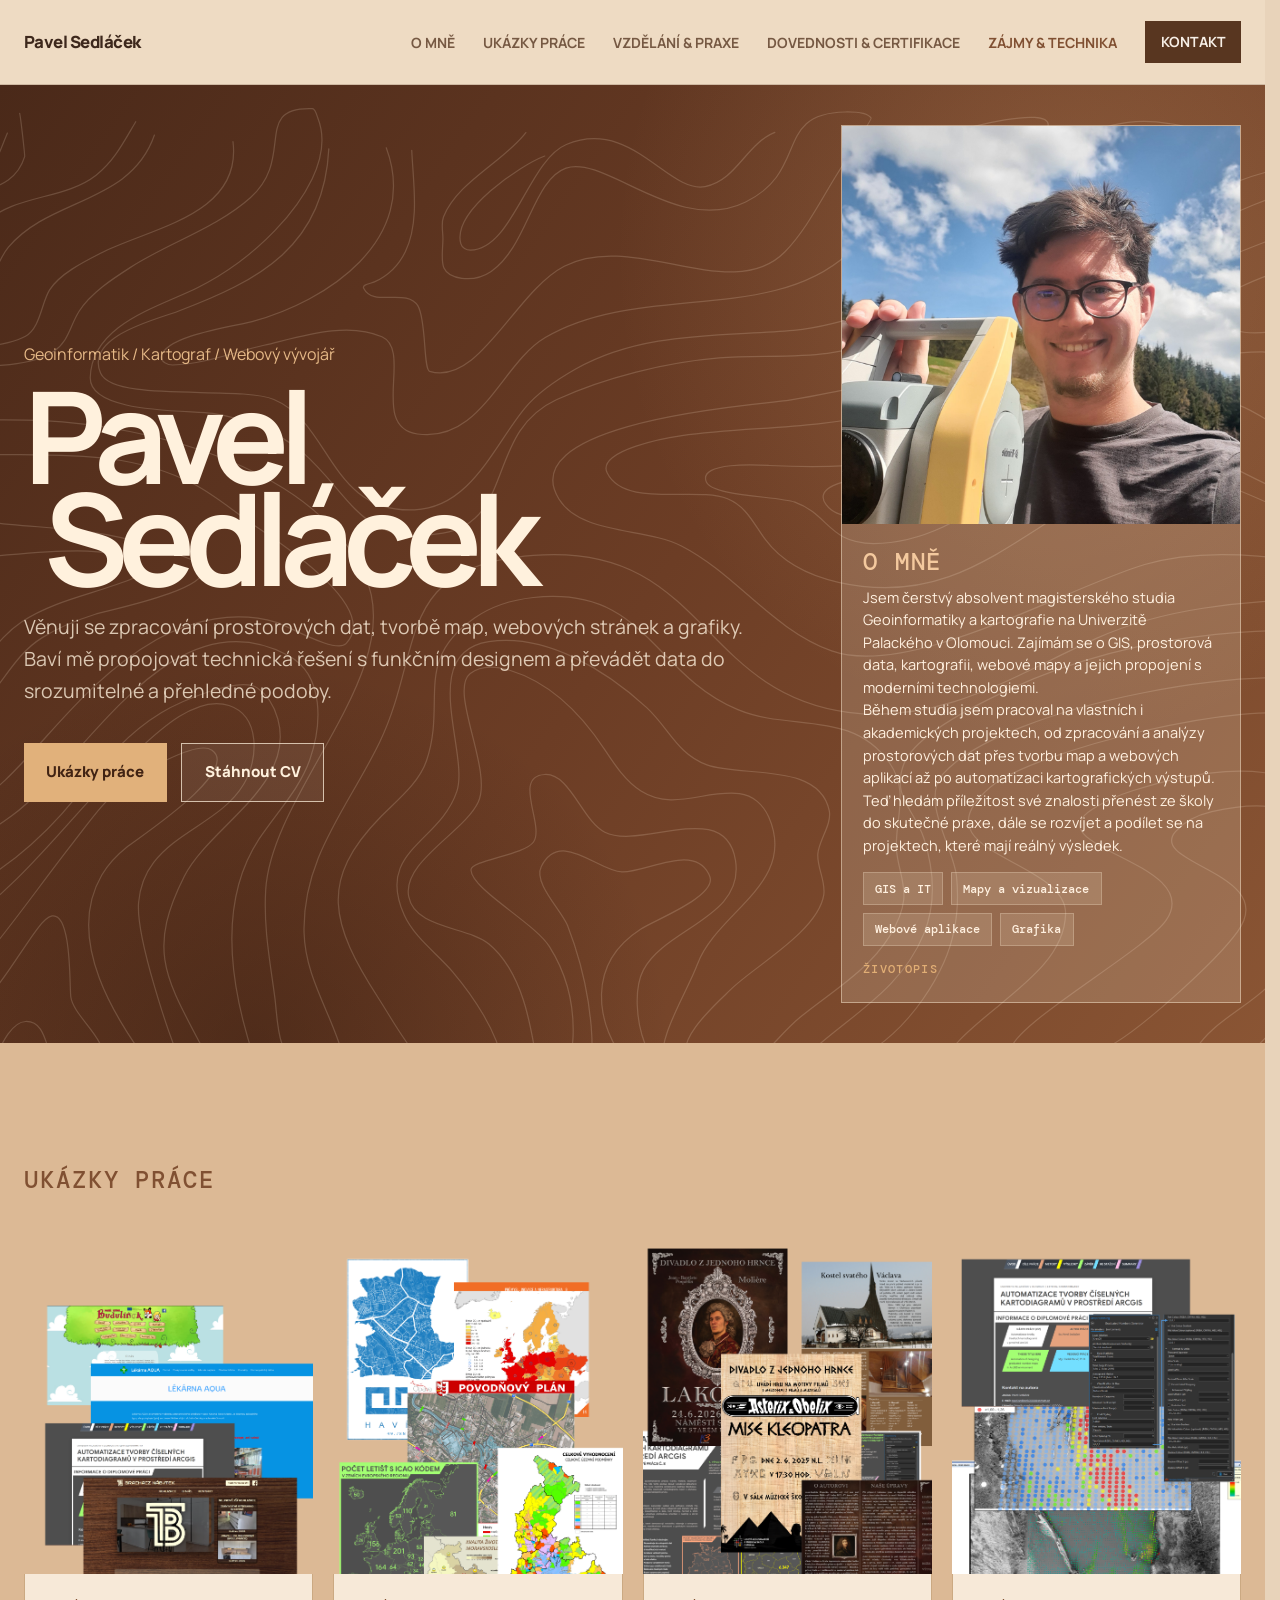
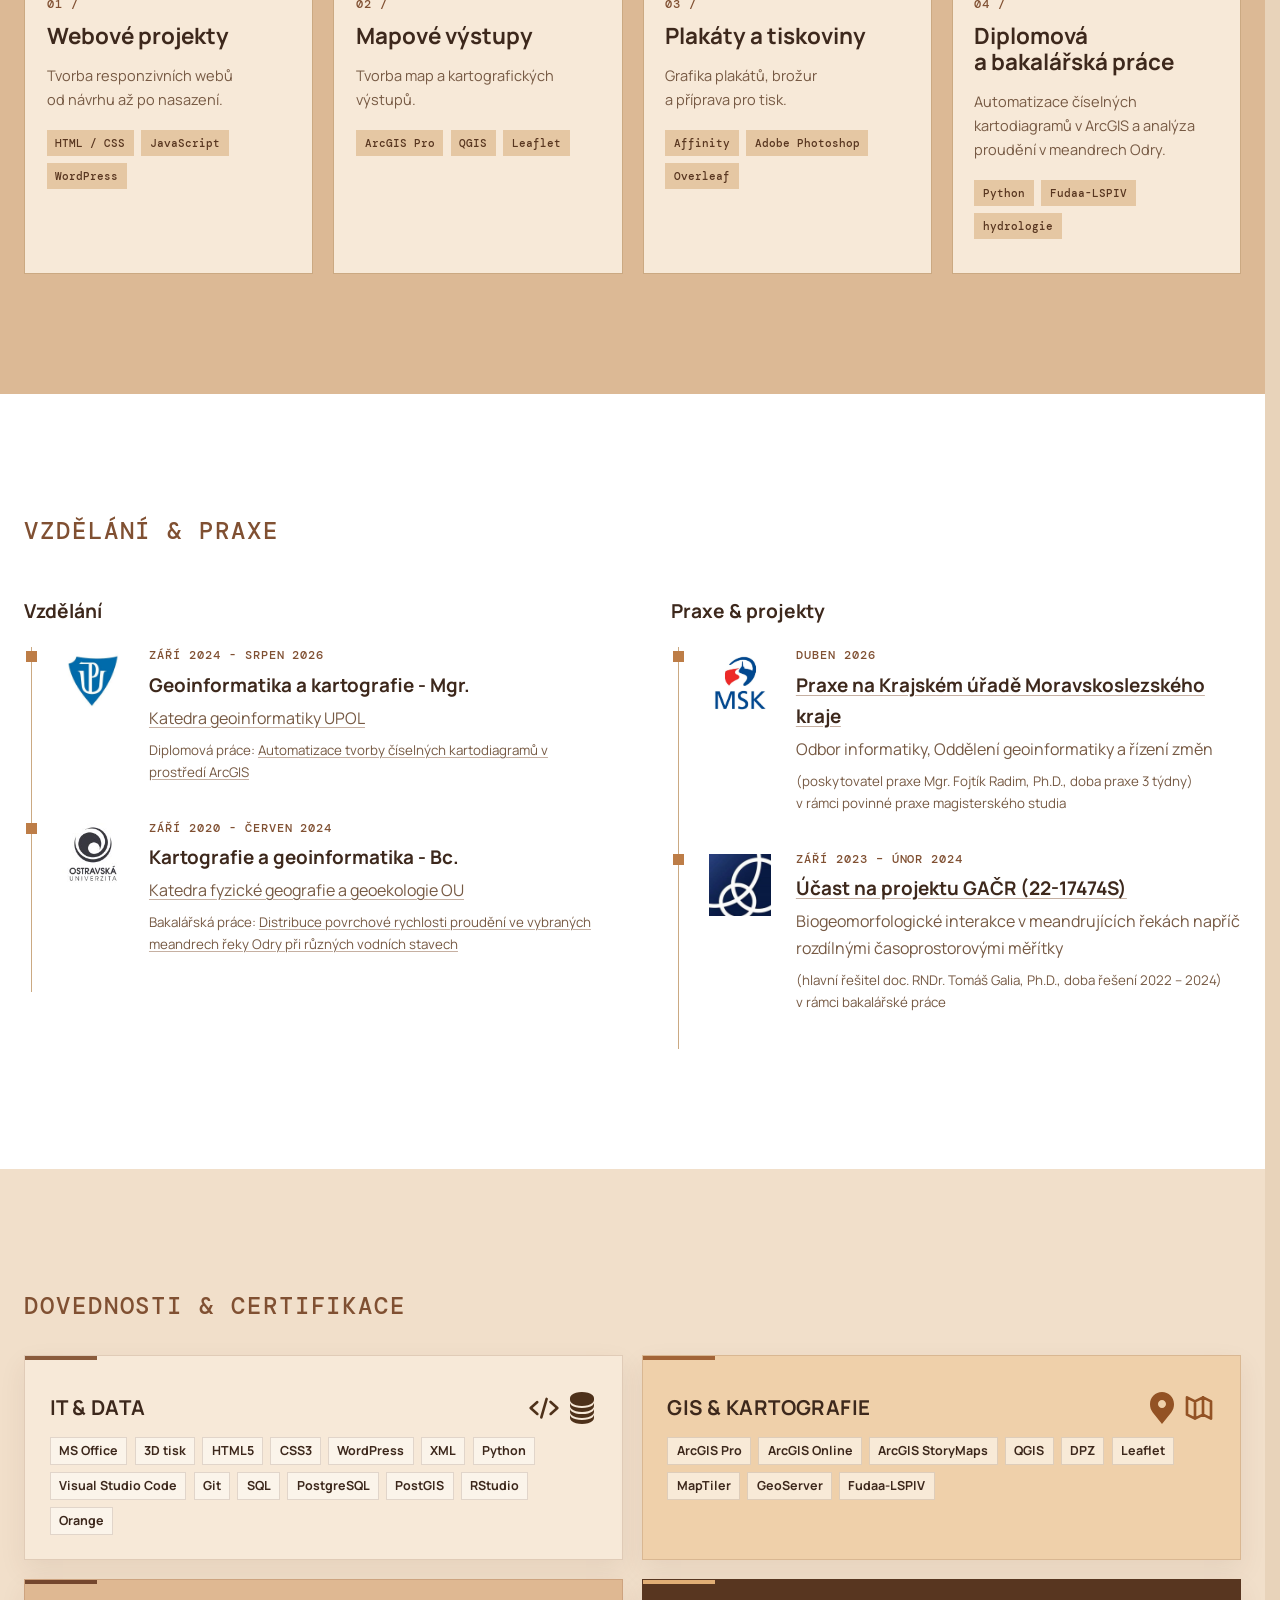
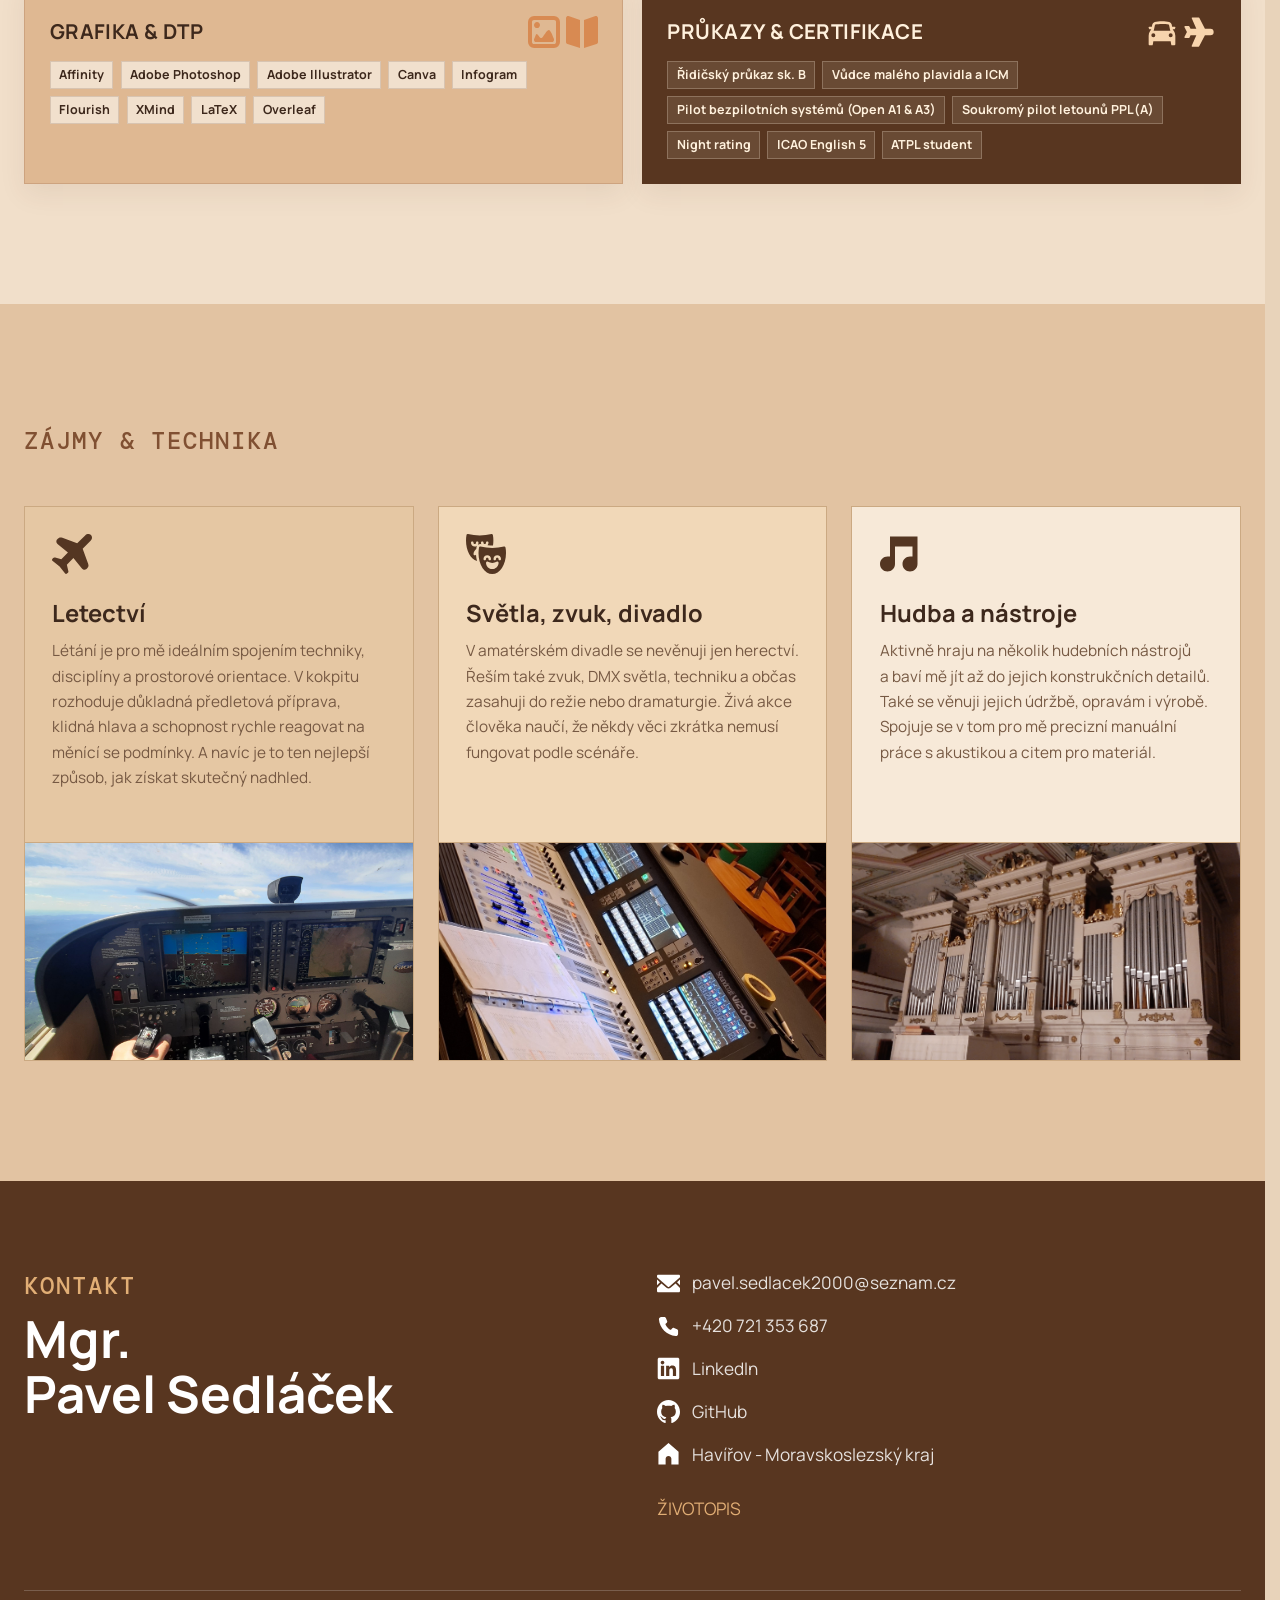
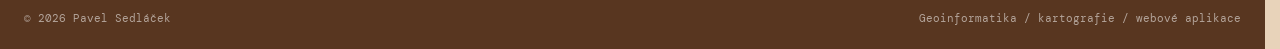
==== commit 2937c02c: "uprava zajmu" ====
--- a/index.html
+++ b/index.html
@@ -222,7 +222,7 @@
               <div class="interest-card-content">
                 <img class="interest-icon" src="media/ikony/HUDBA.svg" alt="" />
                 <h3>Hudba a nástroje</h3>
-                <p>Aktivně hraju na několik hudebních nástrojů a baví mě jít až do jejich konstrukčního detailu. V dílně se věnuji jejich údržbě, opravám i výrobě. Spojuje se v tom pro mě precizní manuální práce s akustikou a citem pro materiál.</p>
+                <p>Aktivně hraju na několik hudebních nástrojů <br>a baví mě jít až do jejich konstrukčních detailů. Také se věnuji jejich údržbě, opravám i výrobě. Spojuje se v tom pro mě precizní manuální práce s akustikou a citem pro materiál.</p>
               </div>
               <img class="interest-image" src="media/ukazky/jpg/varhany.jpg" alt="Dočasný ilustrační obrázek pro dílnu a akustiku" />
             </article>
@@ -240,7 +240,7 @@
           <a href="https://www.linkedin.com/in/pavelsedlacek-1142000cz" target="_blank" rel="noreferrer"><img src="media/ikony/linkedin.svg" alt="" />LinkedIn</a>
           <a href="https://github.com/TheodalCZ" target="_blank" rel="noreferrer"><img src="media/ikony/github.svg" alt="" />GitHub</a>
           <span><img src="media/ikony/domek.svg" alt="" />Havířov - Moravskoslezský kraj</span>
-          <a class="cv-link" href="media/Sedláček životopis.pdf" download>Zobrazit ŽIVOTOPIS v PDF</a>
+          <a class="cv-link" href="media/Sedláček životopis.pdf" download>ŽIVOTOPIS</a>
         </address>
       </div>
       <div class="container footer-bottom">
--- a/styles.css
+++ b/styles.css
@@ -370,7 +370,7 @@
 }
 .detail-feature a:hover img, .detail-feature a:focus-visible img { transform: scale(1.02); filter: saturate(1.04); }
 .detail-feature h2 { margin-top: 0; font-size: 1.75rem; line-height: 1.18; }
-.detail-file { display: inline-block; margin-top: 1rem; padding: 0.7rem 0.9rem; color: #fff; background: var(--brown); font-size: 0.85rem; font-weight: 800; }
+.detail-file { display: inline-block; margin-top: 1rem; margin-bottom: 0.5rem; padding: 0.7rem 0.9rem; color: #fff; background: var(--brown); font-size: 0.85rem; font-weight: 800; }
 
 @media (max-width: 1050px) {
   .project-grid { grid-template-columns: repeat(2, minmax(0, 1fr)); }
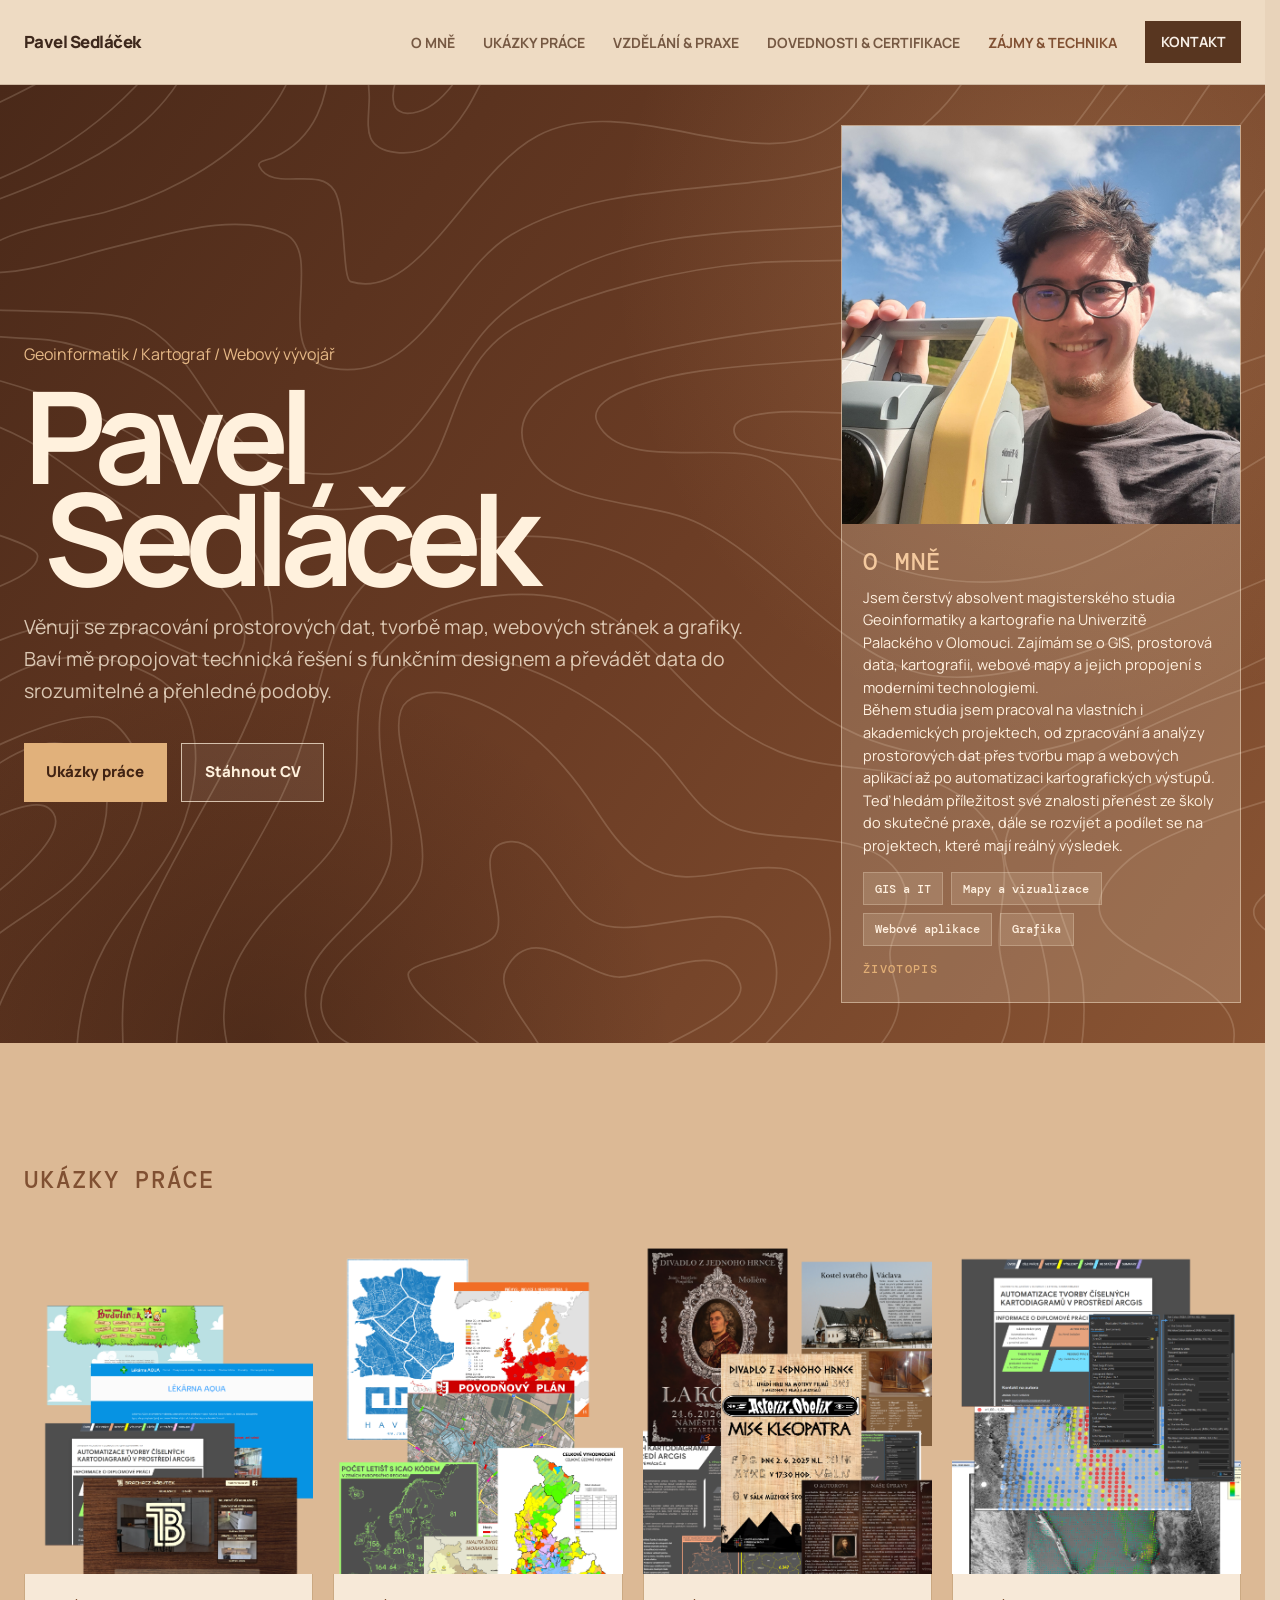
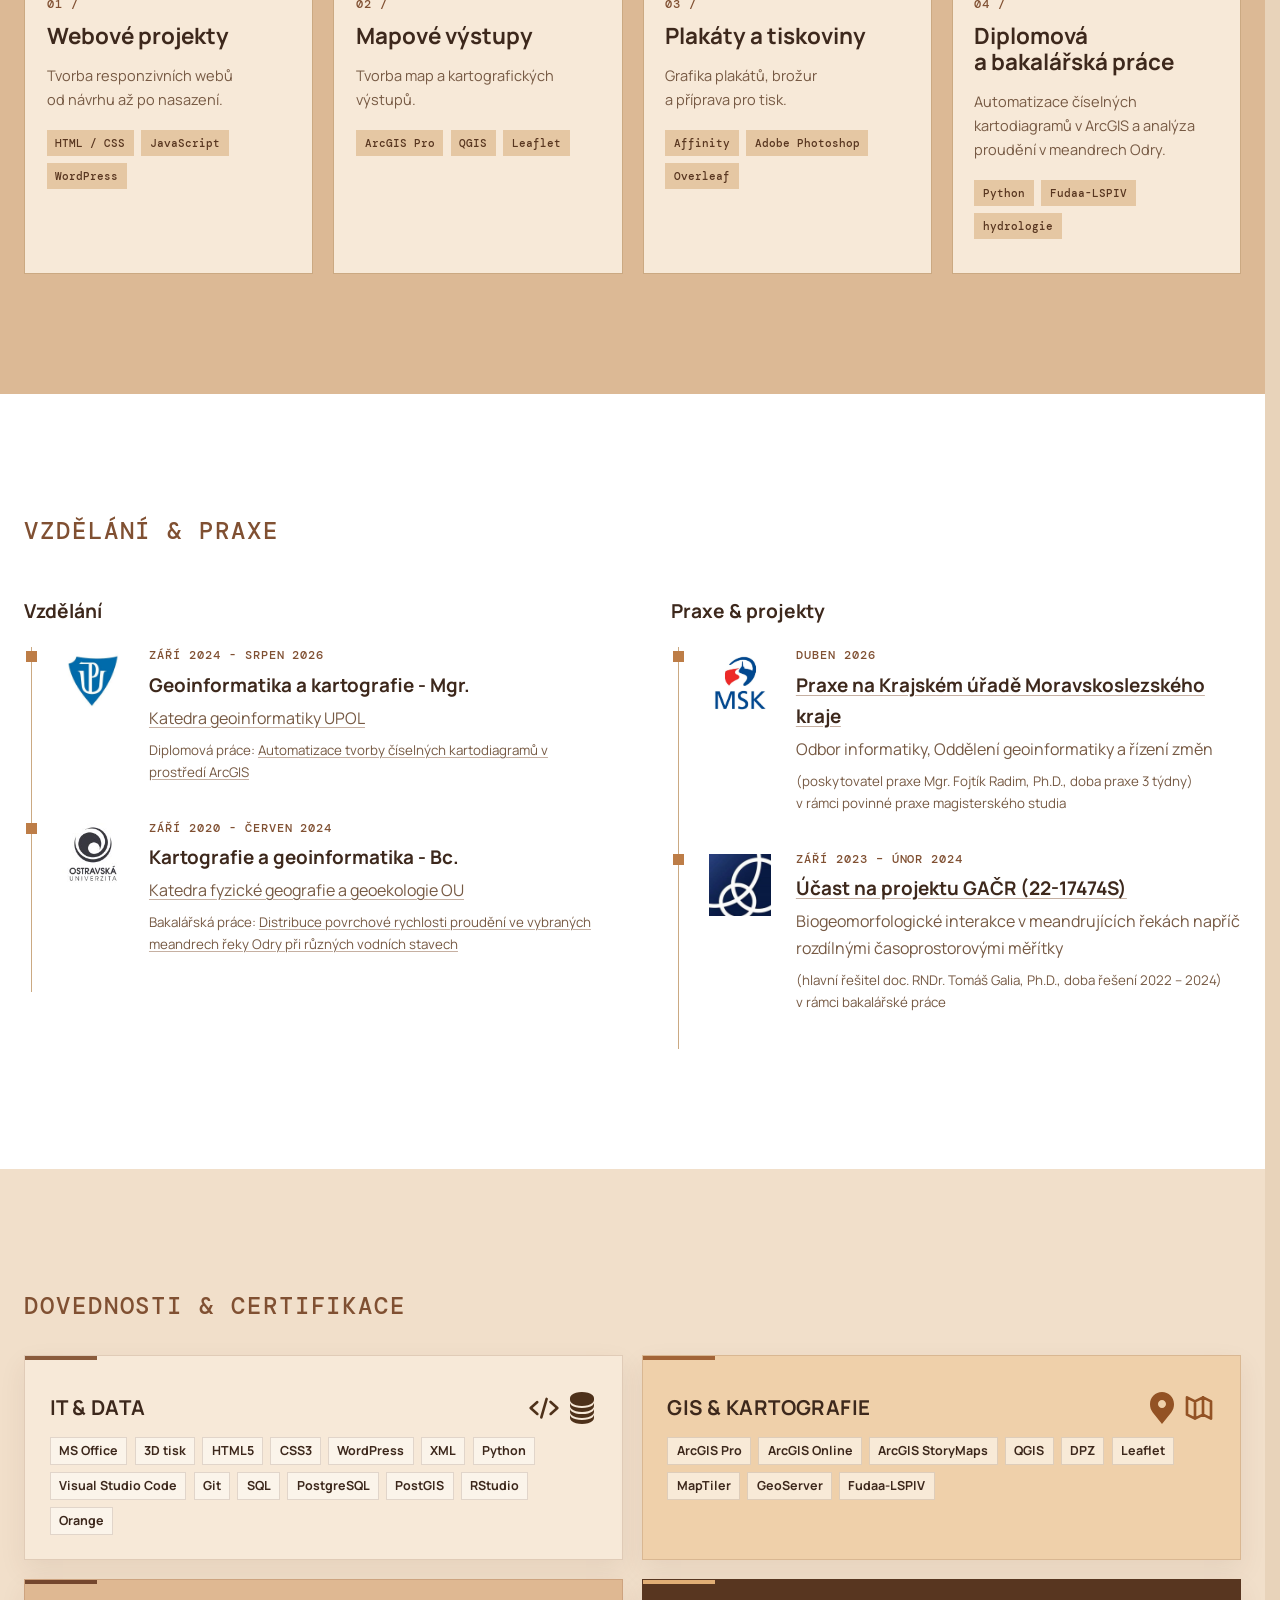
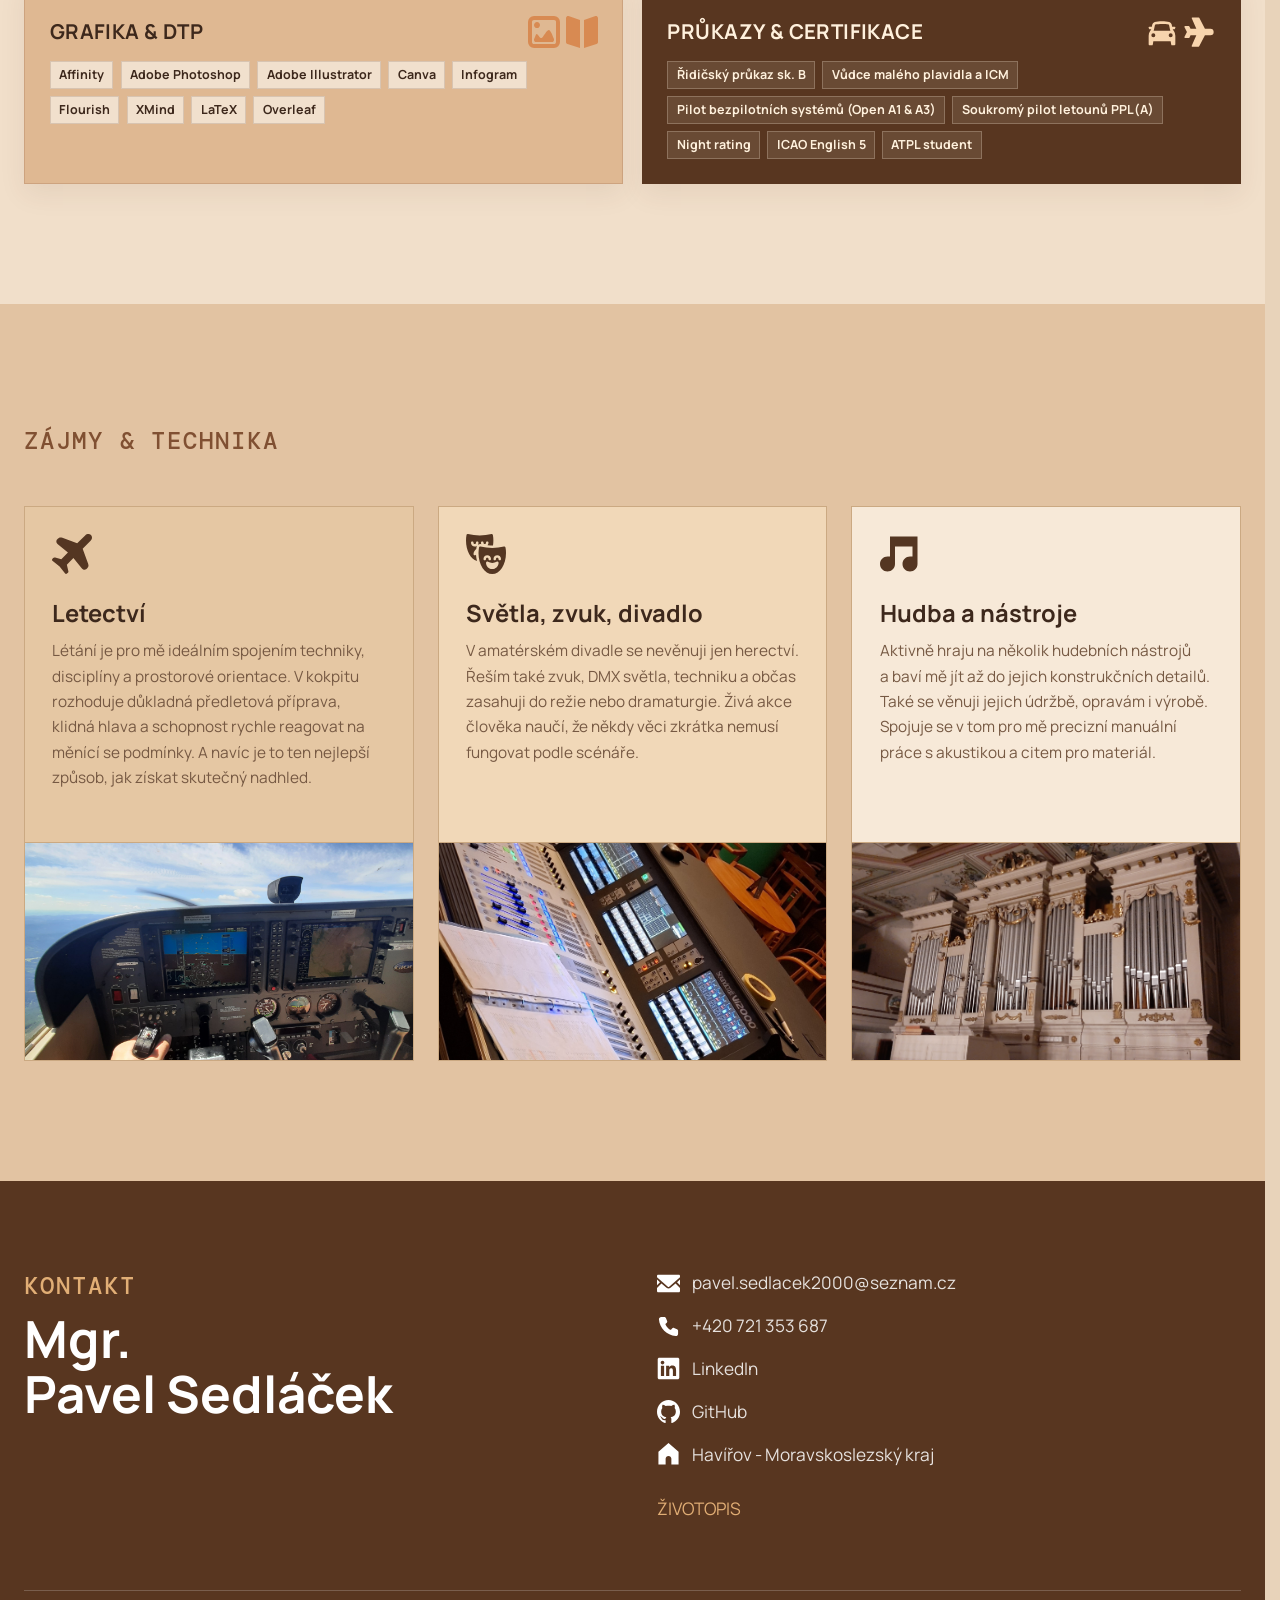
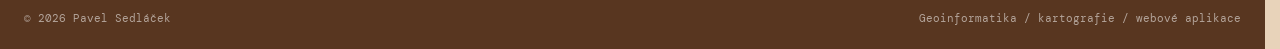
==== commit 1be92fa1: "vrstevnice fix" ====
--- a/index.html
+++ b/index.html
@@ -32,7 +32,7 @@
 
     <main id="top">
       <section class="hero">
-        <svg class="hero-contour" viewBox="0 0 3840 2160" aria-hidden="true" preserveAspectRatio="xMidYMid meet">
+        <svg class="hero-contour" viewBox="0 0 3840 2160" aria-hidden="true" preserveAspectRatio="xMidYMid slice">
 <path fill="none" stroke-width="30" stroke-linecap="round" stroke-linejoin="round" stroke="rgb(74.21875%, 74.21875%, 74.21875%)" stroke-opacity="1" stroke-miterlimit="10" d="M -377.929688 17302.304688 C 113.75 16773.515625 405.546875 16075 1054.0625 15708.90625 C 2106.992188 15114.296875 3535.703125 15298.90625 4698.476562 15240.390625 C 7388.085938 15104.804688 11394.609375 14144.804688 12653.398438 11438.789062 C 13731.601562 9120.976562 10371.40625 6173.125 10225.898438 3752.460938 C 10170 2823.554688 10327.382812 2029.609375 10447.8125 1123.242188 C 10494.21875 774.453125 10500 319.609375 10621.289062 -14.335938 C 10757.382812 -389.296875 11283.28125 -545.078125 11633.28125 -573.085938 C 11759.492188 -583.164062 11888.90625 -579.375 12015.507812 -581.171875 C 12074.21875 -582.03125 12203.398438 -640.703125 12191.601562 -583.164062 C 11959.492188 555.898438 11193.398438 1499.140625 11164.609375 2704.023438 C 11120.507812 4549.492188 12266.484375 5807.890625 13017.1875 7369.296875 C 14116.992188 9657.03125 13326.601562 11662.5 16778.984375 11937.617188 C 20977.109375 12272.109375 20795.898438 8580.3125 24485 8096.367188 C 26781.484375 7795.117188 28537.304688 8991.09375 30546.71875 9898.945312 C 31370.195312 10271.09375 32278.085938 10505.78125 33168.515625 10642.890625 C 34254.414062 10810.117188 35354.296875 10870.3125 36452.1875 10857.382812 C 36994.492188 10851.015625 38071.289062 10551.992188 38526.71875 10596.484375 C 38830.898438 10626.289062 39137.1875 11308.203125 39154.414062 11572.5 C 39155.78125 11593.515625 39022.695312 11619.101562 39000.390625 11621.601562 C 38550.898438 11672.109375 38091.40625 11608.085938 37641.796875 11584.804688 C 37606.914062 11583.007812 37571.992188 11581.210938 37536.992188 11580 C 36856.796875 11557.890625 36174.6875 11728.59375 35502.890625 11817.617188 C 34286.914062 11978.789062 32933.710938 12061.914062 31744.21875 11713.007812 C 29840.78125 11154.6875 26016.09375 8910.429688 24080.117188 9598.828125 C 22631.289062 10113.90625 21740.117188 11482.1875 20402.890625 12167.382812 C 19514.882812 12622.304688 17947.304688 12434.296875 17403.203125 13317.382812 C 16211.914062 15250.898438 22548.203125 15647.890625 23013.789062 15730.117188 C 25552.890625 16178.398438 26597.617188 16370.507812 28297.5 18387.304688 C 28891.40625 19091.992188 29295.703125 19925.585938 29917.695312 20619.609375 C 30433.515625 21195.117188 31121.210938 21511.484375 31805 21841.289062 C 32122.5 21994.492188 32448.085938 22118.085938 32772.304688 22254.882812 C 32788.398438 22261.71875 32914.609375 22318.710938 32908.28125 22333.90625 C 32862.890625 22445 32406.71875 22497.8125 32348.085938 22507.382812 C 30400.585938 22823.984375 29622.695312 21730.78125 28382.1875 20434.882812 C 27415.390625 19425.117188 26663.085938 17996.992188 25397.8125 17310.898438 C 24166.015625 16642.890625 22661.015625 16881.796875 21326.992188 16771.40625 C 20031.914062 16664.21875 18528.398438 16296.992188 17339.882812 15747.695312 C 15607.890625 14947.109375 16338.007812 12797.1875 14563.28125 12481.796875 C 12568.203125 12127.1875 12329.296875 13411.71875 11131.09375 14458.710938 C 10799.101562 14748.90625 10395 14949.296875 9988.359375 15111.992188 C 9647.382812 15248.398438 9294.609375 15363.789062 8928.671875 15411.484375 C 8301.757812 15493.203125 5907.929688 15405 5930.351562 16289.101562 C 5963.632812 17599.414062 7615.898438 18020.585938 8554.648438 18488.515625 C 9260.078125 18840 9902.148438 19318.203125 10448.710938 19885.703125 C 11092.109375 20553.90625 11889.609375 21673.007812 11499.21875 22651.09375 C 11494.882812 22661.71875 11439.414062 22871.992188 11367.1875 22874.492188 C 9879.6875 22926.09375 10960.117188 21681.289062 9849.335938 20692.1875 C 9008.28125 19943.28125 7857.890625 19594.21875 6915.117188 18987.382812 C 6479.609375 18707.109375 5943.75 18361.09375 5658.007812 17912.890625 C 5434.6875 17562.617188 5404.296875 17176.015625 5032.890625 16926.40625 C 4038.007812 16257.695312 946.914062 16604.609375 125.195312 17460.117188 C -100.195312 17694.804688 -222.578125 17973.90625 -335.351562 18274.414062 " transform="matrix(0.1, 0, 0, -0.1, 0, 2160)" class="svg-elem-1"></path>
 <path fill="none" stroke-width="30" stroke-linecap="round" stroke-linejoin="round" stroke="rgb(74.21875%, 74.21875%, 74.21875%)" stroke-opacity="1" stroke-miterlimit="10" d="M 9424.765625 22063.59375 C 9646.992188 20267.695312 7418.046875 19962.890625 6197.03125 19340.585938 C 5795.703125 19136.015625 5178.554688 18830.585938 4931.757812 18430.78125 C 4736.367188 18114.414062 4703.90625 17500.585938 4345.820312 17303.007812 C 3432.773438 16798.984375 267.65625 16933.984375 -263.515625 18029.414062 C -822.34375 19181.914062 1467.929688 17854.414062 1538.632812 17833.085938 C 1891.210938 17727.1875 2324.882812 17667.617188 2680.234375 17761.40625 C 3375.15625 17944.804688 3533.867188 19013.984375 3927.578125 19482.304688 C 4956.601562 20706.09375 6914.492188 20532.304688 7501.71875 22226.796875 " transform="matrix(0.1, 0, 0, -0.1, 0, 2160)" class="svg-elem-2"></path>
 <path fill="none" stroke-width="30" stroke-linecap="round" stroke-linejoin="round" stroke="rgb(74.21875%, 74.21875%, 74.21875%)" stroke-opacity="1" stroke-miterlimit="10" d="M 7044.101562 22553.789062 C 6758.125 22074.101562 6523.867188 21597.1875 6073.398438 21245 C 5292.265625 20634.21875 4107.265625 20779.882812 3350.742188 20079.414062 C 2893.710938 19656.289062 2875.585938 18816.992188 2210.976562 18594.609375 C 2130.664062 18567.695312 88.515625 18850.703125 -72.5 19044.414062 C -176.328125 19169.414062 -187.03125 19276.015625 -188.085938 19438.203125 C -195.46875 20554.6875 1348.515625 19598.59375 1900.859375 19559.609375 C 1972.5 19554.492188 2050.703125 19534.296875 2116.289062 19563.59375 C 2631.875 19793.59375 2550.3125 20514.296875 3088.789062 20738.59375 C 3630.625 20964.414062 4135.3125 21078.789062 4324.6875 21698.710938 C 4332.617188 21724.804688 4219.492188 22728.984375 4201.679688 22756.601562 " transform="matrix(0.1, 0, 0, -0.1, 0, 2160)" class="svg-elem-3"></path>
